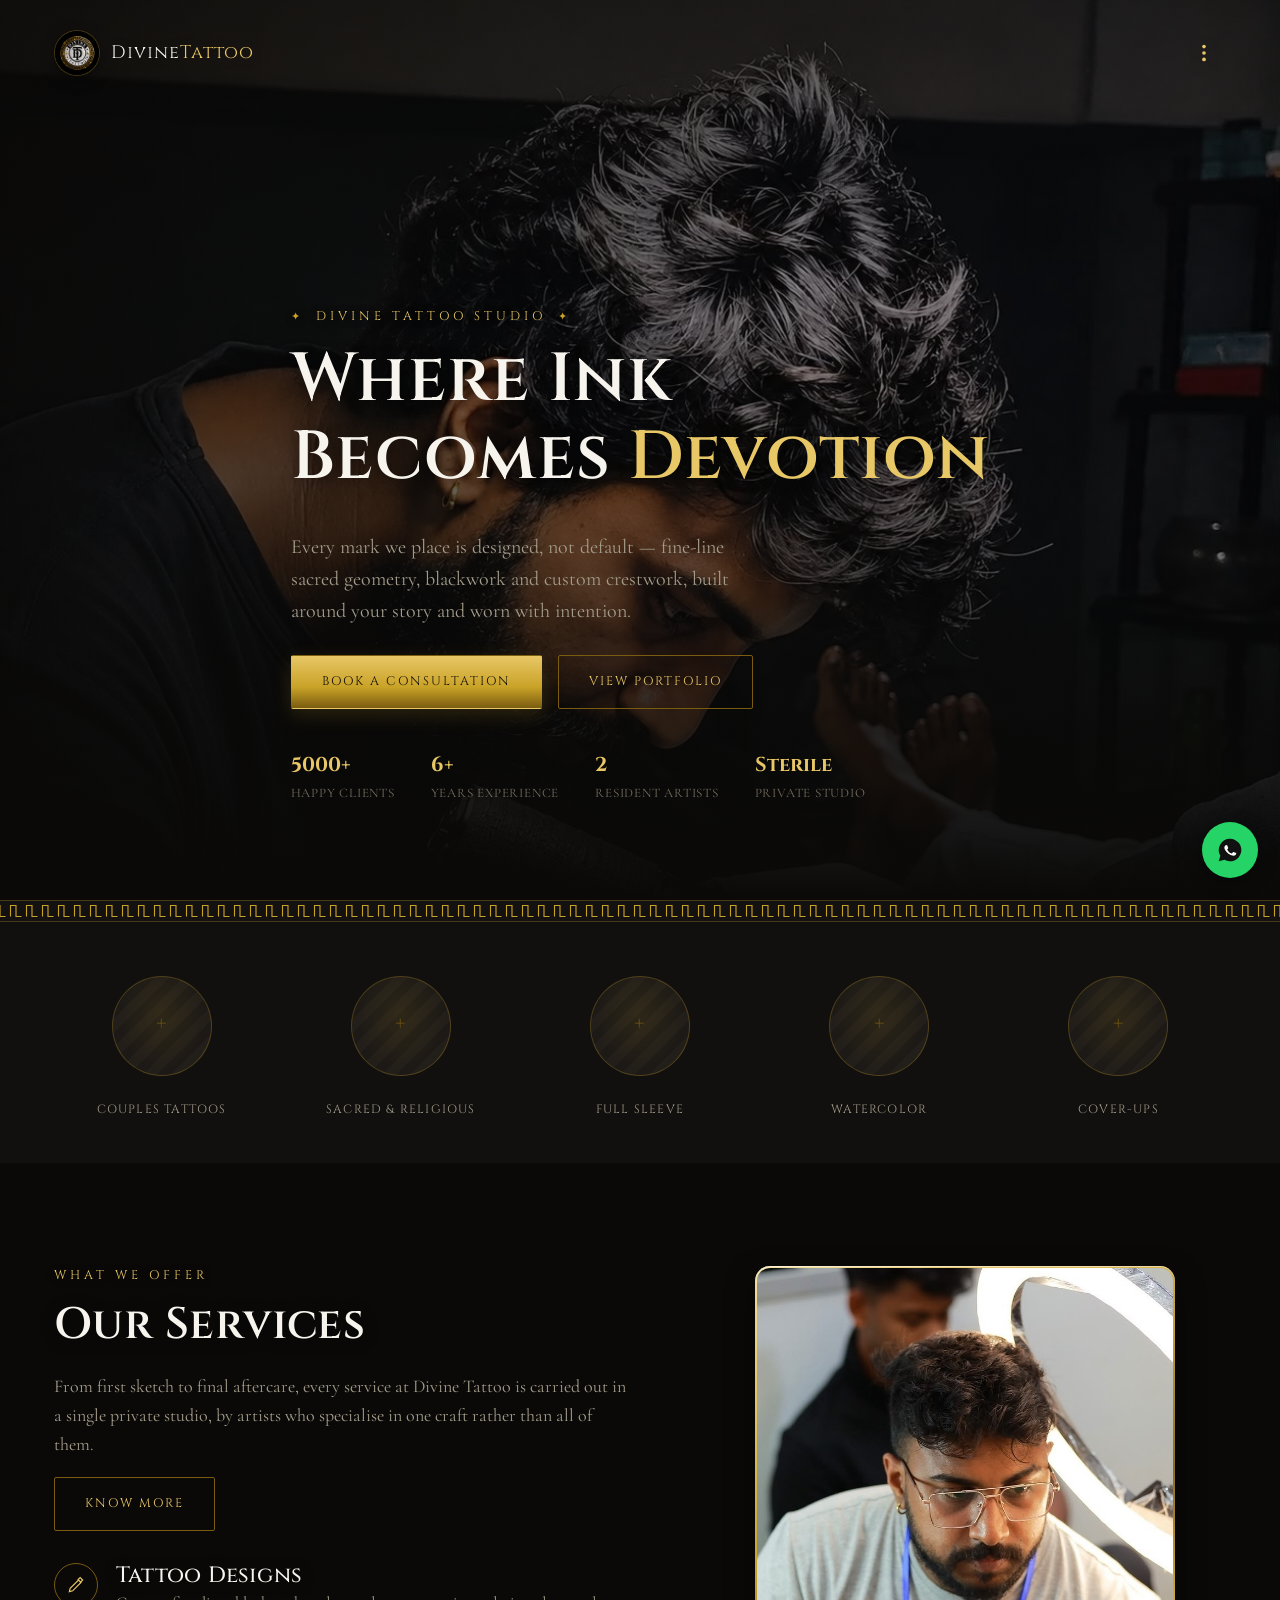
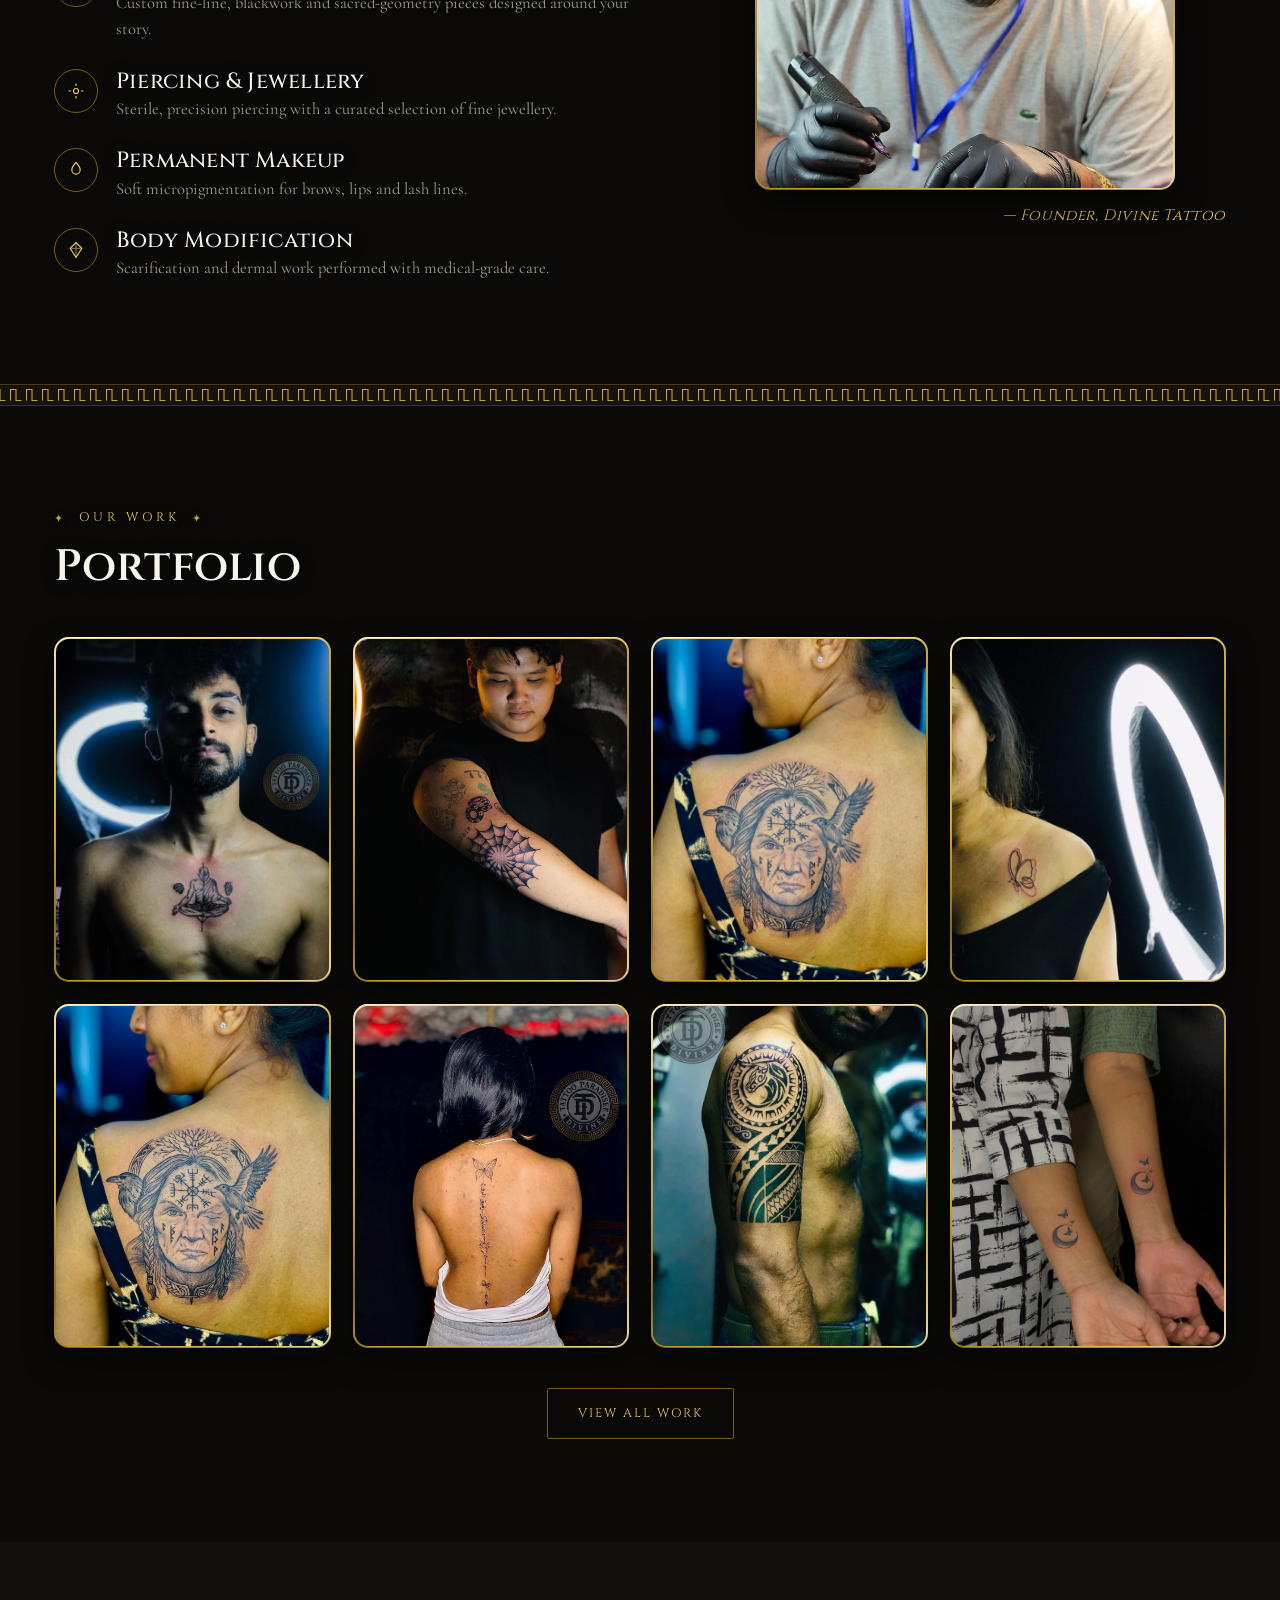
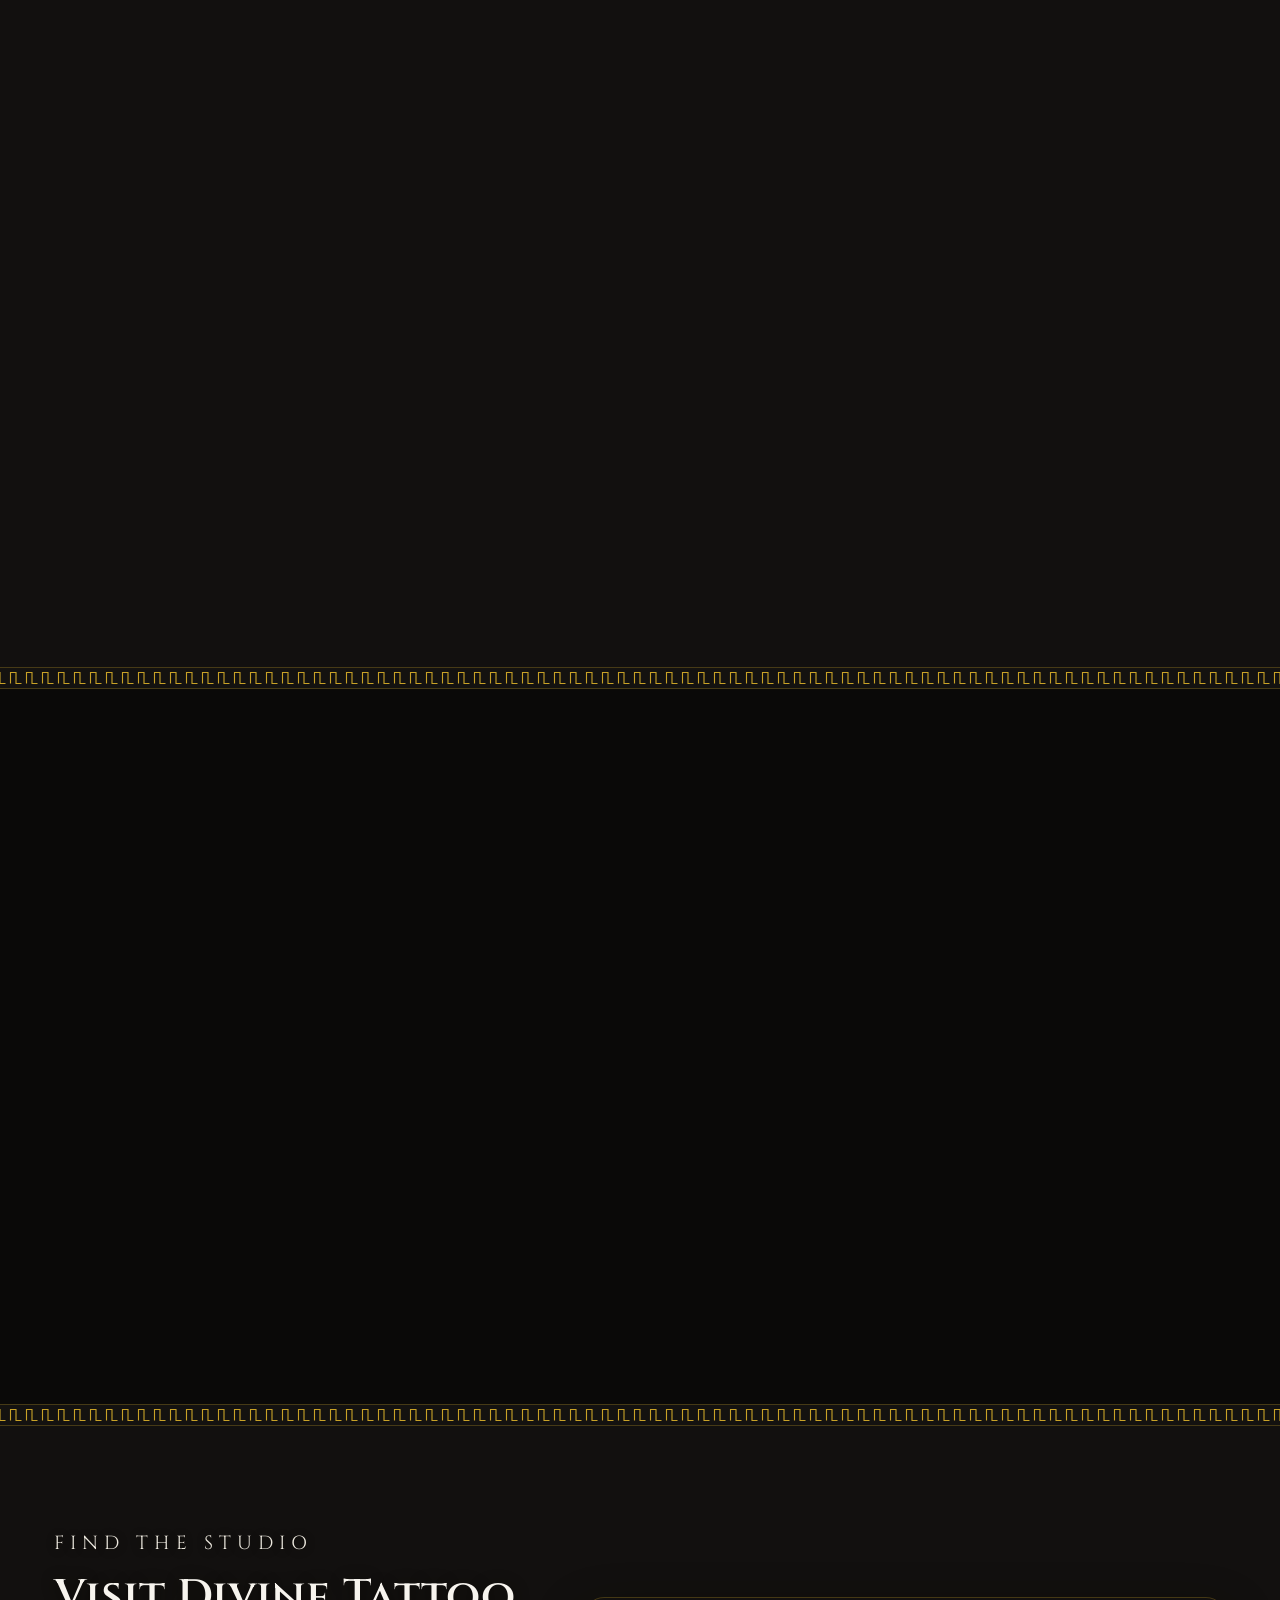
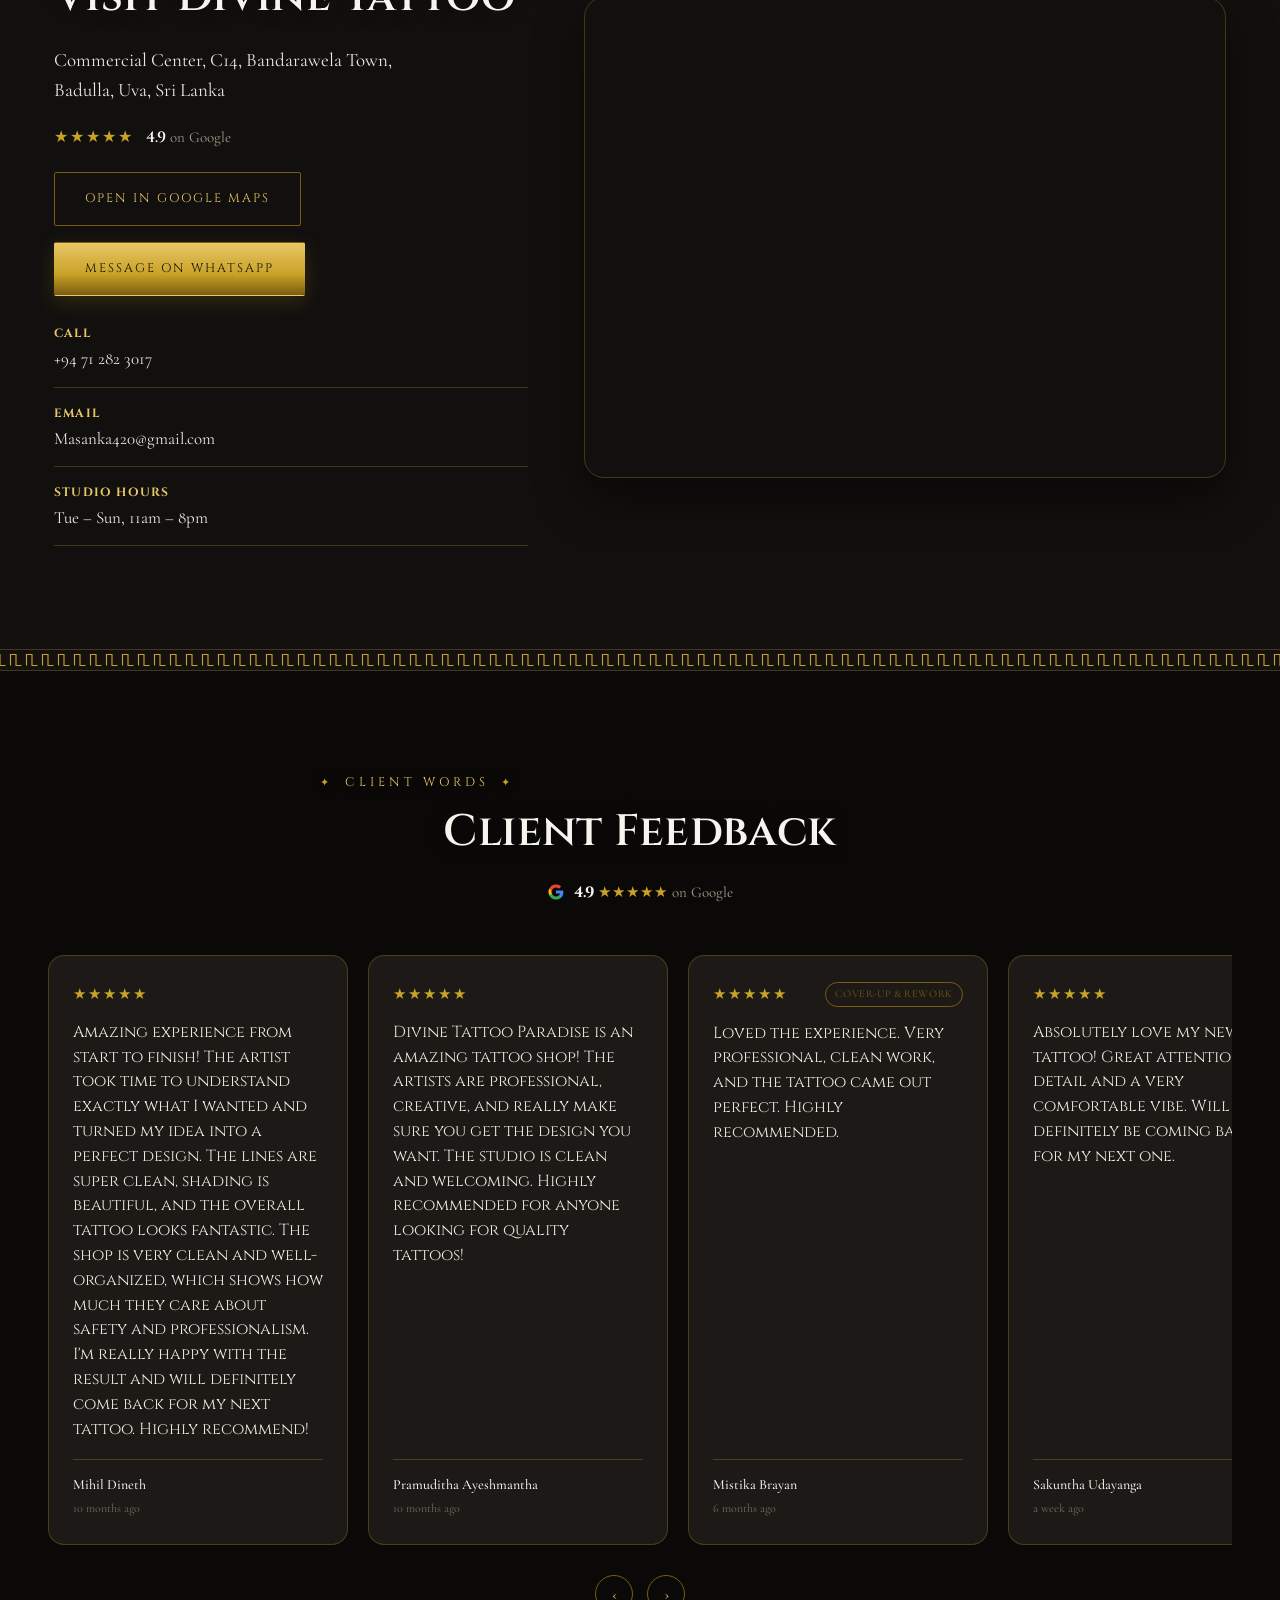
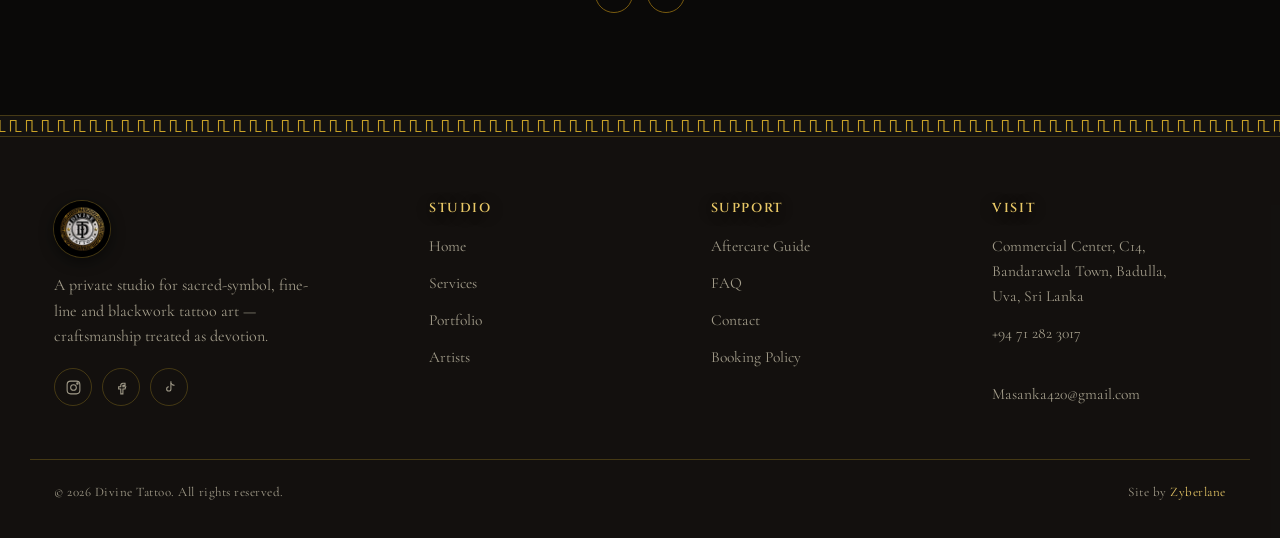
==== index.html @ b2abce5a "Add files via upload" ====
<!DOCTYPE html>
<html lang="en">
<head>
<meta charset="UTF-8">
<meta name="viewport" content="width=device-width, initial-scale=1.0, minimum-scale=1.0, maximum-scale=5.0">
<title>Divine Tattoo — Studio of Sacred Craft</title>
<meta name="description" content="Divine Tattoo is a private studio for fine-line, blackwork and sacred-symbol tattoo art, piercing and permanent makeup — craftsmanship treated as devotion.">
<link rel="icon" type="image/png" href="assets/favicon.png">
<link rel="preconnect" href="https://fonts.googleapis.com">
<link rel="preconnect" href="https://fonts.gstatic.com" crossorigin>
<link href="https://fonts.googleapis.com/css2?family=Cinzel:wght@400;500;600;700;900&family=Cormorant+Garamond:ital,wght@0,400;0,500;0,600;1,400;1,500&display=swap" rel="stylesheet">
<link rel="stylesheet" href="styles.css">
</head>
<body>

<div class="ambient-bg" aria-hidden="true"></div>
<div class="ambient-scrim" aria-hidden="true"></div>
<div class="ambient-spotlight" aria-hidden="true"></div>

<div class="page-content">

<!-- ============ HEADER ============ -->
<header class="site-header" id="siteHeader">
  <div class="container header-inner">
    <a href="#top" class="brand">
      <img src="assets/logo-480.jpg" alt="Divine Tattoo crest" class="brand-mark">
      <span class="brand-word">Divine<em>Tattoo</em></span>
    </a>

    <button class="hamburger" id="hamburger" aria-label="Open menu" aria-expanded="false" aria-controls="mainNav">
      <svg class="icon-dots" viewBox="0 0 24 24" fill="currentColor"><circle cx="12" cy="5" r="2"/><circle cx="12" cy="12" r="2"/><circle cx="12" cy="19" r="2"/></svg>
      <svg class="icon-close" viewBox="0 0 24 24" fill="none" stroke="currentColor" stroke-width="2"><path d="M5 5l14 14M19 5L5 19"/></svg>
    </button>

    <nav class="main-nav" id="mainNav" aria-label="Primary">
      <a href="#top">Home</a>
      <a href="#services">Studio</a>
      <a href="#portfolio">Portfolio</a>
      <a href="#team">Artists</a>
      <a href="#visit">Contact</a>
      <a href="https://wa.me/94787542353?text=Hi%2C%20I%27d%20like%20to%20book%20a%20consultation%20at%20Divine%20Tattoo." target="_blank" rel="noopener" class="nav-book-btn">Book Now</a>
    </nav>
  </div>
</header>

<!-- ============ HERO ============ -->
<section class="hero" id="top">
  <div class="hero-bg" style="background-image:url('assets/hero-artist.jpg')" role="img" aria-label="Divine Tattoo artist at work"></div>
  <div class="hero-overlay" aria-hidden="true"></div>
  <div class="container hero-inner">
    <div class="hero-copy reveal">
      <p class="eyebrow"><span class="star">✦</span> Divine Tattoo Studio <span class="star">✦</span></p>
      <h1>Where Ink<br>Becomes <em>Devotion</em></h1>
      <p class="hero-lede">Every mark we place is designed, not default — fine-line sacred geometry, blackwork and custom crestwork, built around your story and worn with intention.</p>
      <div class="hero-actions">
        <a href="https://wa.me/94787542353?text=Hi%2C%20I%27d%20like%20to%20book%20a%20consultation%20at%20Divine%20Tattoo." target="_blank" rel="noopener" class="btn btn-primary">Book a Consultation</a>
        <a href="#portfolio" class="btn btn-outline">View Portfolio</a>
      </div>
      <div class="hero-stats">
        <div><strong>5000+</strong><span>Happy Clients</span></div>
        <div><strong>6+</strong><span>Years Experience</span></div>
        <div><strong>2</strong><span>Resident Artists</span></div>
        <div><strong>Sterile</strong><span>Private Studio</span></div>
      </div>
    </div>
  </div>
</section>

<div class="gk-divider" role="presentation"></div>

<!-- ============ CATEGORY STRIP ============ -->
<section class="cat-strip">
  <div class="container">
    <div class="cat-grid">
      <a class="cat-item reveal" href="#portfolio">
        <div class="framed cat-frame"><div class="ph ph-round" data-label="Couples Tattoos"></div></div>
        <span>Couples Tattoos</span>
      </a>
      <a class="cat-item reveal" href="#portfolio">
        <div class="framed cat-frame"><div class="ph ph-round" data-label="Sacred &amp; Religious"></div></div>
        <span>Sacred &amp; Religious</span>
      </a>
      <a class="cat-item reveal" href="#portfolio">
        <div class="framed cat-frame"><div class="ph ph-round" data-label="Full Sleeve"></div></div>
        <span>Full Sleeve</span>
      </a>
      <a class="cat-item reveal" href="#portfolio">
        <div class="framed cat-frame"><div class="ph ph-round" data-label="Watercolor"></div></div>
        <span>Watercolor</span>
      </a>
      <a class="cat-item reveal" href="#portfolio">
        <div class="framed cat-frame"><div class="ph ph-round" data-label="Cover-Ups"></div></div>
        <span>Cover-Ups</span>
      </a>
    </div>
  </div>
</section>

<!-- ============ SERVICES ============ -->
<section class="services" id="services">
  <div class="container services-grid">
    <div class="services-copy reveal">
      <p class="eyebrow">What We Offer</p>
      <h2>Our Services</h2>
      <p>From first sketch to final aftercare, every service at Divine Tattoo is carried out in a single private studio, by artists who specialise in one craft rather than all of them.</p>
      <a href="#visit" class="btn btn-outline">Know More</a>

      <ul class="service-list">
        <li>
          <span class="s-icon">
            <svg viewBox="0 0 24 24" fill="none" stroke="currentColor" stroke-width="1.4"><path d="M4 20l4-1 10-10-3-3L5 16l-1 4z"/><path d="M14 6l3-3 3 3-3 3"/></svg>
          </span>
          <div><h3>Tattoo Designs</h3><p>Custom fine-line, blackwork and sacred-geometry pieces designed around your story.</p></div>
        </li>
        <li>
          <span class="s-icon">
            <svg viewBox="0 0 24 24" fill="none" stroke="currentColor" stroke-width="1.4"><circle cx="12" cy="12" r="3"/><path d="M12 3v3M12 18v3M3 12h3M18 12h3"/></svg>
          </span>
          <div><h3>Piercing &amp; Jewellery</h3><p>Sterile, precision piercing with a curated selection of fine jewellery.</p></div>
        </li>
        <li>
          <span class="s-icon">
            <svg viewBox="0 0 24 24" fill="none" stroke="currentColor" stroke-width="1.4"><path d="M12 3c3 3 5 6 5 9a5 5 0 0 1-10 0c0-3 2-6 5-9z"/></svg>
          </span>
          <div><h3>Permanent Makeup</h3><p>Soft micropigmentation for brows, lips and lash lines.</p></div>
        </li>
        <li>
          <span class="s-icon">
            <svg viewBox="0 0 24 24" fill="none" stroke="currentColor" stroke-width="1.4"><path d="M12 3l7 7-7 11-7-11 7-7z"/><path d="M5 10h14M12 3v18" opacity=".55"/></svg>
          </span>
          <div><h3>Body Modification</h3><p>Scarification and dermal work performed with medical-grade care.</p></div>
        </li>
      </ul>
    </div>

    <div class="services-frame reveal">
      <div class="gold-frame services-image">
        <img src="assets/services-artist.jpg" alt="Asanka Mahesh tattooing a client at Divine Tattoo" class="services-photo">
      </div>
      <p class="signature">— Founder, Divine Tattoo</p>
    </div>
  </div>
</section>

<div class="gk-divider" role="presentation"></div>

<!-- ============ PORTFOLIO ============ -->
<section class="portfolio" id="portfolio">
  <div class="container">
    <div class="section-head reveal">
      <p class="eyebrow"><span class="star">✦</span> Our Work <span class="star">✦</span></p>
      <h2>Portfolio</h2>
    </div>

    <div class="portfolio-grid" id="portfolioGrid">
      <article class="portfolio-item reveal"><div class="gold-frame"><div class="ph" data-label="Portfolio photo"></div></div></article>
      <article class="portfolio-item reveal"><div class="gold-frame"><div class="ph" data-label="Portfolio photo"></div></div></article>
      <article class="portfolio-item reveal"><div class="gold-frame"><div class="ph" data-label="Portfolio photo"></div></div></article>
      <article class="portfolio-item reveal"><div class="gold-frame"><div class="ph" data-label="Portfolio photo"></div></div></article>
      <article class="portfolio-item reveal"><div class="gold-frame"><div class="ph" data-label="Portfolio photo"></div></div></article>
      <article class="portfolio-item reveal"><div class="gold-frame"><div class="ph" data-label="Portfolio photo"></div></div></article>
      <article class="portfolio-item reveal"><div class="gold-frame"><div class="ph" data-label="Portfolio photo"></div></div></article>
      <article class="portfolio-item reveal"><div class="gold-frame"><div class="ph" data-label="Portfolio photo"></div></div></article>
    </div>

    <div class="portfolio-more-wrap" id="portfolioMoreWrap" style="display:none">
      <button class="btn btn-outline" id="portfolioViewAll">View All Work</button>
    </div>
  </div>
</section>


<!-- ============ PROCESS ============ -->
<section class="process">
  <div class="container process-grid">
    <div class="process-copy">
      <p class="eyebrow reveal">Our Process</p>
      <h2 class="reveal">How Does It Work?</h2>
      <ol class="process-steps">
        <li class="reveal"><span class="num">01</span><div><h3>Personal Consultation</h3><p>We talk placement, scale and meaning before a single line is drawn.</p></div></li>
        <li class="reveal"><span class="num">02</span><div><h3>Finalizing Your Design</h3><p>Your artist sketches, refines and confirms the piece with you.</p></div></li>
        <li class="reveal"><span class="num">03</span><div><h3>Appointment Booking</h3><p>Pick a date, pay a small deposit, and the chair is yours.</p></div></li>
        <li class="reveal"><span class="num">04</span><div><h3>Finding Your Artist</h3><p>Matched to the specialist best suited to your style.</p></div></li>
      </ol>
    </div>
    <div class="process-frame reveal">
      <div class="framed process-image">
        <div class="ph" data-label="Tattoo machine in gloved hand"></div>
        <span class="corner c-tl"></span><span class="corner c-tr"></span>
        <span class="corner c-bl"></span><span class="corner c-br"></span>
      </div>
    </div>
  </div>
</section>

<div class="gk-divider" role="presentation"></div>

<!-- ============ TEAM ============ -->
<section class="team" id="team">
  <div class="container">
    <div class="section-head reveal">
      <p class="eyebrow">The Artists</p>
      <h2>Meet Our Team</h2>
    </div>
    <div class="team-grid">
      <article class="team-card reveal">
        <div class="gold-frame team-frame"><img src="assets/team-asanka.jpg" alt="Asanka Mahesh — Founder & Master Artist" class="team-photo"></div>
        <h3>Asanka Mahesh <span class="nick">(ශානු)</span></h3><span>Founder &amp; Master Artist · 6+ Yrs Experience</span>
      </article>
      <article class="team-card reveal">
        <div class="gold-frame team-frame"><img src="assets/team-dakshika.jpg" alt="Dakshika Srimali — Resident Artist" class="team-photo"></div>
        <h3>Dakshika Srimali</h3><span>Resident Artist</span>
      </article>
    </div>
  </div>
</section>

<div class="gk-divider" role="presentation"></div>

<!-- ============ FIND US / MAP ============ -->
<section class="location" id="visit">
  <div class="container location-grid">
    <div class="location-copy reveal">
      <p class="eyebrow">Find The Studio</p>
      <h2>Visit Divine Tattoo</h2>
      <p>Commercial Center, C14, Bandarawela Town, Badulla, Uva, Sri Lanka</p>
      <div class="rating-badge">
        <span class="rating-stars" aria-hidden="true">★★★★★</span>
        <span class="rating-text"><strong>4.9</strong> on Google</span>
      </div>
      <div class="location-actions">
        <a href="https://maps.app.goo.gl/bCV3nVZUSjrsrH5h8" target="_blank" rel="noopener" class="btn btn-outline">Open in Google Maps</a>
        <a href="https://wa.me/94787542353?text=Hi%2C%20I%27d%20like%20to%20book%20a%20consultation%20at%20Divine%20Tattoo." target="_blank" rel="noopener" class="btn btn-primary">Message on WhatsApp</a>
      </div>
      <ul class="contact-list">
        <li><strong>Call</strong><span><a href="tel:+94712823017">+94 71 282 3017</a></span></li>
        <li><strong>Email</strong><span><a href="mailto:Masanka420@gmail.com">Masanka420@gmail.com</a></span></li>
        <li><strong>Studio Hours</strong><span>Tue – Sun, 11am – 8pm</span></li>
      </ul>
    </div>
        <div class="location-frame reveal">
      <iframe class="map-embed" title="Divine Tattoo location map" loading="lazy" referrerpolicy="no-referrer-when-downgrade" src="https://www.google.com/maps?q=6.8299601,80.9897418&z=16&output=embed"></iframe>
    </div>
  </div>
</section>

<div class="gk-divider" role="presentation"></div>

<!-- ============ TESTIMONIALS ============ -->
<section class="testimonials" id="reviews">
  <div class="container">
    <div class="section-head reveal">
      <p class="eyebrow"><span class="star">✦</span> Client Words <span class="star">✦</span></p>
      <h2>Client Feedback</h2>
      <div class="google-rating-line">
        <svg viewBox="0 0 24 24" width="18" height="18" aria-hidden="true"><path fill="#4285F4" d="M21.8 12.2c0-.7-.06-1.4-.19-2.05H12v3.88h5.5a4.7 4.7 0 0 1-2.04 3.09v2.56h3.3c1.93-1.78 3.04-4.4 3.04-7.48z"/><path fill="#34A853" d="M12 22c2.76 0 5.08-.91 6.77-2.47l-3.3-2.56c-.92.62-2.1.98-3.47.98-2.67 0-4.93-1.8-5.74-4.23H2.86v2.65A10 10 0 0 0 12 22z"/><path fill="#FBBC05" d="M6.26 13.72A5.99 5.99 0 0 1 5.96 12c0-.6.1-1.18.3-1.72V7.63H2.86A10 10 0 0 0 2 12c0 1.61.39 3.14 1.86 4.37l3.4-2.65z"/><path fill="#EA4335" d="M12 5.98c1.5 0 2.84.52 3.9 1.53l2.92-2.92C16.98 2.85 14.7 2 12 2A10 10 0 0 0 2.86 7.63l3.4 2.65C7.07 7.85 9.33 5.98 12 5.98z"/></svg>
        <span><strong>4.9</strong> <span class="stars-gold">★★★★★</span> on Google</span>
      </div>
    </div>

    <div class="reviews-carousel reveal">
      <div class="reviews-track" id="reviewsTrack">
        <article class="review-card">
          <div class="review-top"><span class="review-stars">★★★★★</span></div>
          <p class="review-text">Amazing experience from start to finish! The artist took time to understand exactly what I wanted and turned my idea into a perfect design. The lines are super clean, shading is beautiful, and the overall tattoo looks fantastic. The shop is very clean and well-organized, which shows how much they care about safety and professionalism. I'm really happy with the result and will definitely come back for my next tattoo. Highly recommend!</p>
          <div class="review-author"><div><strong>Mihil Dineth</strong><span>10 months ago</span></div></div>
        </article>
        <article class="review-card">
          <div class="review-top"><span class="review-stars">★★★★★</span></div>
          <p class="review-text">Divine Tattoo Paradise is an amazing tattoo shop! The artists are professional, creative, and really make sure you get the design you want. The studio is clean and welcoming. Highly recommended for anyone looking for quality tattoos!</p>
          <div class="review-author"><div><strong>Pramuditha Ayeshmantha</strong><span>10 months ago</span></div></div>
        </article>
        <article class="review-card">
          <div class="review-top"><span class="review-stars">★★★★★</span><span class="review-tag">Cover-Up &amp; Rework</span></div>
          <p class="review-text">Loved the experience. Very professional, clean work, and the tattoo came out perfect. Highly recommended.</p>
          <div class="review-author"><div><strong>Mistika Brayan</strong><span>6 months ago</span></div></div>
        </article>
        <article class="review-card">
          <div class="review-top"><span class="review-stars">★★★★★</span></div>
          <p class="review-text">Absolutely love my new tattoo! Great attention to detail and a very comfortable vibe. Will definitely be coming back for my next one.</p>
          <div class="review-author"><div><strong>Sakuntha Udayanga</strong><span>a week ago</span></div></div>
        </article>
        <article class="review-card">
          <div class="review-top"><span class="review-stars">★★★★★</span></div>
          <p class="review-text">So nice! I love it. Very clean work, highly recommended.</p>
          <div class="review-author"><div><strong>Brayan Mishel Pumika Soris</strong><span>6 months ago</span></div></div>
        </article>
        <article class="review-card">
          <div class="review-top"><span class="review-stars">★★★★★</span></div>
          <p class="review-text">Good job aiya. Reasonable price and friendly customer service. Highly recommended.</p>
          <div class="review-author"><div><strong>Anushika Chathurangi</strong><span>a year ago</span></div></div>
        </article>
        <article class="review-card">
          <div class="review-top"><span class="review-stars">★★★★★</span></div>
          <p class="review-text">If you want a beautifully done tattoo, Shanu aiya's place is excellent — thanks for making my tattoo so beautiful.</p>
          <div class="review-author"><div><strong>Dhanushiyan Dhanu</strong><span>7 months ago</span></div></div>
        </article>
        <article class="review-card">
          <div class="review-top"><span class="review-stars">★★★★★</span></div>
          <p class="review-text">The best place for tattoos is Divine Tattoo Paradise — thanks aiya for such excellent work.</p>
          <div class="review-author"><div><strong>Supun Dewmina</strong><span>7 months ago</span></div></div>
        </article>
        <article class="review-card">
          <div class="review-top"><span class="review-stars">★★★★★</span></div>
          <p class="review-text">Excellent work, very neat and precise. Thank you aiye.</p>
          <div class="review-author"><div><strong>I Shine</strong><span>10 months ago</span></div></div>
        </article>
        <article class="review-card">
          <div class="review-top"><span class="review-stars">★★★★★</span></div>
          <p class="review-text">Best tattoo artist. Thanks malli for the beautiful work.</p>
          <div class="review-author"><div><strong>Seetha Kumari</strong><span>8 months ago</span></div></div>
        </article>
        <article class="review-card">
          <div class="review-top"><span class="review-stars">★★★★★</span></div>
          <p class="review-text">Bandarawela's best tattoo artist. Highly recommend, thanks aiya.</p>
          <div class="review-author"><div><strong>Sasidu Nethmina</strong><span>7 months ago</span></div></div>
        </article>
        <article class="review-card">
          <div class="review-top"><span class="review-stars">★★★★★</span></div>
          <p class="review-text">Good working aiya — highly recommend.</p>
          <div class="review-author"><div><strong>Anukshan Anu</strong><span>8 months ago</span></div></div>
        </article>
        <article class="review-card">
          <div class="review-top"><span class="review-stars">★★★★★</span></div>
          <p class="review-text">Highly recommend.</p>
          <div class="review-author"><div><strong>Kavishka Madusha</strong><span>a year ago</span></div></div>
        </article>
        <a href="https://maps.app.goo.gl/bxqPJZSvBob2dJjSA" target="_blank" rel="noopener" class="review-card review-more-card">
          <svg viewBox="0 0 24 24" width="30" height="30" aria-hidden="true"><path fill="#4285F4" d="M21.8 12.2c0-.7-.06-1.4-.19-2.05H12v3.88h5.5a4.7 4.7 0 0 1-2.04 3.09v2.56h3.3c1.93-1.78 3.04-4.4 3.04-7.48z"/><path fill="#34A853" d="M12 22c2.76 0 5.08-.91 6.77-2.47l-3.3-2.56c-.92.62-2.1.98-3.47.98-2.67 0-4.93-1.8-5.74-4.23H2.86v2.65A10 10 0 0 0 12 22z"/><path fill="#FBBC05" d="M6.26 13.72A5.99 5.99 0 0 1 5.96 12c0-.6.1-1.18.3-1.72V7.63H2.86A10 10 0 0 0 2 12c0 1.61.39 3.14 1.86 4.37l3.4-2.65z"/><path fill="#EA4335" d="M12 5.98c1.5 0 2.84.52 3.9 1.53l2.92-2.92C16.98 2.85 14.7 2 12 2A10 10 0 0 0 2.86 7.63l3.4 2.65C7.07 7.85 9.33 5.98 12 5.98z"/></svg>
          <strong>View all reviews</strong>
          <span>on Google Maps</span>
        </a>
      </div>
      <div class="reviews-nav">
        <button id="revPrev" aria-label="Scroll to previous reviews">‹</button>
        <button id="revNext" aria-label="Scroll to next reviews">›</button>
      </div>
    </div>
  </div>
</section>

<!-- ============ FOOTER ============ -->
<footer class="site-footer">
  <div class="gk-divider" role="presentation"></div>
  <div class="container footer-grid">
    <div class="footer-brand">
      <img src="assets/logo-480.jpg" alt="Divine Tattoo crest" class="brand-mark">
      <p>A private studio for sacred-symbol, fine-line and blackwork tattoo art — craftsmanship treated as devotion.</p>
      <div class="social-row">
        <a href="#" aria-label="Instagram" class="icon-btn"><svg viewBox="0 0 24 24" fill="none" stroke="currentColor" stroke-width="1.5"><rect x="3" y="3" width="18" height="18" rx="5"/><circle cx="12" cy="12" r="4"/><circle cx="17.5" cy="6.5" r="1"/></svg></a>
        <a href="#" aria-label="Facebook" class="icon-btn"><svg viewBox="0 0 24 24" fill="none" stroke="currentColor" stroke-width="1.5"><path d="M14 9h3V6h-3c-2 0-3 1-3 3v2H8v3h3v7h3v-7h3l1-3h-4V9z"/></svg></a>
        <a href="#" aria-label="TikTok" class="icon-btn"><svg viewBox="0 0 24 24" fill="none" stroke="currentColor" stroke-width="1.5"><path d="M14 3v11a3 3 0 1 1-3-3"/><path d="M14 6c1 2 3 3 5 3"/></svg></a>
      </div>
    </div>
    <div class="footer-col">
      <h4>Studio</h4>
      <a href="#top">Home</a>
      <a href="#services">Services</a>
      <a href="#portfolio">Portfolio</a>
      <a href="#team">Artists</a>
    </div>
    <div class="footer-col">
      <h4>Support</h4>
      <a href="#">Aftercare Guide</a>
      <a href="#">FAQ</a>
      <a href="#visit">Contact</a>
      <a href="#">Booking Policy</a>
    </div>
    <div class="footer-col">
      <h4>Visit</h4>
      <p>Commercial Center, C14,<br>Bandarawela Town, Badulla,<br>Uva, Sri Lanka</p>
      <p><a href="tel:+94712823017">+94 71 282 3017</a><br><a href="mailto:Masanka420@gmail.com">Masanka420@gmail.com</a></p>
    </div>
  </div>
  <div class="footer-bottom">
    <p>© 2026 Divine Tattoo. All rights reserved.</p>
    <p>Site by <a href="https://zyberlane.netlify.app/" target="_blank" rel="noopener" class="credit-link">Zyberlane</a></p>
  </div>
</footer>

<a class="wa-float" href="https://wa.me/94787542353?text=Hi%2C%20I%27d%20like%20to%20book%20a%20consultation%20at%20Divine%20Tattoo." target="_blank" rel="noopener" aria-label="Chat with Divine Tattoo on WhatsApp">
  <svg viewBox="0 0 32 32" fill="none"><path fill="#111" d="M16 4a12 12 0 0 0-10.3 18.1L4 28l6.1-1.6A12 12 0 1 0 16 4z"/><path fill="#fff" d="M22.1 19.1c-.3-.2-1.9-.9-2.2-1-.3-.1-.5-.2-.7.2-.2.3-.8 1-1 1.2-.2.2-.4.2-.7.1-.3-.2-1.4-.5-2.6-1.6-1-.9-1.6-2-1.8-2.3-.2-.3 0-.5.1-.6.1-.1.3-.4.5-.5.1-.2.2-.3.3-.5.1-.2 0-.4 0-.5-.1-.2-.7-1.7-.9-2.3-.3-.6-.5-.5-.7-.5h-.6c-.2 0-.5.1-.8.4-.3.3-1 1-1 2.4s1.1 2.8 1.2 3c.1.2 2.2 3.4 5.4 4.7.8.3 1.4.5 1.8.6.7.2 1.4.2 1.9.1.6-.1 1.9-.8 2.1-1.5.3-.7.3-1.4.2-1.5-.1-.2-.3-.2-.6-.4z"/></svg>
</a>

</div>

<script src="script.js"></script>
</body>
</html>
---- styles.css ----
/* ==========================================================
   DIVINE TATTOO — design tokens
   Palette sampled from the client crest: void black, antique
   gold ring, marble-white center. Type: Cinzel (carved, Roman/
   Greek inscriptional display) + Cormorant Garamond (body).
   Signature motif: the meander / Greek-key border from the
   crest, reused as section dividers + corner brackets.
   ========================================================== */

:root{
  --black:        #0a0908;
  --black-soft:   #141210;
  --surface:      #1c1916;
  --surface-2:    #221e19;
  --gold-deep:    #7a5c10;
  --gold:         #c9a227;
  --gold-light:   #e8c766;
  --gold-pale:    #f0d98c;
  --marble:       #ede9df;
  --white:        #f7f4ee;
  --stone:        #a39c8a;
  --stone-dim:    #756e5e;
  --line:         rgba(201,162,39,0.28);

  --font-display: 'Cinzel', 'Times New Roman', serif;
  --font-body:    'Cormorant Garamond', Georgia, serif;

  --container: 1220px;
  --section-py: clamp(56px, 8vw, 108px);
  --radius: 2px;
}

*,*::before,*::after{ box-sizing:border-box; }
html{ scroll-behavior:smooth; overflow-x:clip; touch-action:pan-y pinch-zoom; }
@media (prefers-reduced-motion: reduce){ html{ scroll-behavior:auto; } }

/* ---------- ambient cursor-tracking background (desktop; excludes hero) ---------- */
.ambient-bg, .ambient-spotlight{
  background-image:url('assets/pattern-duotone.jpg');
  background-repeat:repeat;
  background-size:420px auto;
}
.ambient-bg, .ambient-scrim, .ambient-spotlight{
  position:fixed; inset:0; z-index:0; pointer-events:none;
}
.ambient-bg{ opacity:.16; }
.ambient-scrim{ background:var(--black); opacity:.86; }
.ambient-spotlight{
  opacity:.75;
  -webkit-mask-image:radial-gradient(circle 300px at var(--mx,-600px) var(--my,-600px), #000 0%, transparent 72%);
  mask-image:radial-gradient(circle 300px at var(--mx,-600px) var(--my,-600px), #000 0%, transparent 72%);
}
@media (hover:none), (pointer:coarse){
  .ambient-spotlight{ display:none; }
}
.page-content{ position:relative; z-index:1; }

body{
  margin:0;
  background:var(--black);
  color:var(--marble);
  font-family:var(--font-body);
  font-size:18px;
  line-height:1.6;
  -webkit-font-smoothing:antialiased;
  overflow-x:clip;
}

img{ max-width:100%; display:block; }
a{ color:inherit; text-decoration:none; }
ul,ol{ list-style:none; margin:0; padding:0; }
button{ font-family:inherit; cursor:pointer; }

.container{
  max-width:var(--container);
  margin-inline:auto;
  padding-inline:24px;
}

h1,h2,h3,h4{
  font-family:var(--font-display);
  font-weight:600;
  color:var(--white);
  line-height:1.15;
  margin:0 0 .5em;
  letter-spacing:.01em;
  text-shadow:0 2px 16px rgba(0,0,0,.45);
}
h2{ font-size:clamp(28px,3.6vw,44px); }
h3{ font-size:clamp(18px,2vw,22px); font-weight:500; }
p{ margin:0 0 1em; color:var(--stone); }

.eyebrow{
  font-family:var(--font-display);
  font-size:12.5px;
  letter-spacing:.32em;
  text-transform:uppercase;
  color:var(--gold-light);
  display:flex; align-items:center; gap:12px;
  margin:0 0 14px;
  text-shadow:0 1px 10px rgba(0,0,0,.4);
}
.eyebrow.center{ justify-content:center; }
.eyebrow .star{ color:var(--gold); font-size:11px; }

.section-head{ max-width:640px; margin-bottom:44px; }
.section-sub{ margin-top:-6px; }

/* ---------- Greek-key divider (signature motif) ---------- */
.gk-divider{
  height:22px;
  width:100%;
  background-color:var(--black-soft);
  background-image:url("data:image/svg+xml,%3Csvg xmlns='http://www.w3.org/2000/svg' width='16' height='32' viewBox='0 0 16 32'%3E%3Cpath d='M0,24 L0,8 L8,8 L8,24 L16,24' fill='none' stroke='%23C9A227' stroke-width='1.6'/%3E%3C/svg%3E");
  background-repeat:repeat-x;
  background-position:center;
  background-size:16px 22px;
  border-top:1px solid var(--line);
  border-bottom:1px solid var(--line);
}

/* ---------- buttons ---------- */
.btn{
  display:inline-flex; align-items:center; justify-content:center;
  font-family:var(--font-display);
  font-size:12.5px;
  letter-spacing:.16em;
  text-transform:uppercase;
  padding:16px 30px;
  border-radius:var(--radius);
  border:1px solid transparent;
  white-space:nowrap;
  transition:transform .25s ease, box-shadow .25s ease, background .25s ease, color .25s ease;
}
.btn-sm{ padding:11px 20px; font-size:11px; }
.btn-primary{
  background:linear-gradient(180deg, var(--gold-light), var(--gold) 60%, var(--gold-deep));
  color:#161208;
  box-shadow:0 6px 20px rgba(201,162,39,.18);
}
.btn-primary:hover{ transform:translateY(-2px); box-shadow:0 10px 26px rgba(201,162,39,.3); }
.btn-outline{
  background:transparent;
  color:var(--gold-light);
  border-color:var(--gold-deep);
}
.btn-outline:hover{ border-color:var(--gold-light); background:rgba(201,162,39,.08); }

/* ---------- header ---------- */
.site-header{
  position:fixed; top:0; left:0; right:0; z-index:50;
  padding:16px 20px 0;
}
.header-inner{
  position:relative;
  max-width:var(--container); margin-inline:auto;
  display:flex; align-items:center; justify-content:space-between;
  height:74px;
  gap:20px;
  padding-inline:24px;
  background:transparent;
  backdrop-filter:blur(0px);
  border:1px solid transparent;
  border-radius:16px;
  box-shadow:0 14px 34px rgba(0,0,0,0);
  transition:background .5s ease, border-color .5s ease, box-shadow .5s ease, backdrop-filter .5s ease;
}
.site-header.is-visible .header-inner{
  background:rgba(10,9,8,.88);
  backdrop-filter:blur(14px);
  border-color:var(--line);
  box-shadow:0 14px 34px rgba(0,0,0,.4);
}
.brand{ display:flex; align-items:center; gap:12px; flex-shrink:0; }
.brand-mark{ width:44px; height:44px; border-radius:50%; object-fit:cover; box-shadow:0 0 0 1px var(--line), 0 4px 14px rgba(0,0,0,.5); }
.brand-word{ font-family:var(--font-display); font-size:18px; letter-spacing:.06em; color:var(--white); text-shadow:0 2px 10px rgba(0,0,0,.5); }
.brand-word em{ font-style:normal; color:var(--gold-light); }

.main-nav{ display:none; }
.main-nav a{
  font-family:var(--font-display);
  font-size:13px;
  letter-spacing:.14em;
  text-transform:uppercase;
  color:var(--stone);
  position:relative;
  padding-bottom:4px;
  transition:color .2s ease;
}
.main-nav a:hover{ color:var(--gold-light); }
.main-nav a::after{
  content:''; position:absolute; left:0; bottom:0; height:1px; width:0;
  background:var(--gold); transition:width .25s ease;
}
.main-nav a:hover::after{ width:100%; }
.nav-book-btn{
  margin-top:8px; align-self:flex-start;
  background:linear-gradient(180deg, var(--gold-light), var(--gold) 60%, var(--gold-deep));
  color:#161208 !important;
  padding:12px 22px; border-radius:4px;
}
.nav-book-btn::after{ display:none; }

.hamburger{
  display:flex; position:relative;
  width:42px; height:42px;
  align-items:center; justify-content:center;
  background:none; border:none; border-radius:50%;
  color:var(--gold-light);
  transition:background .2s ease;
  flex-shrink:0;
}
.hamburger:hover{ background:rgba(201,162,39,.1); }
.hamburger svg{
  position:absolute; inset:0; margin:auto;
  width:22px; height:22px;
  filter:drop-shadow(0 2px 6px rgba(0,0,0,.5));
  transition:opacity .2s ease, transform .2s ease;
}
.hamburger .icon-close{ opacity:0; transform:scale(.7) rotate(-45deg); }
.hamburger[aria-expanded="true"] .icon-dots{ opacity:0; transform:scale(.7) rotate(45deg); }
.hamburger[aria-expanded="true"] .icon-close{ opacity:1; transform:scale(1) rotate(0); }

/* ---------- placeholders + framed devices ---------- */
.framed{ position:relative; padding:10px; }
.corner{ position:absolute; width:16px; height:16px; border-color:var(--gold); }
.c-tl{ top:0; left:0; border-top:2px solid; border-left:2px solid; }
.c-tr{ top:0; right:0; border-top:2px solid; border-right:2px solid; }
.c-bl{ bottom:0; left:0; border-bottom:2px solid; border-left:2px solid; }
.c-br{ bottom:0; right:0; border-bottom:2px solid; border-right:2px solid; }

/* ---------- gold frame (team + portfolio photos) — glossy beveled border ---------- */
.gold-frame{
  position:relative;
  padding:2px;
  border-radius:15px;
  background:linear-gradient(150deg, #f5e2a6 0%, #e8c766 16%, #c9a227 40%, #8a6a1a 58%, #c9a227 72%, #e8c766 88%, #f5e2a6 100%);
  box-shadow:
    0 12px 28px rgba(0,0,0,.5),
    inset 0 1px 1px rgba(255,255,255,.6),
    inset 0 -1px 1px rgba(0,0,0,.35);
  transition:transform .3s ease, box-shadow .3s ease;
}
.gold-frame:hover{
  transform:translateY(-4px);
  box-shadow:0 18px 38px rgba(0,0,0,.6), inset 0 1px 1px rgba(255,255,255,.65), inset 0 -1px 1px rgba(0,0,0,.4);
}
.gold-frame .ph, .gold-frame .portfolio-photo, .gold-frame .team-photo, .gold-frame .services-photo{
  border-radius:13px; border:none;
}
.gold-frame:has(img){ cursor:zoom-in; }

.ph{
  position:relative;
  width:100%; aspect-ratio: 4/5;
  background:
    repeating-linear-gradient(135deg, var(--surface) 0 10px, var(--surface-2) 10px 20px);
  border:1px solid var(--line);
  display:flex; align-items:flex-end;
  overflow:hidden;
}
.ph::before{
  content:'';
  position:absolute; inset:0;
  background:radial-gradient(ellipse at 50% 40%, rgba(201,162,39,.10), transparent 65%);
}
.ph::after{
  content:'+';
  position:absolute; top:50%; left:50%; transform:translate(-50%,-58%);
  font-family:var(--font-display);
  font-size:30px; color:var(--gold-deep); opacity:.7;
}
.ph[data-label]:hover::before{ background:radial-gradient(ellipse at 50% 40%, rgba(201,162,39,.18), transparent 65%); }

.portfolio-photo{
  display:block; width:100%; aspect-ratio:4/5;
  object-fit:cover; border:1px solid var(--line);
}
.ph-square{ aspect-ratio:1/1; }
.ph-round{ aspect-ratio:1/1; border-radius:50%; }
.ph-round::after{ font-size:22px; }

/* ---------- hero ---------- */
.hero{
  position:relative;
  min-height:100svh;
  display:flex; align-items:flex-end;
  overflow:hidden;
  padding-top:120px;
  padding-bottom:clamp(56px,8vw,96px);
}
.hero-bg{
  position:absolute; inset:0;
  background-size:cover;
  background-position:center 22%;
}
.hero-overlay{
  position:absolute; inset:0;
  background:
    linear-gradient(to top, var(--black) 0%, rgba(10,9,8,.78) 20%, rgba(10,9,8,.35) 46%, rgba(10,9,8,.25) 65%, rgba(10,9,8,.55) 100%),
    linear-gradient(to right, rgba(10,9,8,.75) 0%, rgba(10,9,8,.25) 55%, rgba(10,9,8,.1) 100%);
}
.hero-inner{ position:relative; z-index:1; }
.hero h1{ font-size:clamp(40px,6vw,68px); }
.hero h1 em{ font-style:normal; color:var(--gold-light); }
.hero-lede{ max-width:46ch; font-size:20px; }
.hero-actions{ display:flex; gap:16px; flex-wrap:wrap; margin:28px 0 40px; }
.hero-stats{ display:flex; gap:36px; flex-wrap:wrap; }
.hero-stats div{ display:flex; flex-direction:column; gap:2px; }
.hero-stats strong{ font-family:var(--font-display); color:var(--gold-light); font-size:20px; }
.hero-stats span{ font-size:13px; letter-spacing:.06em; text-transform:uppercase; color:var(--stone-dim); }

/* ---------- category strip ---------- */
.cat-strip{ padding-block:44px; background:rgba(20,18,16,.88); }
.cat-grid{ display:grid; grid-template-columns:repeat(5,1fr); gap:24px; }
.cat-item{ display:flex; flex-direction:column; align-items:center; gap:14px; text-align:center; }
.cat-frame{ width:100%; max-width:120px; }
.cat-item span{ font-family:var(--font-display); font-size:12px; letter-spacing:.1em; text-transform:uppercase; color:var(--stone); transition:color .2s ease; }
.cat-item:hover span{ color:var(--gold-light); }

/* ---------- services ---------- */
.services{ padding-block:var(--section-py); }
.services-grid{ display:grid; grid-template-columns:1.05fr .95fr; gap:72px; align-items:start; }
.service-list{ margin-top:32px; display:grid; gap:26px; }
.service-list li{ display:flex; gap:18px; align-items:flex-start; }
.s-icon{
  flex-shrink:0; width:44px; height:44px; border-radius:50%;
  border:1px solid var(--gold-deep); color:var(--gold-light);
  display:flex; align-items:center; justify-content:center;
}
.s-icon svg{ width:20px; height:20px; }
.service-list h3{ margin-bottom:2px; }
.service-list p{ margin:0; font-size:16.5px; }
.services-frame{ position:relative; }
.services-image{ max-width:420px; margin-inline:auto; }
.services-photo{ display:block; width:100%; aspect-ratio:4/5; object-fit:cover; }
.signature{
  text-align:right; font-style:italic; color:var(--gold-light);
  font-family:var(--font-display); font-size:15px; letter-spacing:.04em; margin-top:14px;
}

/* ---------- portfolio ---------- */
.portfolio{ padding-block:var(--section-py); }
.portfolio-grid{ display:grid; grid-template-columns:repeat(4,1fr); gap:22px; }
.portfolio-item{ min-width:0; transition:opacity .3s ease, transform .3s ease; }
.portfolio-item.is-hidden{ display:none; }
.portfolio-more-wrap{ text-align:center; margin-top:40px; }

/* ---------- process ---------- */
.process{ padding-block:var(--section-py); background:rgba(20,18,16,.88); }
.process-grid{ display:grid; grid-template-columns:1.1fr .9fr; gap:64px; align-items:center; }
.process-steps{ display:grid; gap:30px; margin-top:30px; }
.process-steps li{ display:flex; gap:22px; align-items:flex-start; }
.num{ font-family:var(--font-display); font-size:34px; color:var(--gold-deep); line-height:1; flex-shrink:0; width:52px; }
.process-steps h3{ margin-bottom:2px; }
.process-steps p{ margin:0; font-size:16.5px; }
.process-image{ max-width:420px; margin-inline:auto; }

/* ---------- team ---------- */
.team{ padding-block:var(--section-py); }
.team-grid{ display:grid; grid-template-columns:repeat(auto-fit,minmax(200px,240px)); justify-content:center; gap:36px; }
.team-card{ text-align:center; }
.team-frame{ max-width:230px; margin-inline:auto; }
.team-photo{ display:block; width:100%; aspect-ratio:4/5; object-fit:cover; border-radius:12px; }
.team-card h3{ margin:16px 0 2px; font-size:17px; }
.team-card h3 .nick{ color:var(--gold-light); font-size:15px; }
.team-card span{ font-size:12.5px; letter-spacing:.08em; text-transform:uppercase; color:var(--gold-deep); }

/* ---------- location / map ---------- */
.location{ padding-block:var(--section-py); background:rgba(20,18,16,.88); }
.location-grid{ display:grid; grid-template-columns:.85fr 1.15fr; gap:56px; align-items:center; }
.location-copy p{ font-size:19px; color:var(--marble); max-width:38ch; }
.rating-badge{ display:flex; align-items:center; gap:12px; margin-top:16px; }
.rating-stars{ color:var(--gold); font-size:16px; letter-spacing:2px; }
.rating-text{ font-size:15px; color:var(--stone); }
.rating-text strong{ color:var(--white); font-family:var(--font-display); font-weight:600; }
.location-actions{ display:flex; gap:16px; flex-wrap:wrap; margin-top:22px; }
.location-frame{
  aspect-ratio:4/3;
  border-radius:20px;
  overflow:hidden;
  border:1px solid var(--line);
  box-shadow:0 20px 50px rgba(0,0,0,.45);
}
.map-embed{ width:100%; height:100%; border:0; display:block; filter:grayscale(.25) contrast(1.05); }

/* ---------- floating WhatsApp button ---------- */
.wa-float{
  position:fixed; right:22px; bottom:22px; z-index:60;
  width:56px; height:56px; border-radius:50%;
  display:flex; align-items:center; justify-content:center;
  background:#25D366; box-shadow:0 4px 18px rgba(0,0,0,.4), 0 0 0 0 rgba(37,211,102,.55);
  animation:wa-pulse 2.6s ease-out infinite;
  transition:transform .2s ease;
}
.wa-float svg{ width:30px; height:30px; }
.wa-float:hover{ transform:scale(1.06); }
@keyframes wa-pulse{
  0%{ box-shadow:0 4px 18px rgba(0,0,0,.4), 0 0 0 0 rgba(37,211,102,.55); }
  70%{ box-shadow:0 4px 18px rgba(0,0,0,.4), 0 0 0 14px rgba(37,211,102,0); }
  100%{ box-shadow:0 4px 18px rgba(0,0,0,.4), 0 0 0 0 rgba(37,211,102,0); }
}
@media (prefers-reduced-motion: reduce){ .wa-float{ animation:none; } }

/* ---------- contact info (in Find The Studio section) ---------- */
.contact-list{ display:grid; gap:16px; margin-top:28px; }
.contact-list li{ display:flex; flex-direction:column; gap:2px; padding-bottom:14px; border-bottom:1px solid var(--line); }
.contact-list strong{ font-family:var(--font-display); font-size:12px; letter-spacing:.1em; text-transform:uppercase; color:var(--gold-light); }
.contact-list span{ color:var(--marble); font-size:17px; }

/* ---------- testimonials ---------- */
.testimonials{ padding-block:var(--section-py); }
.testimonials .section-head{ text-align:center; margin-inline:auto; }
.google-rating-line{
  display:flex; align-items:center; justify-content:center; gap:9px;
  margin-top:4px; font-size:15px; color:var(--stone);
}
.google-rating-line strong{ color:var(--white); font-family:var(--font-display); }
.stars-gold{ color:var(--gold); letter-spacing:1px; }

.reviews-carousel{ position:relative; }
.reviews-track{
  display:flex; gap:20px;
  overflow-x:auto;
  scroll-snap-type:x proximity;
  -webkit-overflow-scrolling:touch;
  padding:6px 6px 26px;
  margin:0 -6px;
  scrollbar-width:none;
}
.reviews-track::-webkit-scrollbar{ display:none; }
.review-card{
  scroll-snap-align:start;
  flex:0 0 300px;
  background:var(--surface);
  border:1px solid var(--line);
  border-radius:16px;
  padding:26px 24px;
  display:flex; flex-direction:column;
  text-align:left;
}
.review-top{ display:flex; align-items:center; justify-content:space-between; gap:10px; margin-bottom:14px; }
.review-stars{ color:var(--gold); font-size:15px; letter-spacing:2px; }
.review-tag{
  font-size:10.5px; letter-spacing:.06em; text-transform:uppercase;
  color:var(--gold-deep); border:1px solid var(--gold-deep); border-radius:100px;
  padding:3px 9px; white-space:nowrap;
}
.review-text{
  font-family:var(--font-display); font-style:normal;
  font-size:16px; line-height:1.55; color:var(--marble);
  margin:0 0 18px; flex-grow:1;
}
.review-author{ margin-top:auto; padding-top:14px; border-top:1px solid var(--line); }
.review-author strong{ display:block; font-size:14px; color:var(--white); font-weight:500; }
.review-author span{ display:block; font-size:12px; color:var(--stone-dim); margin-top:2px; }

.review-more-card{
  align-items:center; justify-content:center; text-align:center;
  gap:8px; background:transparent; border-style:dashed;
  transition:border-color .2s ease, background .2s ease;
}
.review-more-card:hover{ border-color:var(--gold-deep); background:rgba(201,162,39,.06); }
.review-more-card strong{ color:var(--white); font-size:15px; font-weight:500; }
.review-more-card span{ color:var(--stone-dim); font-size:13px; }

.reviews-nav{ display:flex; justify-content:center; gap:14px; margin-top:4px; }
.reviews-nav button{
  background:none; border:1px solid var(--gold-deep); color:var(--gold-light);
  width:38px; height:38px; border-radius:50%; font-size:18px;
  transition:border-color .2s ease, color .2s ease;
}
.reviews-nav button:hover{ border-color:var(--gold-light); }

@media (max-width:640px){
  .reviews-nav{ display:none; }
}

/* ---------- footer ---------- */
.site-footer{ background:rgba(20,18,16,.9); padding-top:0; }
.footer-grid{ display:grid; grid-template-columns:1.4fr 1fr 1fr 1fr; gap:48px; padding-block:64px 40px; }
.footer-brand .brand-mark{ width:56px; height:56px; margin-bottom:16px; }
.footer-brand p{ font-size:16px; max-width:32ch; }
.social-row{ display:flex; gap:10px; margin-top:18px; }
.social-row .icon-btn{
  width:38px; height:38px; border-radius:50%;
  display:flex; align-items:center; justify-content:center;
  color:var(--stone); background:transparent; border:1px solid var(--line);
  transition:color .2s ease, border-color .2s ease;
}
.social-row .icon-btn svg{ width:17px; height:17px; }
.social-row .icon-btn:hover{ color:var(--gold-light); border-color:var(--gold-deep); }
.footer-col h4{ font-size:13px; letter-spacing:.12em; text-transform:uppercase; color:var(--gold-light); margin-bottom:18px; }
.footer-col a, .footer-col p{ display:block; color:var(--stone); font-size:15.5px; margin-bottom:12px; }
.footer-col a:hover{ color:var(--gold-light); }
.footer-bottom{
  border-top:1px solid var(--line);
  padding:22px 24px; display:flex; justify-content:space-between; flex-wrap:wrap; gap:10px;
  max-width:var(--container); margin-inline:auto;
  font-size:13px; color:var(--stone-dim); letter-spacing:.04em;
}

/* ---------- reveal-on-scroll ---------- */
.reveal{ opacity:0; transform:translateY(22px); transition:opacity .7s ease, transform .7s ease; }
.reveal.in-view{ opacity:1; transform:none; }
@media (prefers-reduced-motion: reduce){
  .reveal{ opacity:1 !important; transform:none !important; transition:none !important; }
}

/* ---------- mobile/dropdown nav (all breakpoints) ---------- */
.main-nav.is-open{
  display:flex; flex-direction:column; position:absolute; top:86px; left:0; right:0;
  background:rgba(10,9,8,.98); padding:24px; gap:20px; border:1px solid var(--line); border-radius:16px;
}
@media (min-width:641px){
  .main-nav.is-open{ left:auto; width:300px; }
}

/* ==========================================================
   RESPONSIVE
   ========================================================== */
@media (max-width:980px){
  .hero-inner{ grid-template-columns:1fr; }
  .cat-grid{ grid-template-columns:repeat(3,1fr); row-gap:28px; }
  .services-grid, .process-grid, .location-grid{ grid-template-columns:1fr; }
  .location-frame{ order:-1; aspect-ratio:16/10; }
  .process-frame{ order:-1; }
  .portfolio-grid{ grid-template-columns:repeat(2,1fr); }
  .team-grid{ grid-template-columns:repeat(2,1fr); }
  .footer-grid{ grid-template-columns:1fr 1fr; }
}

@media (max-width:640px){
  body{ font-size:17px; }
  .cat-grid{ grid-template-columns:repeat(2,1fr); }
  .team-grid{ grid-template-columns:1fr 1fr; }
  .footer-grid{ grid-template-columns:1fr; padding-block:48px 24px; }
  .footer-bottom{ flex-direction:column; text-align:center; }
  .wa-float{ width:50px; height:50px; right:16px; bottom:16px; }
  .wa-float svg{ width:26px; height:26px; }
}

/* ---------- lightbox (click-to-enlarge for gold-framed photos) ---------- */
.lightbox-overlay{
  position:fixed; inset:0; z-index:200;
  background:rgba(5,4,3,.92);
  display:flex; align-items:center; justify-content:center;
  padding:40px 24px;
  opacity:0; transition:opacity .3s ease;
}
.lightbox-overlay.is-open{ opacity:1; }
.lightbox-overlay .gold-frame{
  max-width:min(88vw, 520px); max-height:82vh; cursor:default;
  transform:scale(.94); transition:transform .3s ease;
}
.lightbox-overlay.is-open .gold-frame{ transform:scale(1); }
.lightbox-overlay img{ display:block; max-height:76vh; width:auto; max-width:100%; margin-inline:auto; border-radius:12px; }
.lightbox-close{
  position:fixed; top:20px; right:20px; z-index:201;
  width:44px; height:44px; border-radius:50%;
  background:rgba(10,9,8,.85); border:1px solid var(--line); color:var(--gold-light);
  font-size:26px; line-height:1; font-family:var(--font-display);
}
.lightbox-close:hover{ border-color:var(--gold-light); }

/* ---------- footer credit link ---------- */
.credit-link{ color:var(--gold-light); text-decoration:none; transition:color .2s ease; }
.credit-link:hover{ color:var(--gold-pale); text-decoration:underline; }
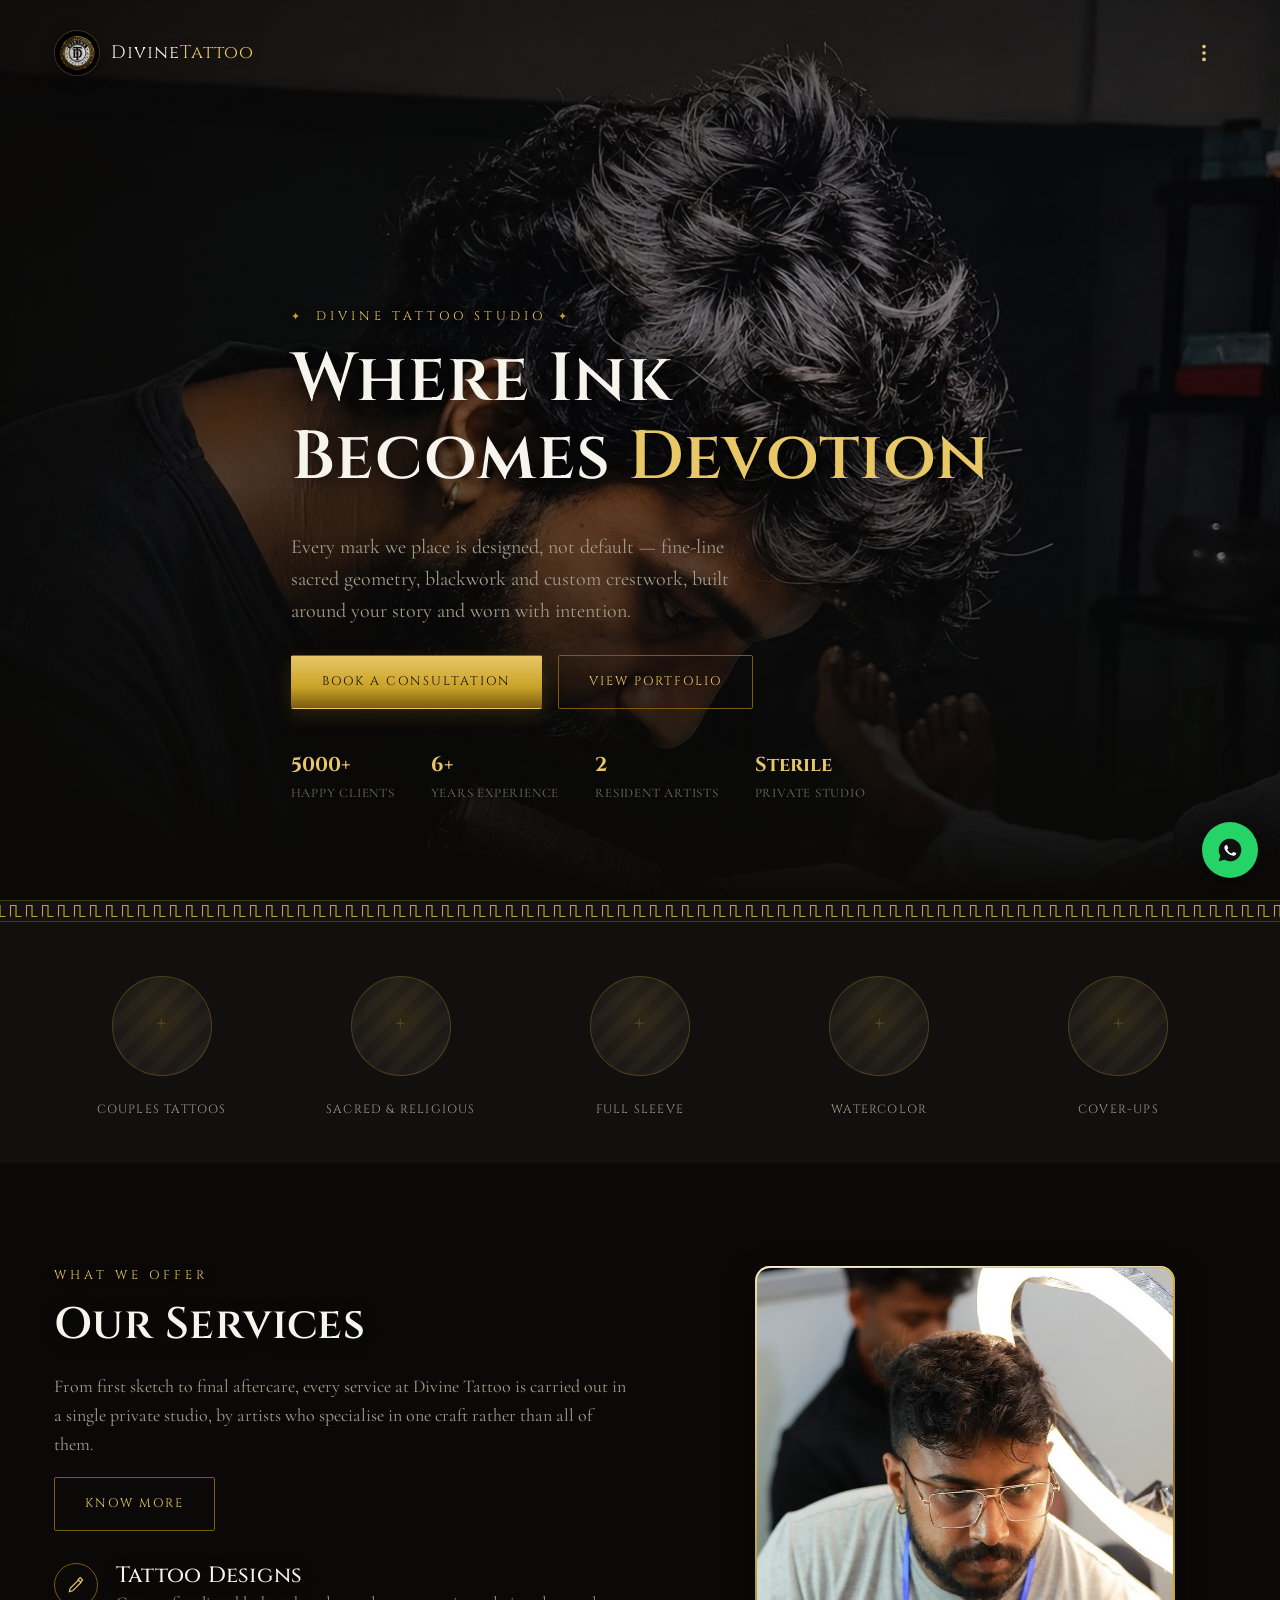
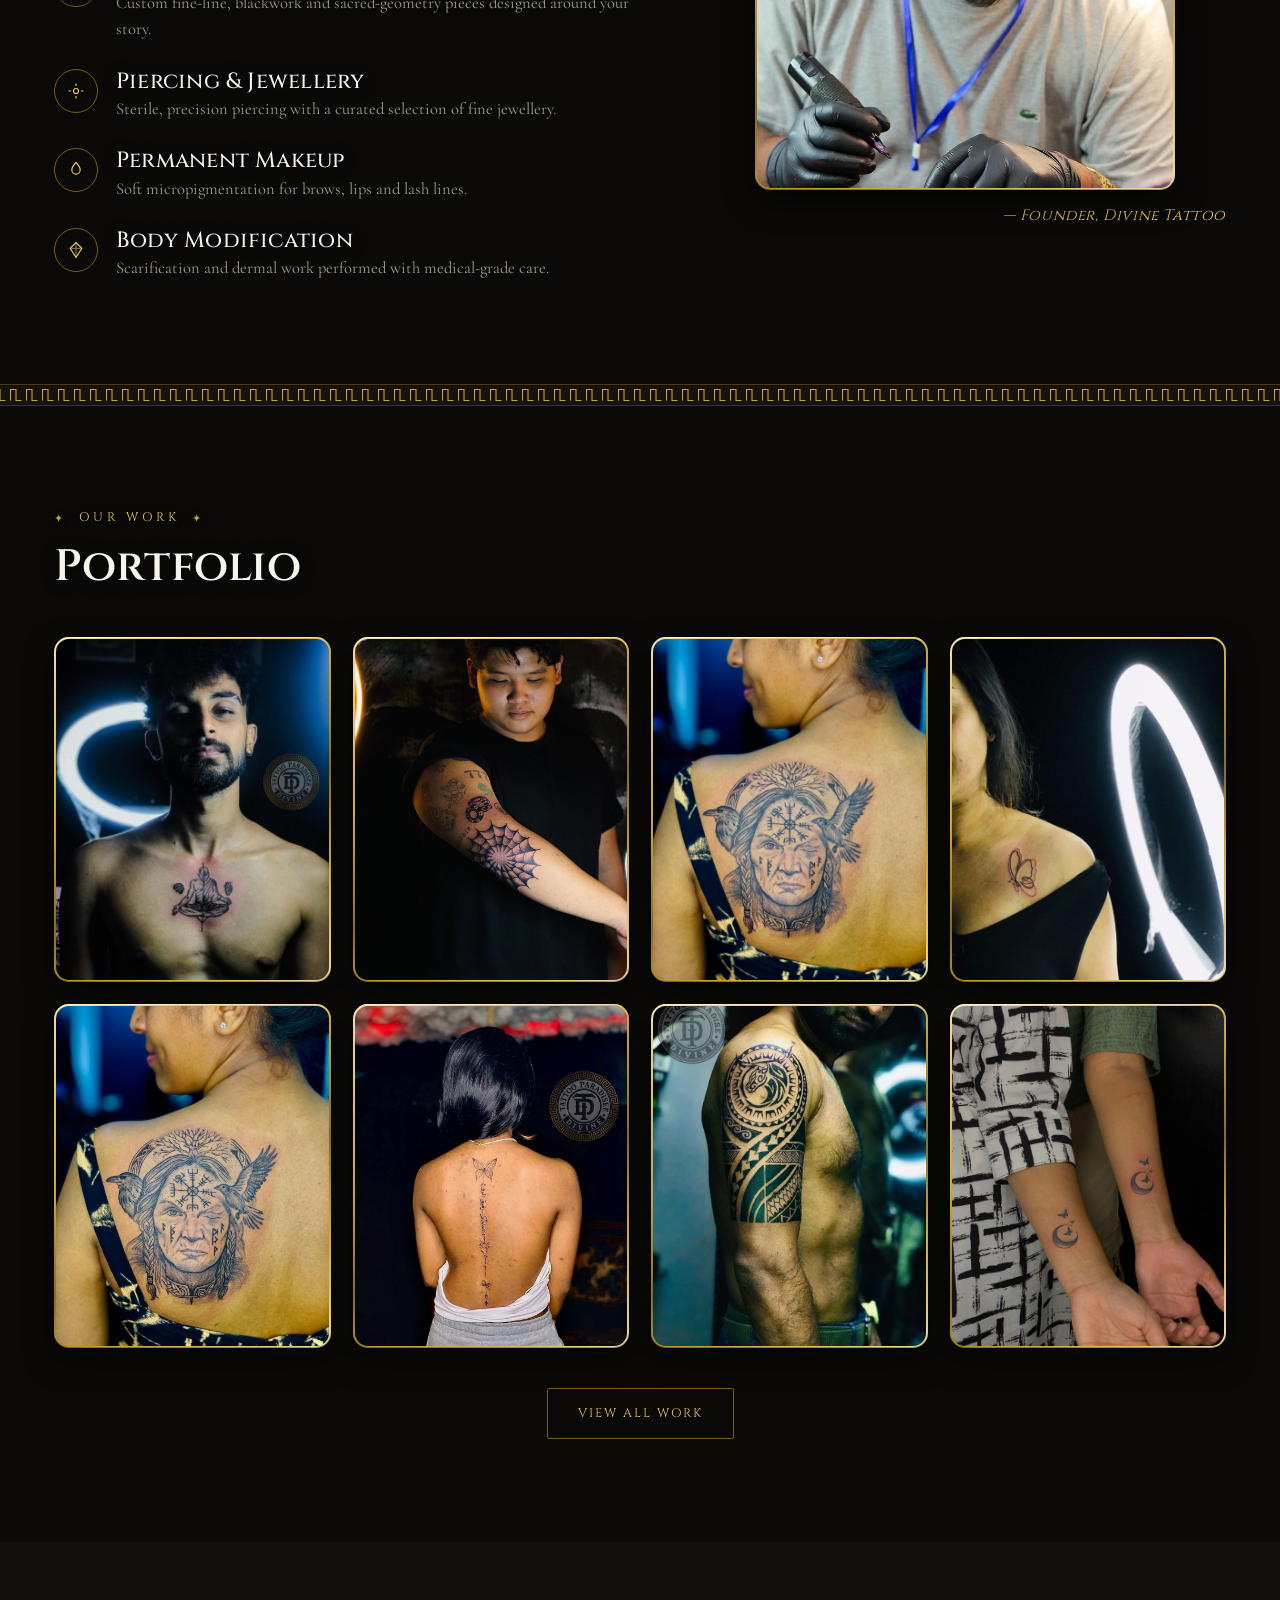
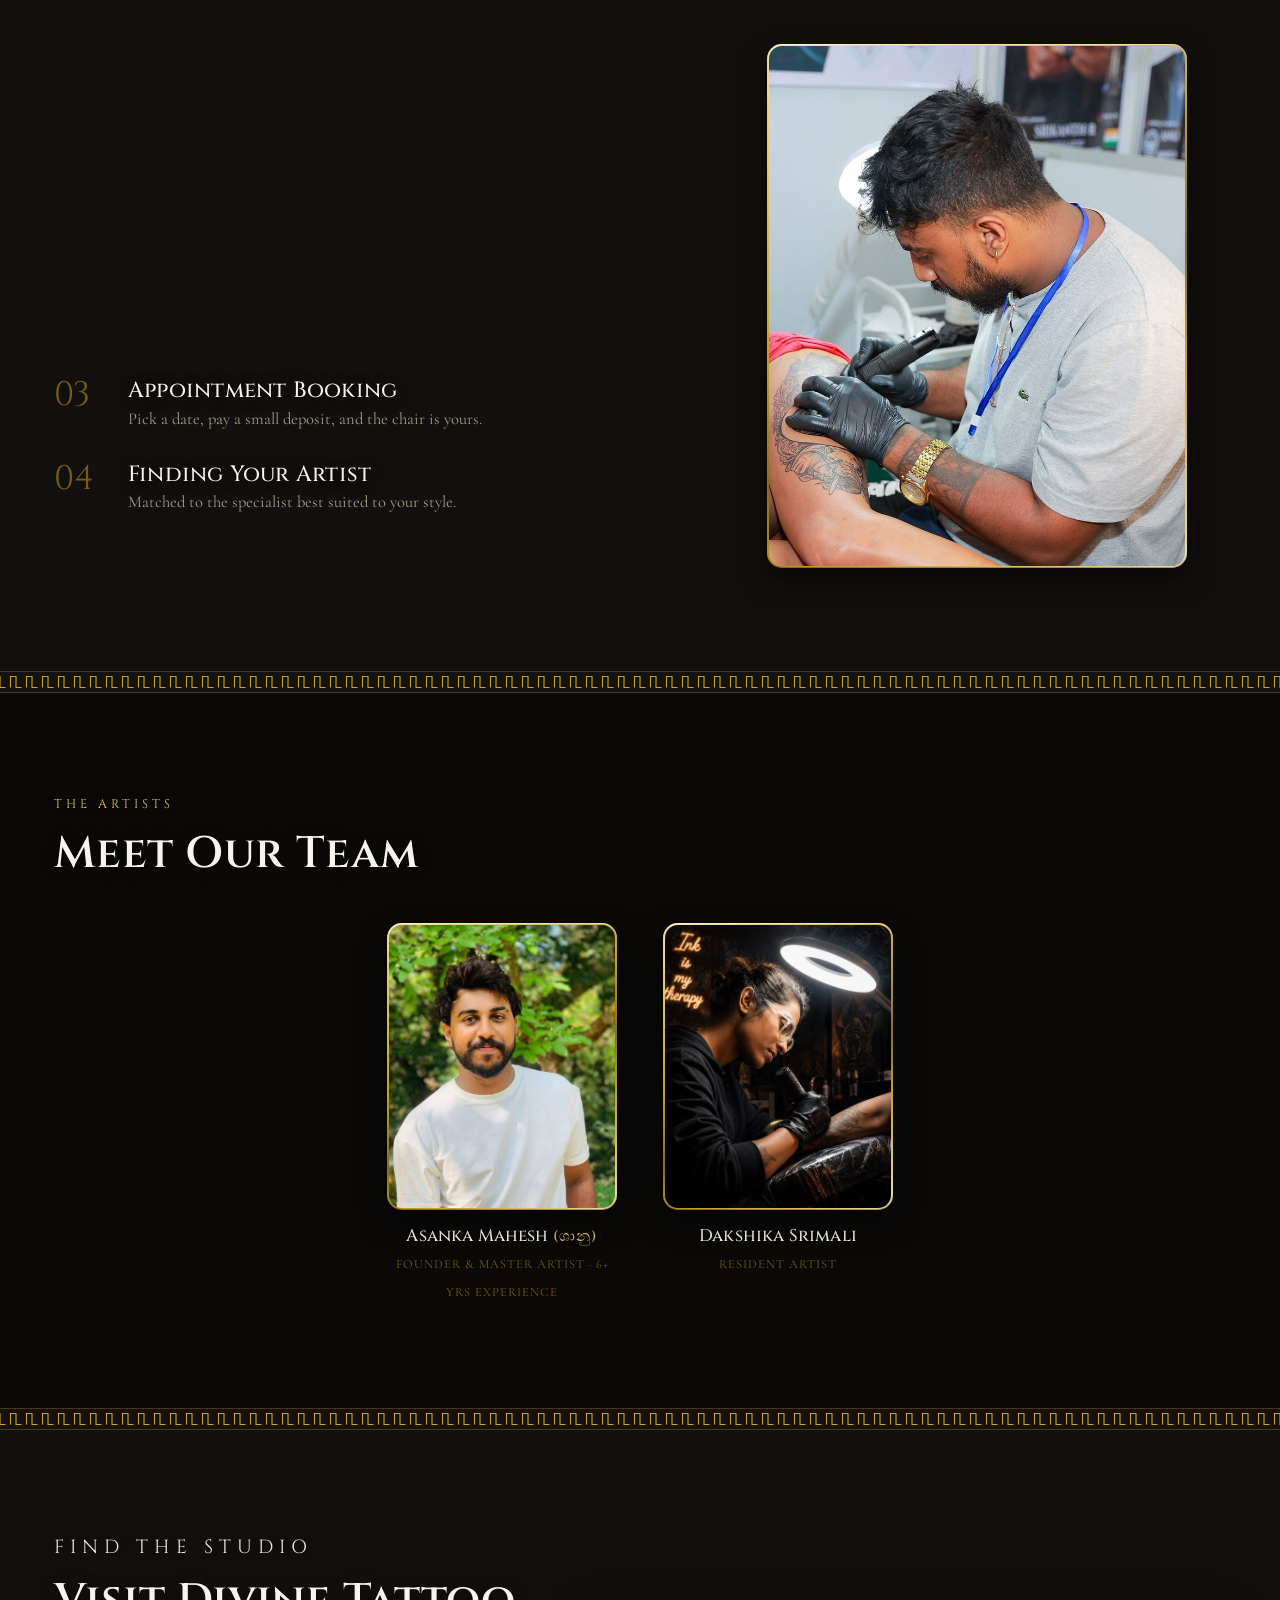
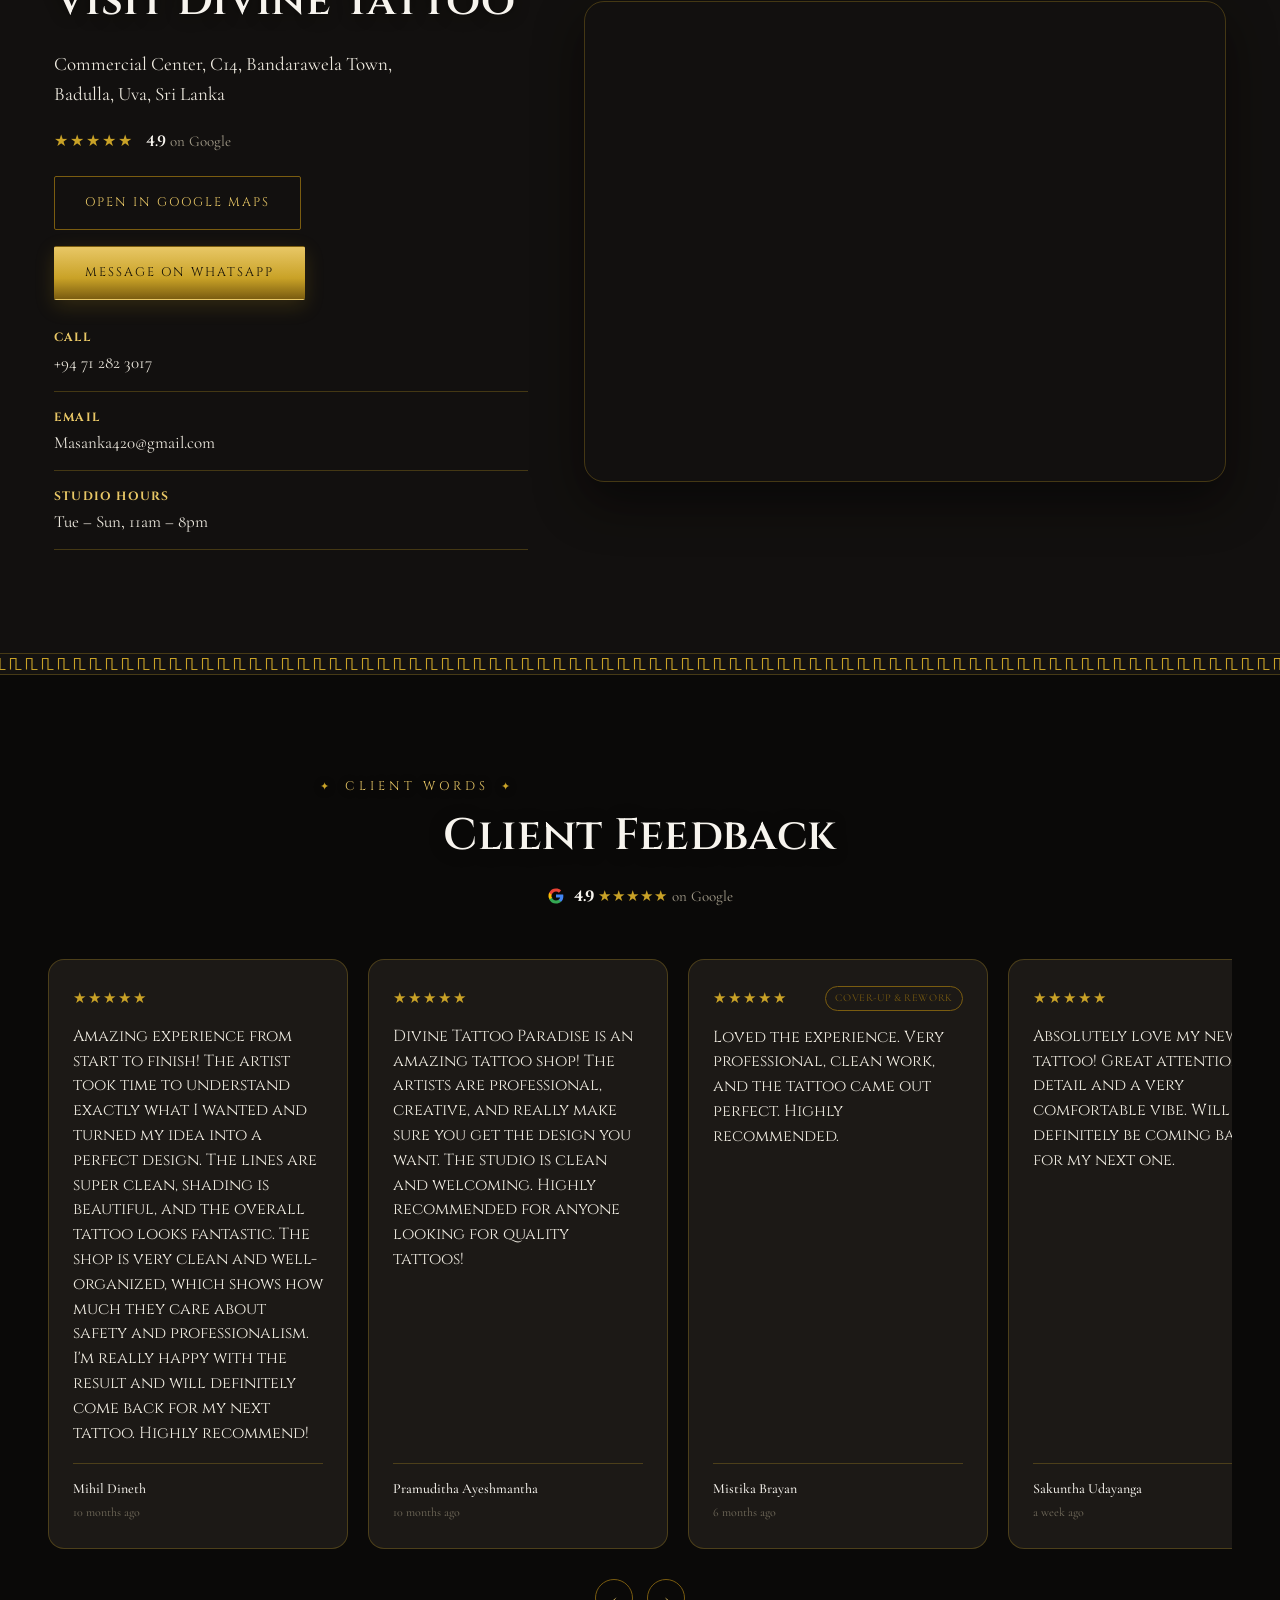
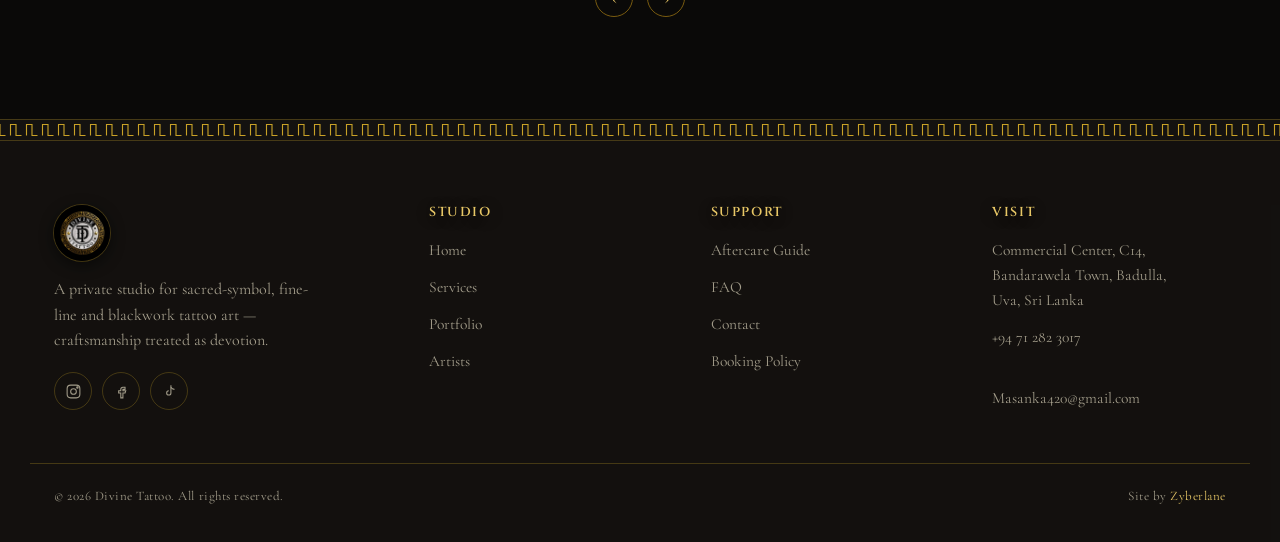
==== commit aa3494a1: "Add files via upload" ====
--- a/index.html
+++ b/index.html
@@ -184,10 +184,8 @@
       </ol>
     </div>
     <div class="process-frame reveal">
-      <div class="framed process-image">
-        <div class="ph" data-label="Tattoo machine in gloved hand"></div>
-        <span class="corner c-tl"></span><span class="corner c-tr"></span>
-        <span class="corner c-bl"></span><span class="corner c-br"></span>
+      <div class="gold-frame process-image">
+        <img src="assets/process-artist.jpg" alt="Divine Tattoo artist tattooing a client's arm" class="process-photo">
       </div>
     </div>
   </div>
--- a/styles.css
+++ b/styles.css
@@ -245,7 +245,7 @@
   transform:translateY(-4px);
   box-shadow:0 18px 38px rgba(0,0,0,.6), inset 0 1px 1px rgba(255,255,255,.65), inset 0 -1px 1px rgba(0,0,0,.4);
 }
-.gold-frame .ph, .gold-frame .portfolio-photo, .gold-frame .team-photo, .gold-frame .services-photo{
+.gold-frame .ph, .gold-frame .portfolio-photo, .gold-frame .team-photo, .gold-frame .services-photo, .gold-frame .process-photo{
   border-radius:13px; border:none;
 }
 .gold-frame:has(img){ cursor:zoom-in; }
@@ -355,6 +355,7 @@
 .process-steps h3{ margin-bottom:2px; }
 .process-steps p{ margin:0; font-size:16.5px; }
 .process-image{ max-width:420px; margin-inline:auto; }
+.process-photo{ display:block; width:100%; aspect-ratio:4/5; object-fit:cover; }
 
 /* ---------- team ---------- */
 .team{ padding-block:var(--section-py); }
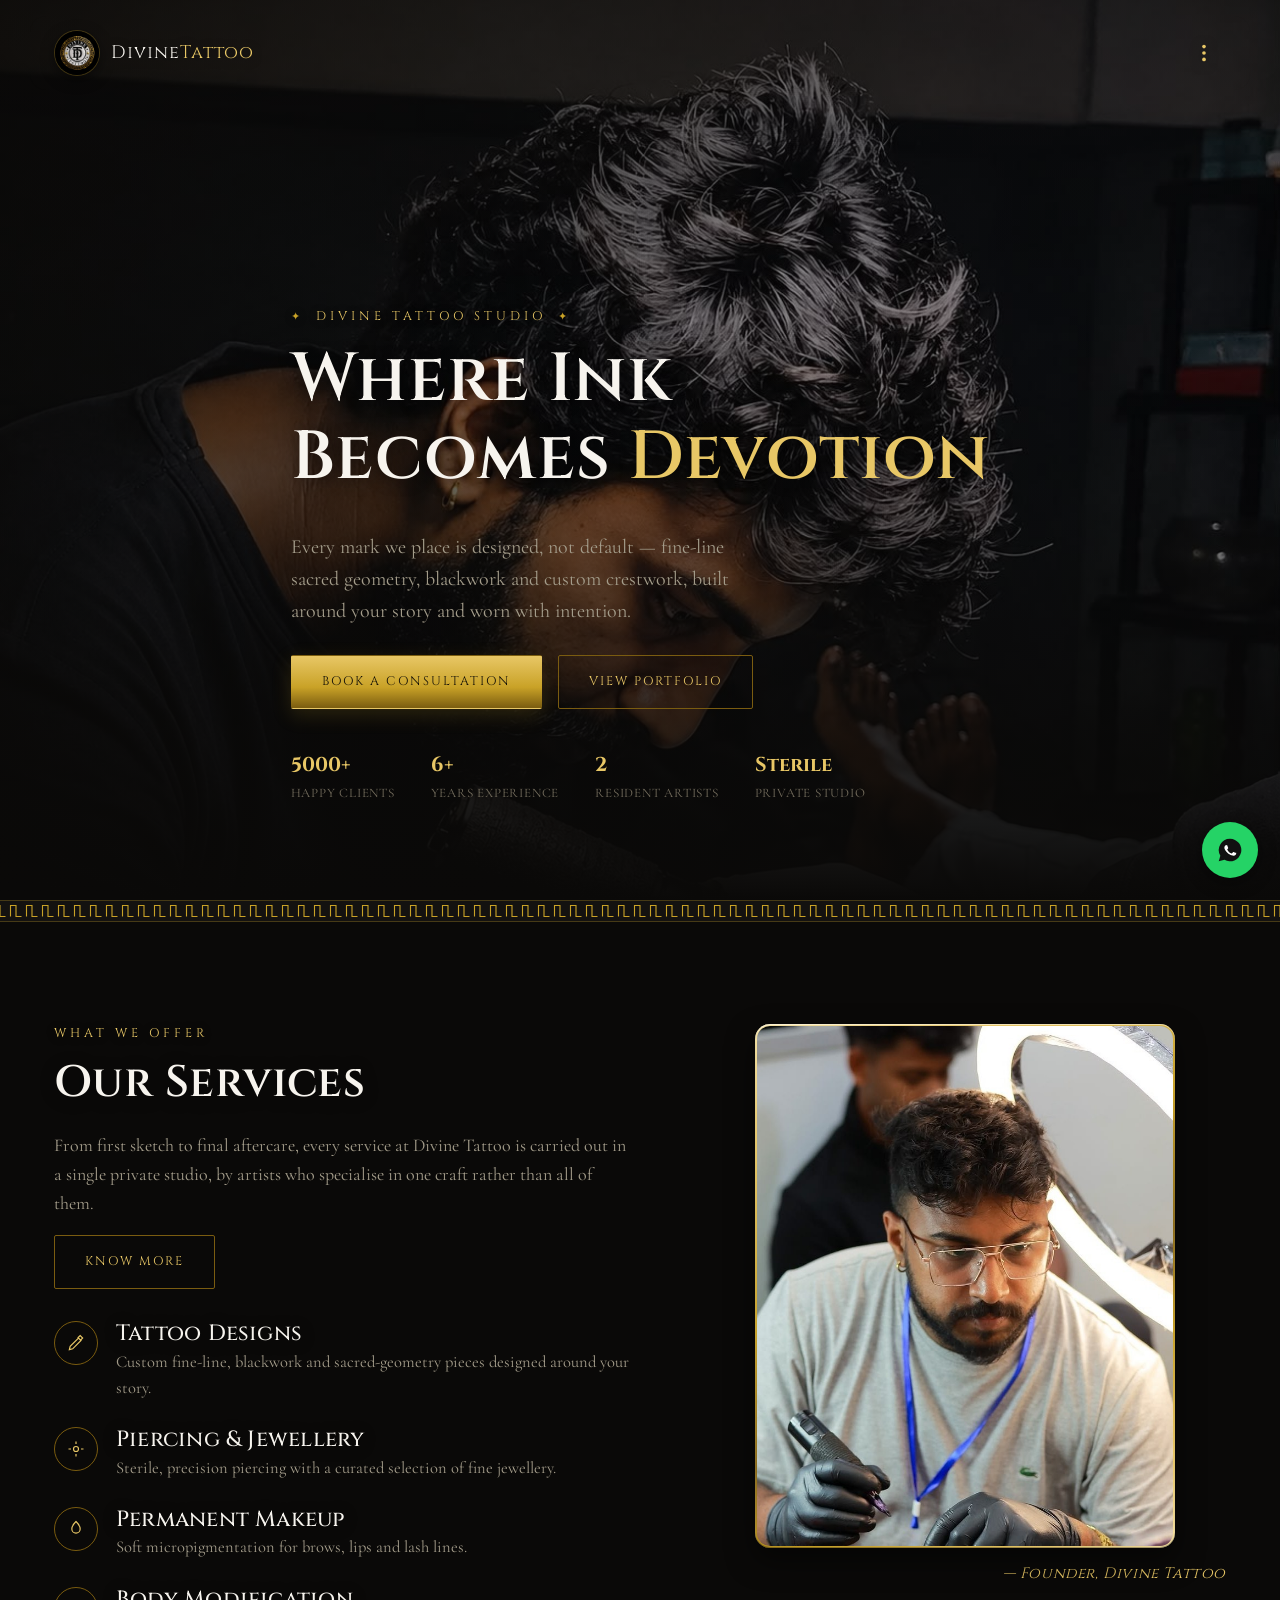
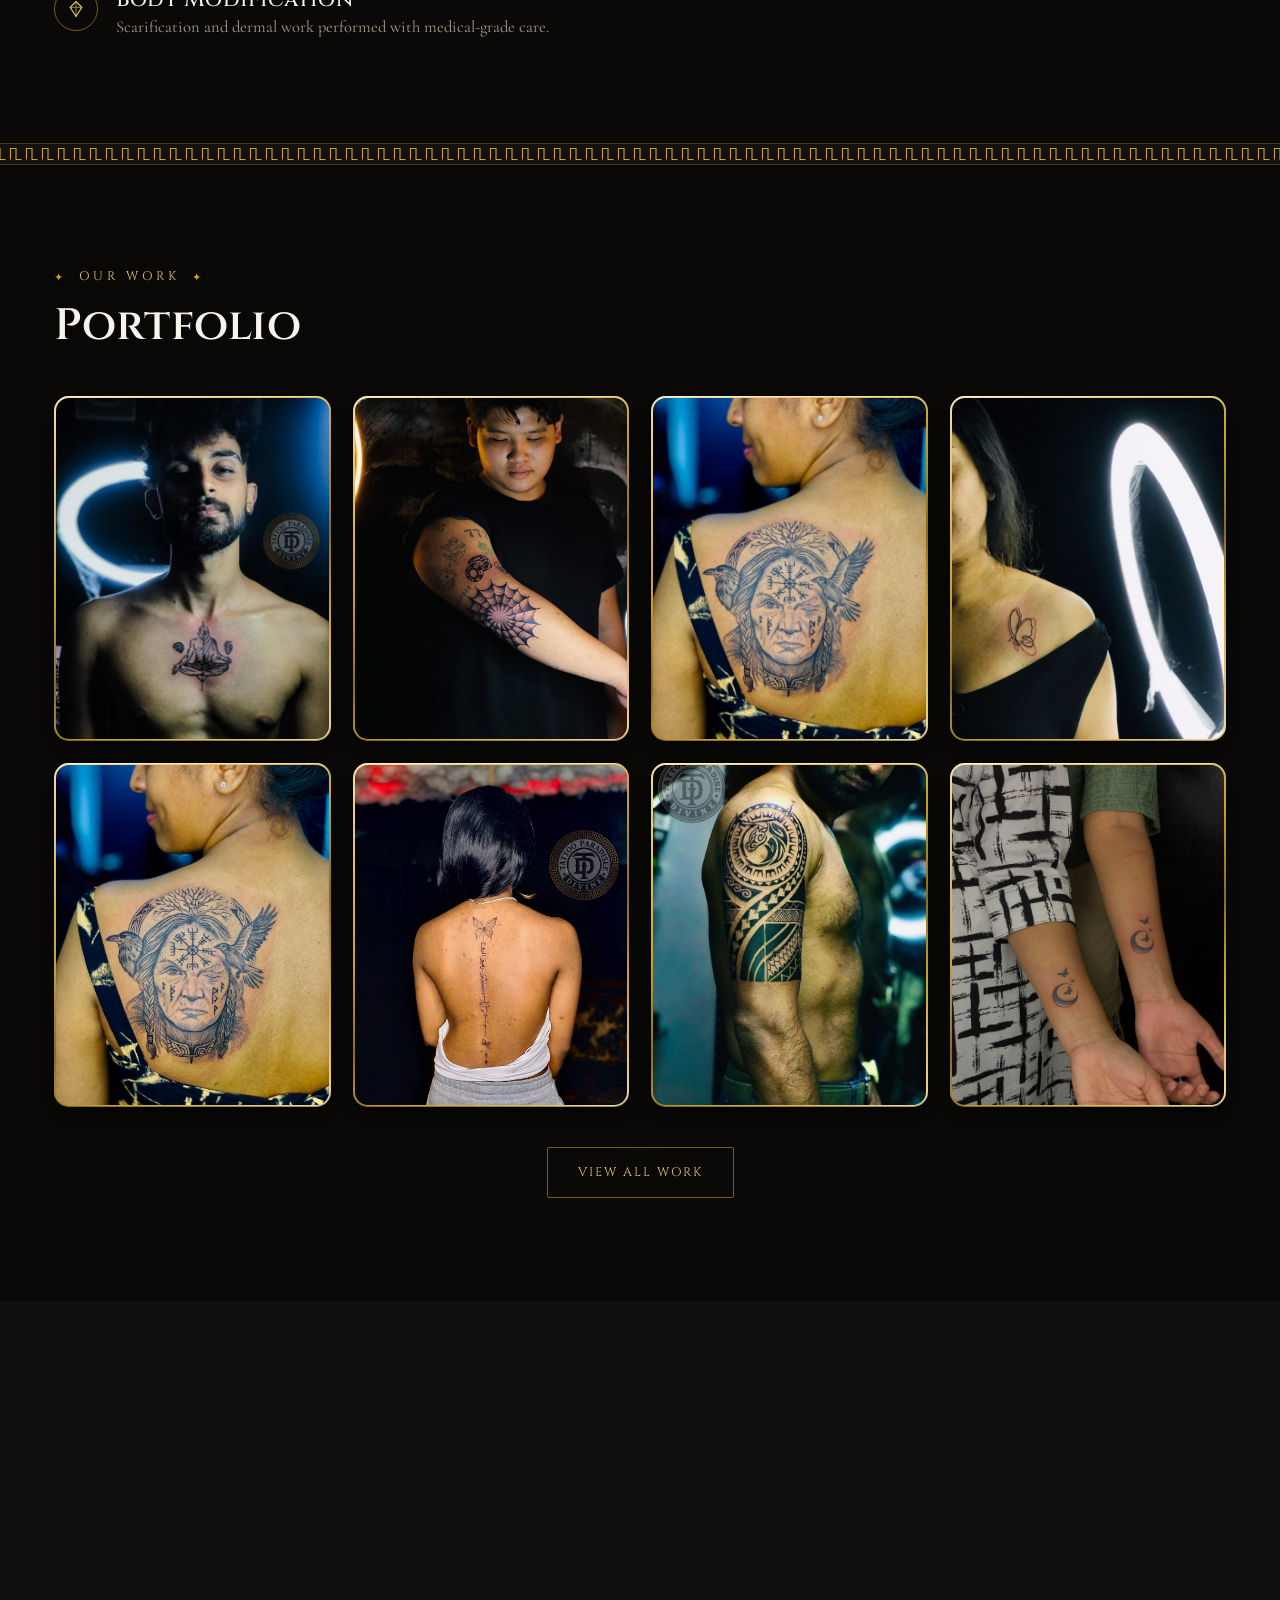
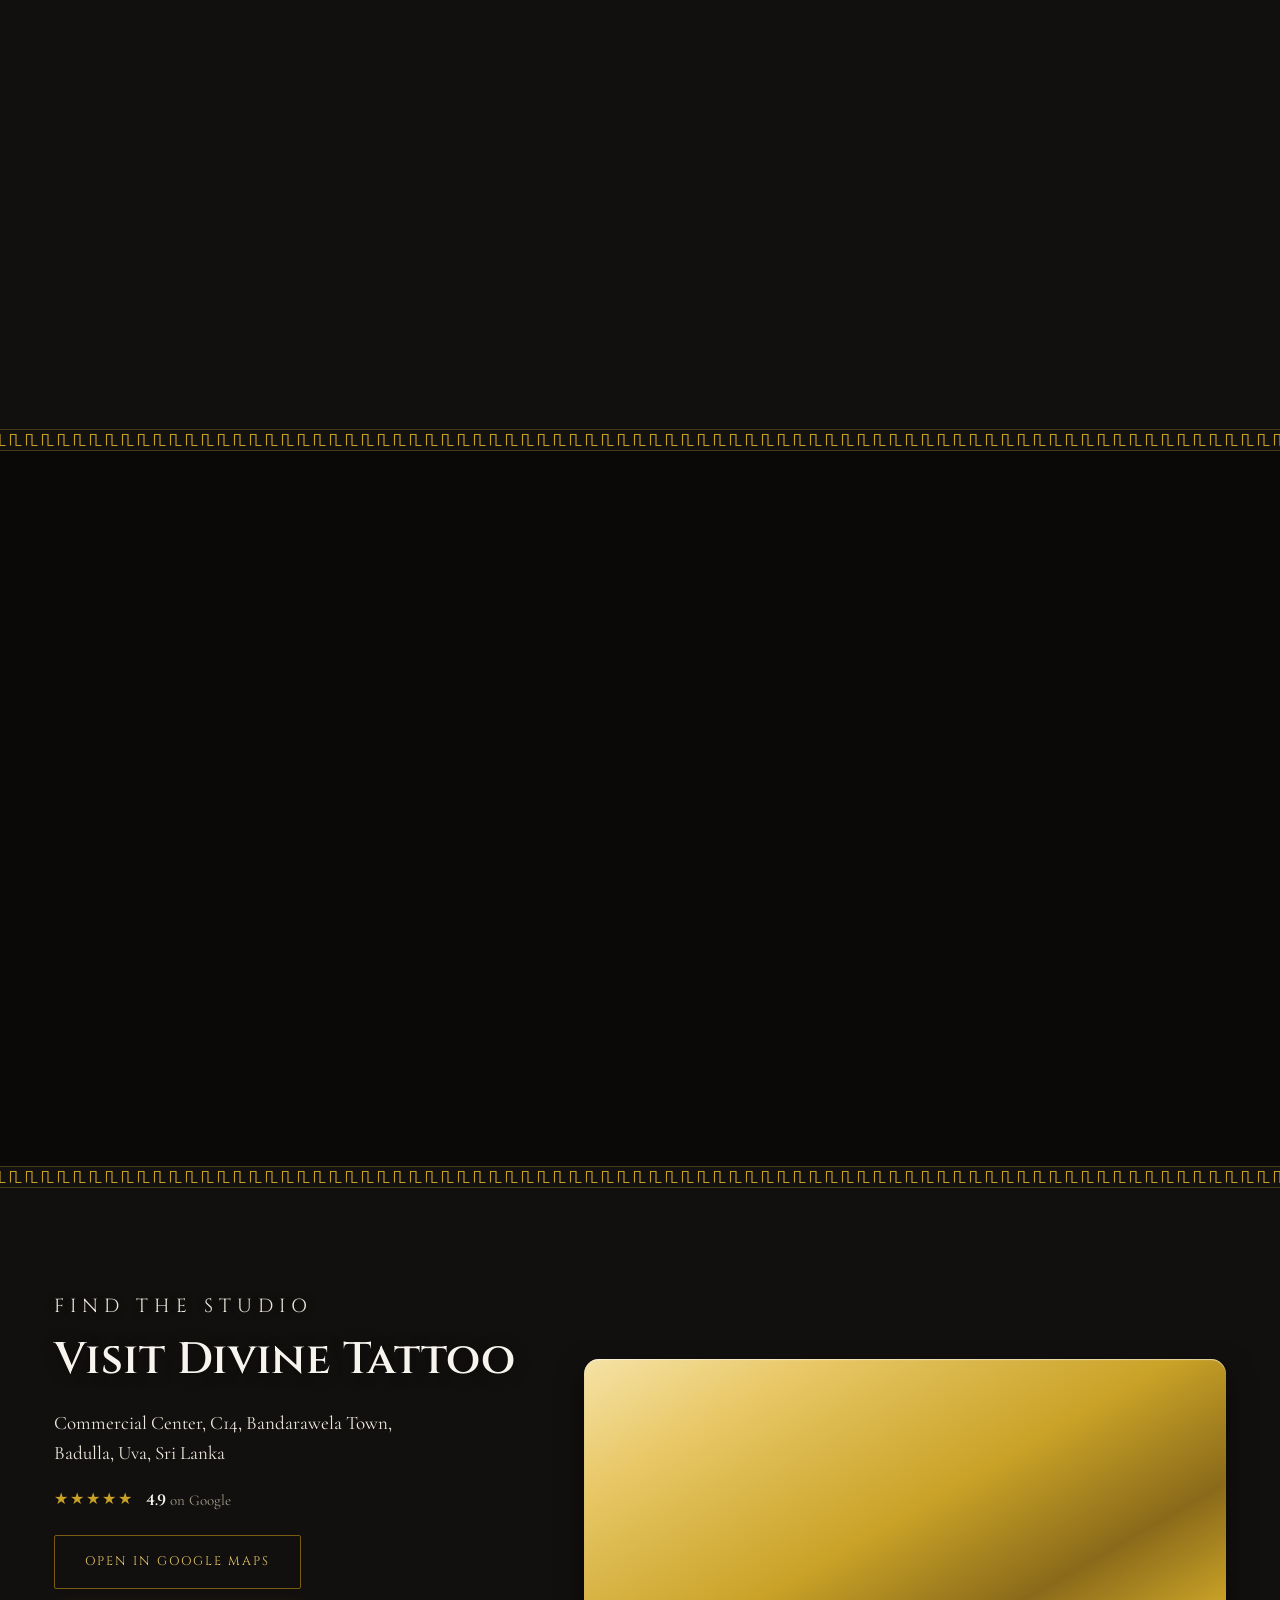
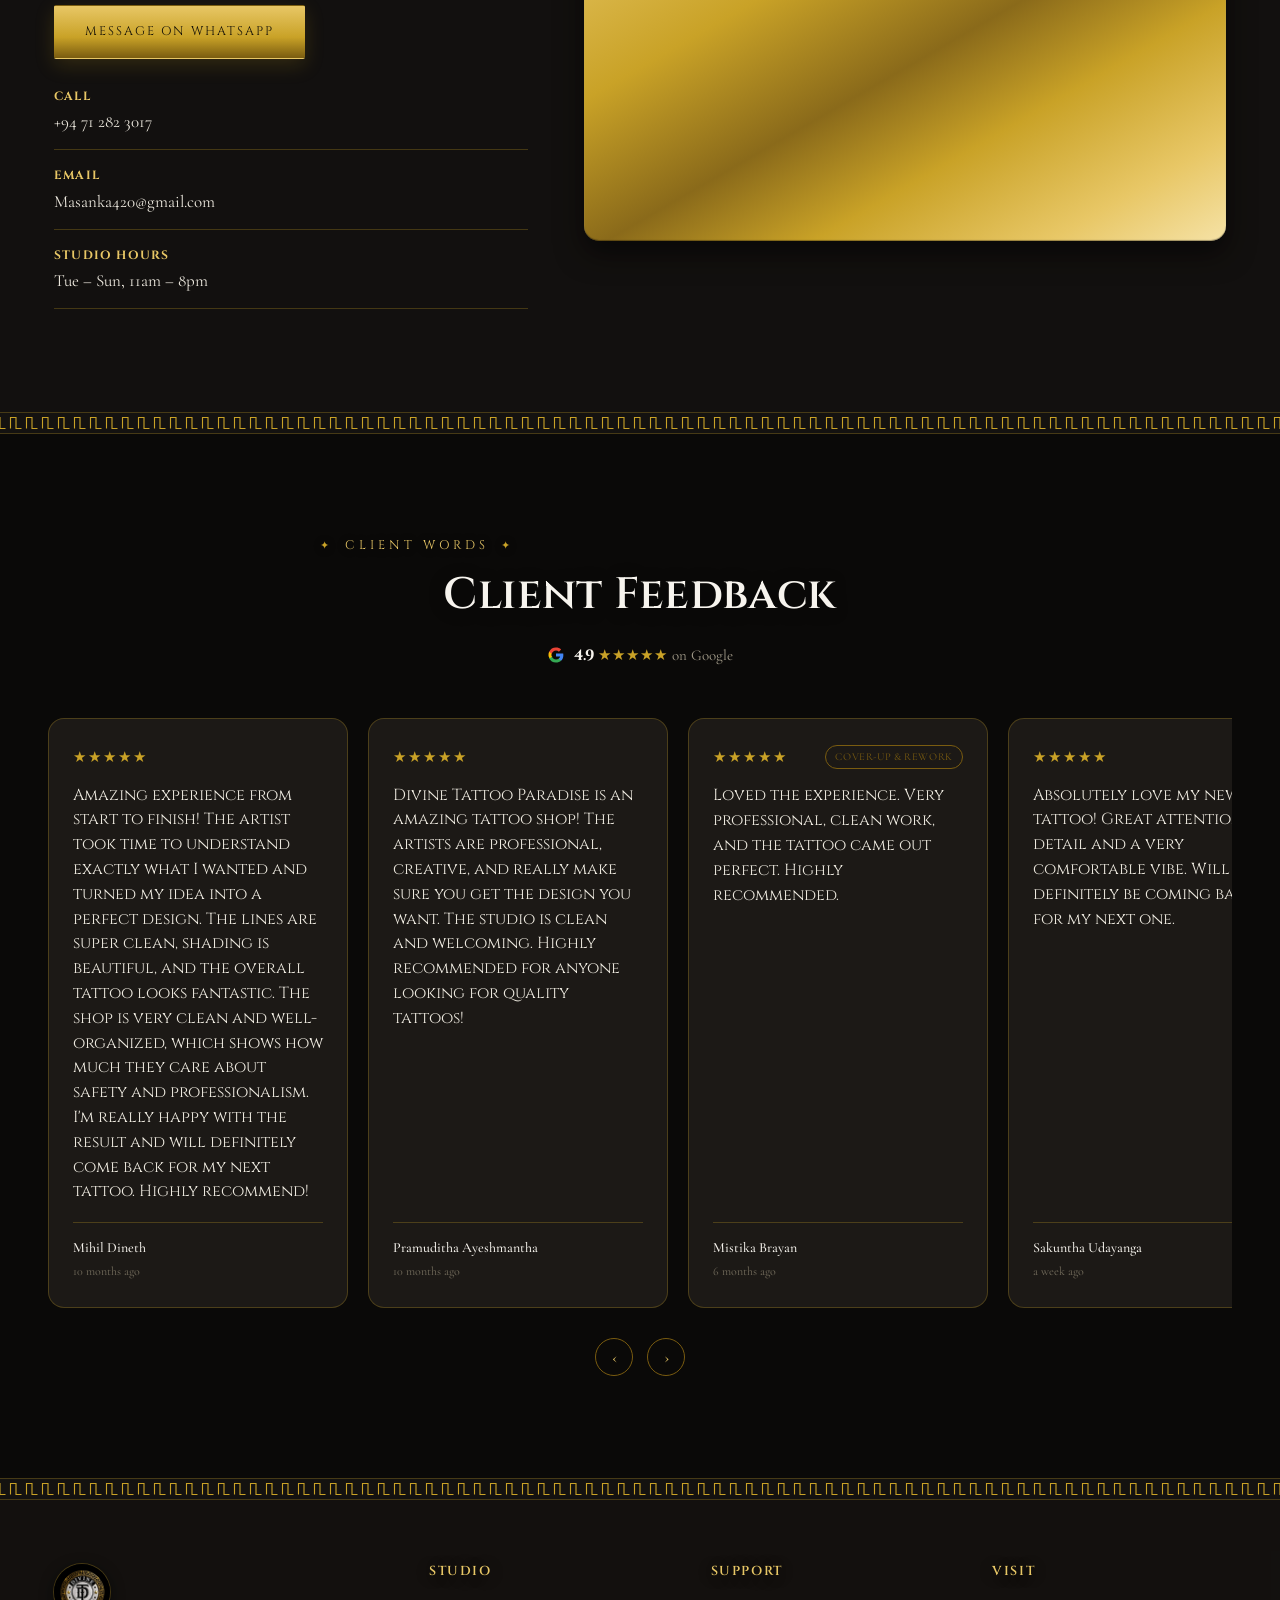
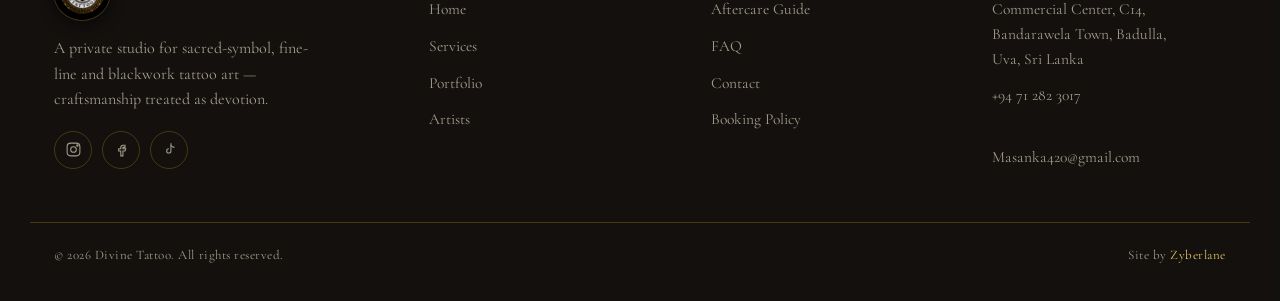
==== commit c8a64076: "Add files via upload" ====
--- a/index.html
+++ b/index.html
@@ -34,7 +34,7 @@
 
     <nav class="main-nav" id="mainNav" aria-label="Primary">
       <a href="#top">Home</a>
-      <a href="#services">Studio</a>
+      <a href="#services">Services</a>
       <a href="#portfolio">Portfolio</a>
       <a href="#team">Artists</a>
       <a href="#visit">Contact</a>
@@ -67,34 +67,6 @@
 </section>
 
 <div class="gk-divider" role="presentation"></div>
-
-<!-- ============ CATEGORY STRIP ============ -->
-<section class="cat-strip">
-  <div class="container">
-    <div class="cat-grid">
-      <a class="cat-item reveal" href="#portfolio">
-        <div class="framed cat-frame"><div class="ph ph-round" data-label="Couples Tattoos"></div></div>
-        <span>Couples Tattoos</span>
-      </a>
-      <a class="cat-item reveal" href="#portfolio">
-        <div class="framed cat-frame"><div class="ph ph-round" data-label="Sacred &amp; Religious"></div></div>
-        <span>Sacred &amp; Religious</span>
-      </a>
-      <a class="cat-item reveal" href="#portfolio">
-        <div class="framed cat-frame"><div class="ph ph-round" data-label="Full Sleeve"></div></div>
-        <span>Full Sleeve</span>
-      </a>
-      <a class="cat-item reveal" href="#portfolio">
-        <div class="framed cat-frame"><div class="ph ph-round" data-label="Watercolor"></div></div>
-        <span>Watercolor</span>
-      </a>
-      <a class="cat-item reveal" href="#portfolio">
-        <div class="framed cat-frame"><div class="ph ph-round" data-label="Cover-Ups"></div></div>
-        <span>Cover-Ups</span>
-      </a>
-    </div>
-  </div>
-</section>
 
 <!-- ============ SERVICES ============ -->
 <section class="services" id="services">
@@ -236,7 +208,7 @@
         <li><strong>Studio Hours</strong><span>Tue – Sun, 11am – 8pm</span></li>
       </ul>
     </div>
-        <div class="location-frame reveal">
+        <div class="gold-frame location-frame reveal">
       <iframe class="map-embed" title="Divine Tattoo location map" loading="lazy" referrerpolicy="no-referrer-when-downgrade" src="https://www.google.com/maps?q=6.8299601,80.9897418&z=16&output=embed"></iframe>
     </div>
   </div>
--- a/styles.css
+++ b/styles.css
@@ -310,14 +310,6 @@
 .hero-stats strong{ font-family:var(--font-display); color:var(--gold-light); font-size:20px; }
 .hero-stats span{ font-size:13px; letter-spacing:.06em; text-transform:uppercase; color:var(--stone-dim); }
 
-/* ---------- category strip ---------- */
-.cat-strip{ padding-block:44px; background:rgba(20,18,16,.88); }
-.cat-grid{ display:grid; grid-template-columns:repeat(5,1fr); gap:24px; }
-.cat-item{ display:flex; flex-direction:column; align-items:center; gap:14px; text-align:center; }
-.cat-frame{ width:100%; max-width:120px; }
-.cat-item span{ font-family:var(--font-display); font-size:12px; letter-spacing:.1em; text-transform:uppercase; color:var(--stone); transition:color .2s ease; }
-.cat-item:hover span{ color:var(--gold-light); }
-
 /* ---------- services ---------- */
 .services{ padding-block:var(--section-py); }
 .services-grid{ display:grid; grid-template-columns:1.05fr .95fr; gap:72px; align-items:start; }
@@ -376,14 +368,8 @@
 .rating-text{ font-size:15px; color:var(--stone); }
 .rating-text strong{ color:var(--white); font-family:var(--font-display); font-weight:600; }
 .location-actions{ display:flex; gap:16px; flex-wrap:wrap; margin-top:22px; }
-.location-frame{
-  aspect-ratio:4/3;
-  border-radius:20px;
-  overflow:hidden;
-  border:1px solid var(--line);
-  box-shadow:0 20px 50px rgba(0,0,0,.45);
-}
-.map-embed{ width:100%; height:100%; border:0; display:block; filter:grayscale(.25) contrast(1.05); }
+.location-frame{ aspect-ratio:4/3; overflow:hidden; }
+.map-embed{ width:100%; height:100%; border:0; display:block; border-radius:13px; filter:grayscale(.25) contrast(1.05); }
 
 /* ---------- floating WhatsApp button ---------- */
 .wa-float{
@@ -522,7 +508,6 @@
    ========================================================== */
 @media (max-width:980px){
   .hero-inner{ grid-template-columns:1fr; }
-  .cat-grid{ grid-template-columns:repeat(3,1fr); row-gap:28px; }
   .services-grid, .process-grid, .location-grid{ grid-template-columns:1fr; }
   .location-frame{ order:-1; aspect-ratio:16/10; }
   .process-frame{ order:-1; }
@@ -533,7 +518,6 @@
 
 @media (max-width:640px){
   body{ font-size:17px; }
-  .cat-grid{ grid-template-columns:repeat(2,1fr); }
   .team-grid{ grid-template-columns:1fr 1fr; }
   .footer-grid{ grid-template-columns:1fr; padding-block:48px 24px; }
   .footer-bottom{ flex-direction:column; text-align:center; }
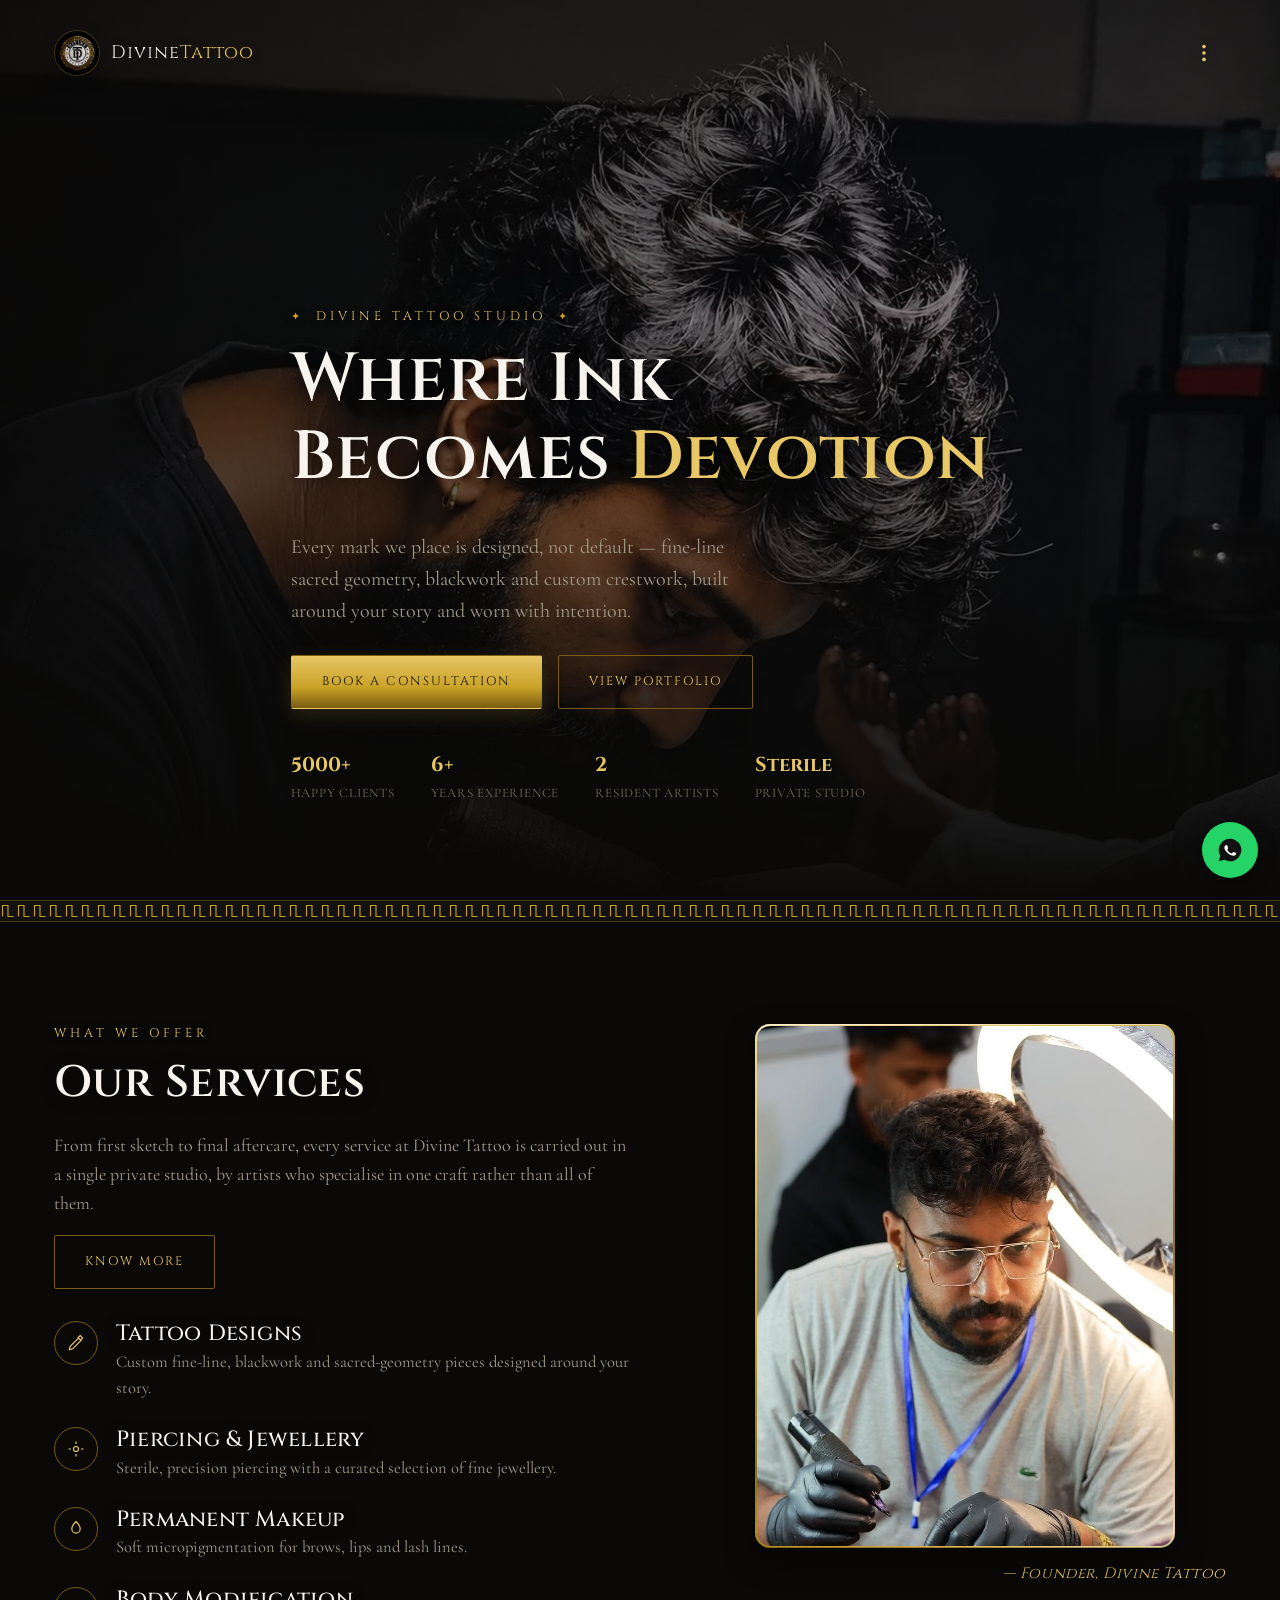
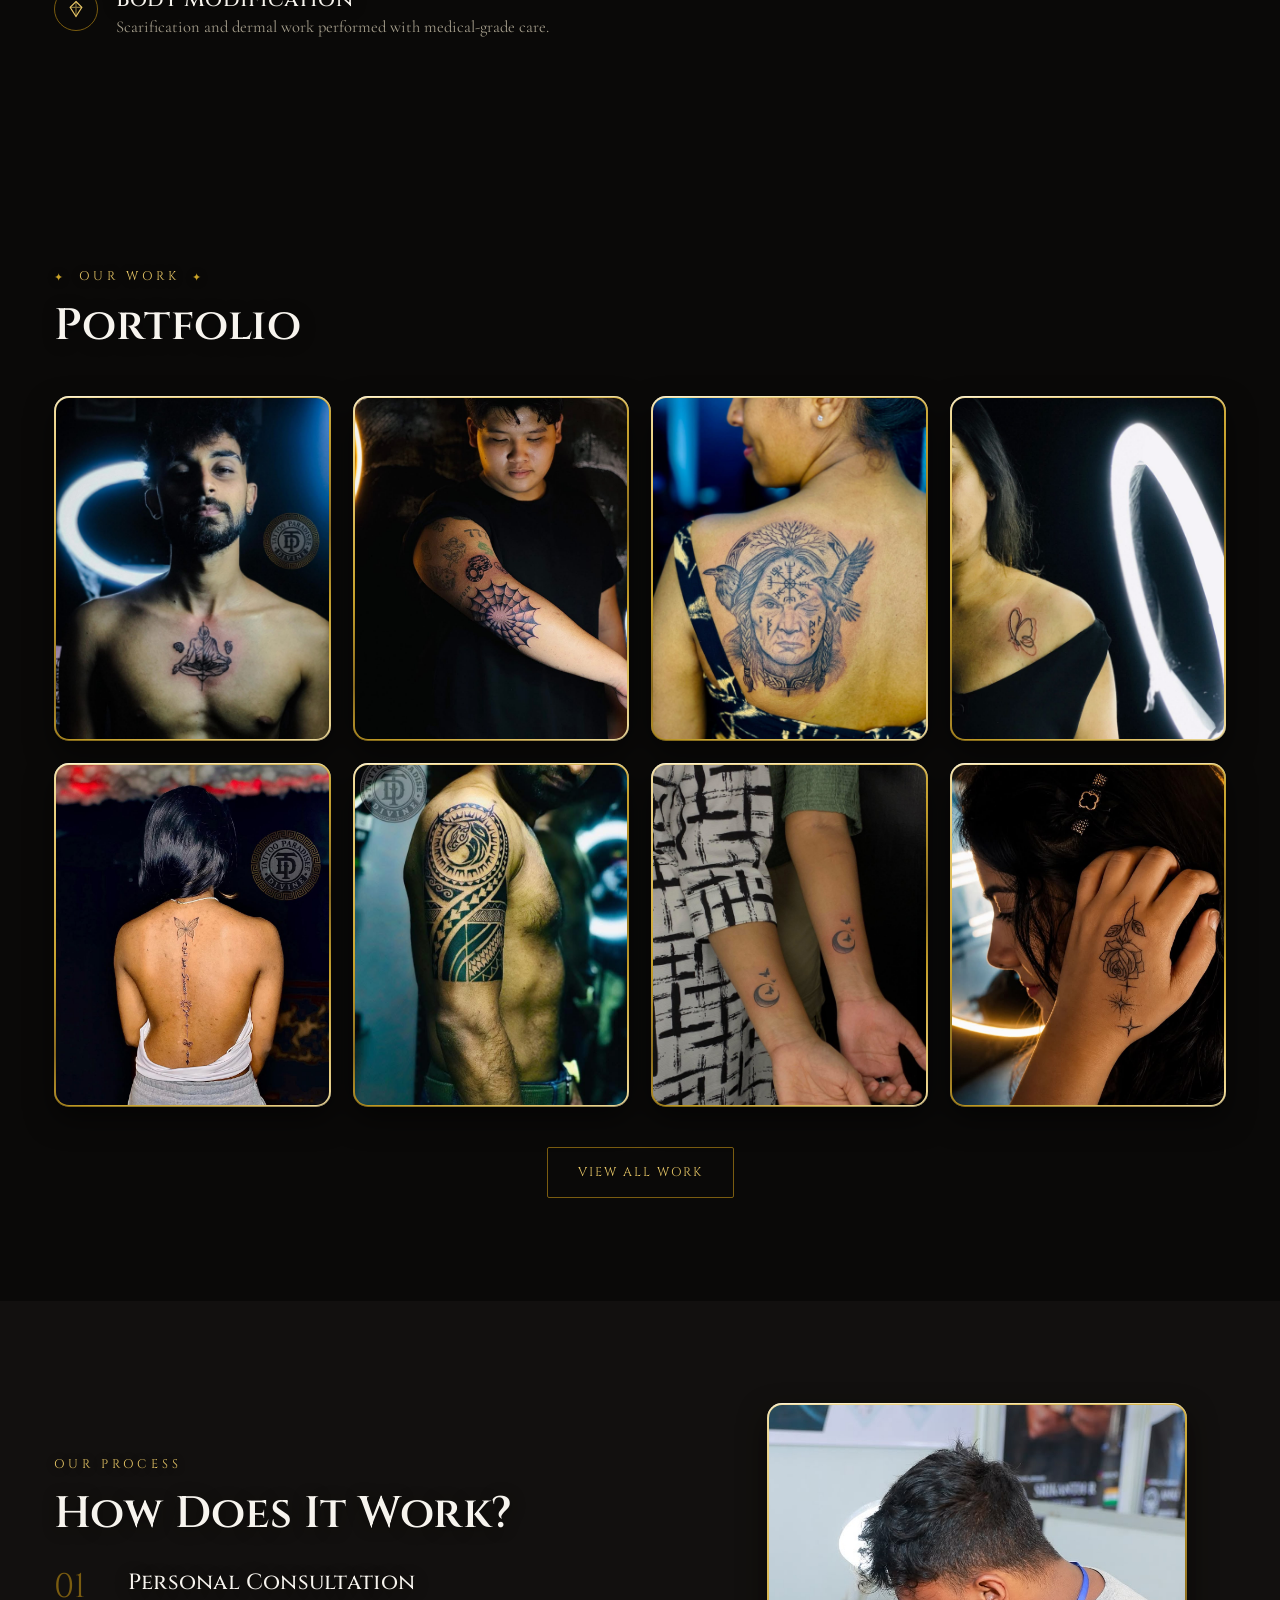
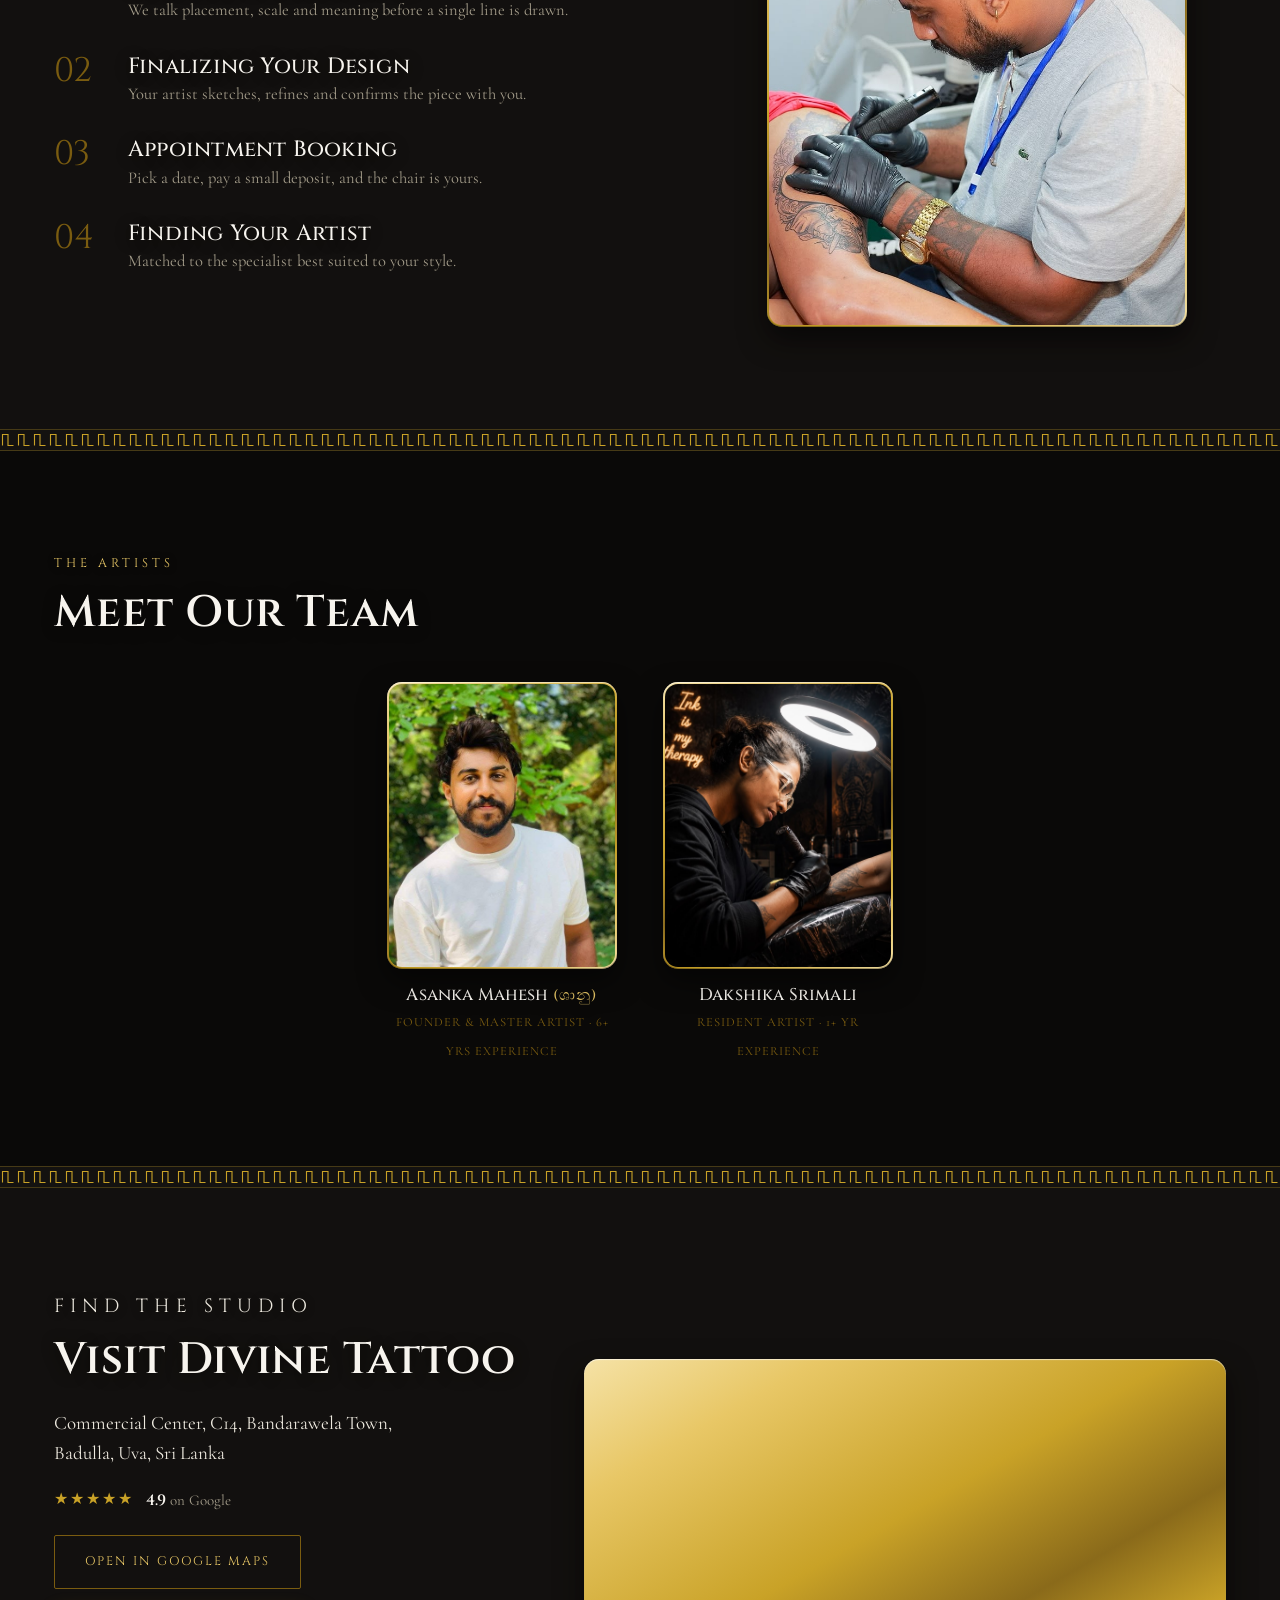
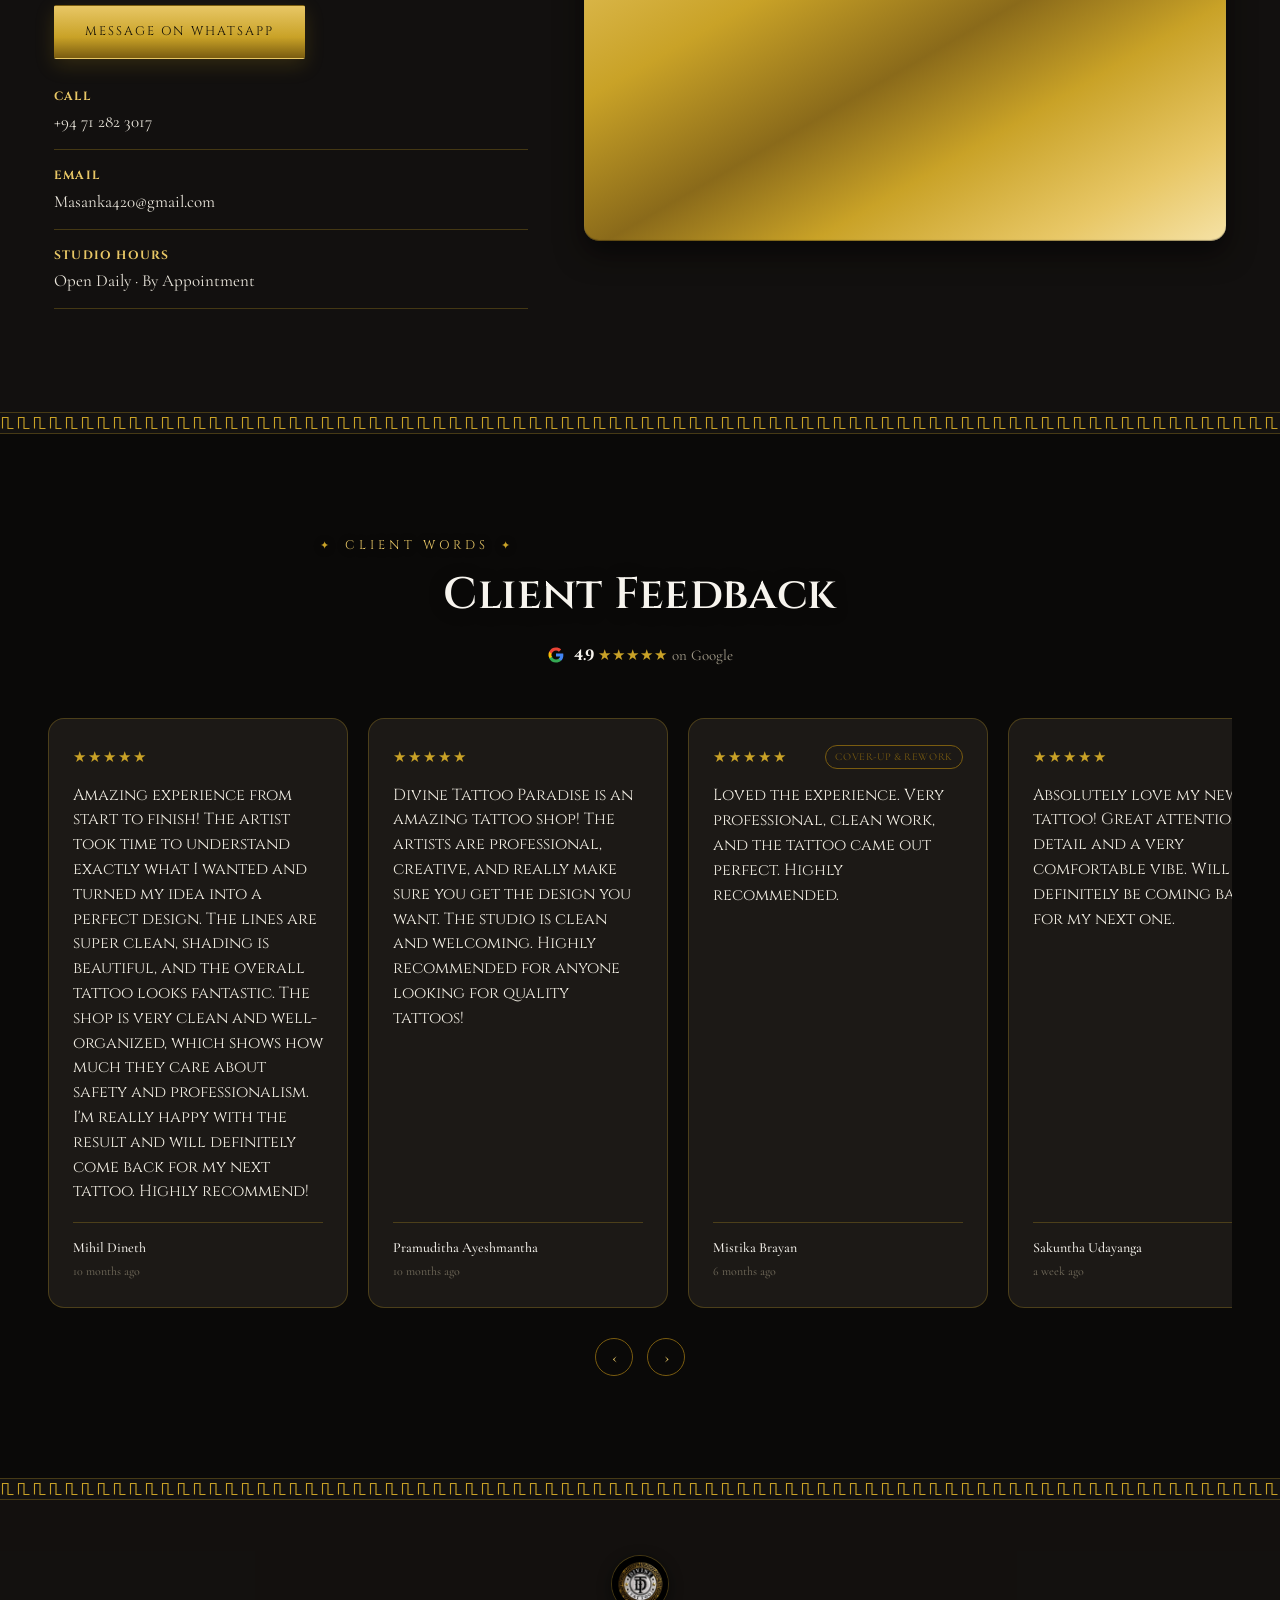
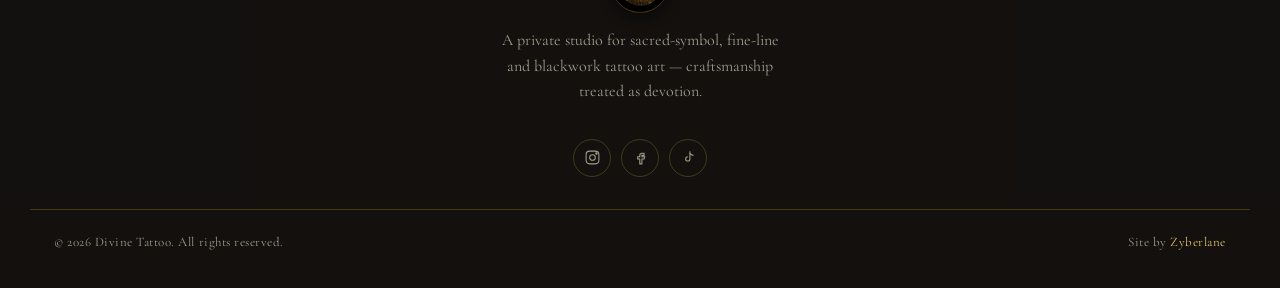
==== commit c3a5f73d: "Add files via upload" ====
--- a/index.html
+++ b/index.html
@@ -57,16 +57,16 @@
         <a href="#portfolio" class="btn btn-outline">View Portfolio</a>
       </div>
       <div class="hero-stats">
-        <div><strong>5000+</strong><span>Happy Clients</span></div>
-        <div><strong>6+</strong><span>Years Experience</span></div>
-        <div><strong>2</strong><span>Resident Artists</span></div>
-        <div><strong>Sterile</strong><span>Private Studio</span></div>
-      </div>
-    </div>
-  </div>
-</section>
-
-<div class="gk-divider" role="presentation"></div>
+        <div><strong class="count-up" data-target="5000" data-suffix="+">0</strong><span>Happy Clients</span></div>
+        <div><strong class="count-up" data-target="6" data-suffix="+">0</strong><span>Years Experience</span></div>
+        <div><strong class="count-up" data-target="2" data-suffix="">0</strong><span>Resident Artists</span></div>
+        <div><strong class="scramble-text" data-final="Sterile">Sterile</strong><span>Private Studio</span></div>
+      </div>
+    </div>
+  </div>
+</section>
+
+<div class="gk-divider reveal" role="presentation"></div>
 
 <!-- ============ SERVICES ============ -->
 <section class="services" id="services">
@@ -114,7 +114,7 @@
   </div>
 </section>
 
-<div class="gk-divider" role="presentation"></div>
+<div class="gk-divider reveal" role="presentation"></div>
 
 <!-- ============ PORTFOLIO ============ -->
 <section class="portfolio" id="portfolio">
@@ -163,7 +163,7 @@
   </div>
 </section>
 
-<div class="gk-divider" role="presentation"></div>
+<div class="gk-divider reveal" role="presentation"></div>
 
 <!-- ============ TEAM ============ -->
 <section class="team" id="team">
@@ -179,13 +179,13 @@
       </article>
       <article class="team-card reveal">
         <div class="gold-frame team-frame"><img src="assets/team-dakshika.jpg" alt="Dakshika Srimali — Resident Artist" class="team-photo"></div>
-        <h3>Dakshika Srimali</h3><span>Resident Artist</span>
+        <h3>Dakshika Srimali</h3><span>Resident Artist · 1+ Yr Experience</span>
       </article>
     </div>
   </div>
 </section>
 
-<div class="gk-divider" role="presentation"></div>
+<div class="gk-divider reveal" role="presentation"></div>
 
 <!-- ============ FIND US / MAP ============ -->
 <section class="location" id="visit">
@@ -205,7 +205,7 @@
       <ul class="contact-list">
         <li><strong>Call</strong><span><a href="tel:+94712823017">+94 71 282 3017</a></span></li>
         <li><strong>Email</strong><span><a href="mailto:Masanka420@gmail.com">Masanka420@gmail.com</a></span></li>
-        <li><strong>Studio Hours</strong><span>Tue – Sun, 11am – 8pm</span></li>
+        <li><strong>Studio Hours</strong><span>Open Daily · By Appointment</span></li>
       </ul>
     </div>
         <div class="gold-frame location-frame reveal">
@@ -214,7 +214,7 @@
   </div>
 </section>
 
-<div class="gk-divider" role="presentation"></div>
+<div class="gk-divider reveal" role="presentation"></div>
 
 <!-- ============ TESTIMONIALS ============ -->
 <section class="testimonials" id="reviews">
@@ -311,40 +311,21 @@
 
 <!-- ============ FOOTER ============ -->
 <footer class="site-footer">
-  <div class="gk-divider" role="presentation"></div>
+  <div class="gk-divider reveal" role="presentation"></div>
   <div class="container footer-grid">
     <div class="footer-brand">
       <img src="assets/logo-480.jpg" alt="Divine Tattoo crest" class="brand-mark">
       <p>A private studio for sacred-symbol, fine-line and blackwork tattoo art — craftsmanship treated as devotion.</p>
       <div class="social-row">
-        <a href="#" aria-label="Instagram" class="icon-btn"><svg viewBox="0 0 24 24" fill="none" stroke="currentColor" stroke-width="1.5"><rect x="3" y="3" width="18" height="18" rx="5"/><circle cx="12" cy="12" r="4"/><circle cx="17.5" cy="6.5" r="1"/></svg></a>
-        <a href="#" aria-label="Facebook" class="icon-btn"><svg viewBox="0 0 24 24" fill="none" stroke="currentColor" stroke-width="1.5"><path d="M14 9h3V6h-3c-2 0-3 1-3 3v2H8v3h3v7h3v-7h3l1-3h-4V9z"/></svg></a>
-        <a href="#" aria-label="TikTok" class="icon-btn"><svg viewBox="0 0 24 24" fill="none" stroke="currentColor" stroke-width="1.5"><path d="M14 3v11a3 3 0 1 1-3-3"/><path d="M14 6c1 2 3 3 5 3"/></svg></a>
-      </div>
-    </div>
-    <div class="footer-col">
-      <h4>Studio</h4>
-      <a href="#top">Home</a>
-      <a href="#services">Services</a>
-      <a href="#portfolio">Portfolio</a>
-      <a href="#team">Artists</a>
-    </div>
-    <div class="footer-col">
-      <h4>Support</h4>
-      <a href="#">Aftercare Guide</a>
-      <a href="#">FAQ</a>
-      <a href="#visit">Contact</a>
-      <a href="#">Booking Policy</a>
-    </div>
-    <div class="footer-col">
-      <h4>Visit</h4>
-      <p>Commercial Center, C14,<br>Bandarawela Town, Badulla,<br>Uva, Sri Lanka</p>
-      <p><a href="tel:+94712823017">+94 71 282 3017</a><br><a href="mailto:Masanka420@gmail.com">Masanka420@gmail.com</a></p>
+        <a href="https://www.instagram.com/asanka_mahesh_?igsi=MTU3MjZlYmJ4YWt6MQ%3D%3D&utm_source=qr" target="_blank" rel="noopener" aria-label="Instagram" class="icon-btn"><svg viewBox="0 0 24 24" fill="none" stroke="currentColor" stroke-width="1.5"><rect x="3" y="3" width="18" height="18" rx="5"/><circle cx="12" cy="12" r="4"/><circle cx="17.5" cy="6.5" r="1"/></svg></a>
+        <a href="https://www.facebook.com/profile.php?id=100085545730931" target="_blank" rel="noopener" aria-label="Facebook" class="icon-btn"><svg viewBox="0 0 24 24" fill="none" stroke="currentColor" stroke-width="1.5"><path d="M14 9h3V6h-3c-2 0-3 1-3 3v2H8v3h3v7h3v-7h3l1-3h-4V9z"/></svg></a>
+        <a href="https://www.tiktok.com/@divinetattoo1?_r=1&_t=ZS-9903N6RDgm5" target="_blank" rel="noopener" aria-label="TikTok" class="icon-btn"><svg viewBox="0 0 24 24" fill="none" stroke="currentColor" stroke-width="1.5"><path d="M14 3v11a3 3 0 1 1-3-3"/><path d="M14 6c1 2 3 3 5 3"/></svg></a>
+      </div>
     </div>
   </div>
   <div class="footer-bottom">
     <p>© 2026 Divine Tattoo. All rights reserved.</p>
-    <p>Site by <a href="https://zyberlane.netlify.app/" target="_blank" rel="noopener" class="credit-link">Zyberlane</a></p>
+    <p>Site by <span class="credit-wrap"><a href="https://zyberlane.netlify.app/" target="_blank" rel="noopener" class="credit-link">Zyberlane</a><span class="credit-preview" aria-hidden="true"><span class="credit-preview-title">Zyberlane</span><span class="credit-preview-sub">zyberlane.netlify.app</span></span></span></p>
   </div>
 </footer>
 
--- a/styles.css
+++ b/styles.css
@@ -47,8 +47,8 @@
 .ambient-scrim{ background:var(--black); opacity:.86; }
 .ambient-spotlight{
   opacity:.75;
-  -webkit-mask-image:radial-gradient(circle 300px at var(--mx,-600px) var(--my,-600px), #000 0%, transparent 72%);
-  mask-image:radial-gradient(circle 300px at var(--mx,-600px) var(--my,-600px), #000 0%, transparent 72%);
+  -webkit-mask-image:radial-gradient(circle 340px at var(--mx,-600px) var(--my,-600px), #000 0%, rgba(0,0,0,.65) 28%, rgba(0,0,0,.28) 58%, transparent 100%);
+  mask-image:radial-gradient(circle 340px at var(--mx,-600px) var(--my,-600px), #000 0%, rgba(0,0,0,.65) 28%, rgba(0,0,0,.28) 58%, transparent 100%);
 }
 @media (hover:none), (pointer:coarse){
   .ambient-spotlight{ display:none; }
@@ -113,10 +113,18 @@
   background-color:var(--black-soft);
   background-image:url("data:image/svg+xml,%3Csvg xmlns='http://www.w3.org/2000/svg' width='16' height='32' viewBox='0 0 16 32'%3E%3Cpath d='M0,24 L0,8 L8,8 L8,24 L16,24' fill='none' stroke='%23C9A227' stroke-width='1.6'/%3E%3C/svg%3E");
   background-repeat:repeat-x;
-  background-position:center;
+  background-position:0 center;
   background-size:16px 22px;
   border-top:1px solid var(--line);
   border-bottom:1px solid var(--line);
+  animation:gk-crawl 5s linear infinite;
+}
+@keyframes gk-crawl{
+  from{ background-position:0 center; }
+  to{ background-position:-32px center; }
+}
+@media (prefers-reduced-motion: reduce){
+  .gk-divider{ animation:none; }
 }
 
 /* ---------- buttons ---------- */
@@ -239,11 +247,13 @@
     0 12px 28px rgba(0,0,0,.5),
     inset 0 1px 1px rgba(255,255,255,.6),
     inset 0 -1px 1px rgba(0,0,0,.35);
-  transition:transform .3s ease, box-shadow .3s ease;
-}
-.gold-frame:hover{
-  transform:translateY(-4px);
-  box-shadow:0 18px 38px rgba(0,0,0,.6), inset 0 1px 1px rgba(255,255,255,.65), inset 0 -1px 1px rgba(0,0,0,.4);
+  transition:transform .25s cubic-bezier(.34,1.56,.64,1), box-shadow .25s ease;
+}
+@media (hover:hover) and (pointer:fine){
+  .gold-frame:hover{
+    transform:translateY(-6px) scale(1.035);
+    box-shadow:0 20px 42px rgba(0,0,0,.6), inset 0 1px 1px rgba(255,255,255,.65), inset 0 -1px 1px rgba(0,0,0,.4);
+  }
 }
 .gold-frame .ph, .gold-frame .portfolio-photo, .gold-frame .team-photo, .gold-frame .services-photo, .gold-frame .process-photo{
   border-radius:13px; border:none;
@@ -307,7 +317,7 @@
 .hero-actions{ display:flex; gap:16px; flex-wrap:wrap; margin:28px 0 40px; }
 .hero-stats{ display:flex; gap:36px; flex-wrap:wrap; }
 .hero-stats div{ display:flex; flex-direction:column; gap:2px; }
-.hero-stats strong{ font-family:var(--font-display); color:var(--gold-light); font-size:20px; }
+.hero-stats strong{ font-family:var(--font-display); color:var(--gold-light); font-size:20px; font-variant-numeric:tabular-nums; display:inline-block; }
 .hero-stats span{ font-size:13px; letter-spacing:.06em; text-transform:uppercase; color:var(--stone-dim); }
 
 /* ---------- services ---------- */
@@ -465,10 +475,11 @@
 
 /* ---------- footer ---------- */
 .site-footer{ background:rgba(20,18,16,.9); padding-top:0; }
-.footer-grid{ display:grid; grid-template-columns:1.4fr 1fr 1fr 1fr; gap:48px; padding-block:64px 40px; }
+.footer-grid{ display:flex; justify-content:center; text-align:center; padding-block:56px 32px; }
+.footer-brand{ display:flex; flex-direction:column; align-items:center; }
 .footer-brand .brand-mark{ width:56px; height:56px; margin-bottom:16px; }
-.footer-brand p{ font-size:16px; max-width:32ch; }
-.social-row{ display:flex; gap:10px; margin-top:18px; }
+.footer-brand p{ font-size:16px; max-width:36ch; }
+.social-row{ display:flex; gap:10px; margin-top:18px; justify-content:center; }
 .social-row .icon-btn{
   width:38px; height:38px; border-radius:50%;
   display:flex; align-items:center; justify-content:center;
@@ -477,15 +488,28 @@
 }
 .social-row .icon-btn svg{ width:17px; height:17px; }
 .social-row .icon-btn:hover{ color:var(--gold-light); border-color:var(--gold-deep); }
-.footer-col h4{ font-size:13px; letter-spacing:.12em; text-transform:uppercase; color:var(--gold-light); margin-bottom:18px; }
-.footer-col a, .footer-col p{ display:block; color:var(--stone); font-size:15.5px; margin-bottom:12px; }
-.footer-col a:hover{ color:var(--gold-light); }
 .footer-bottom{
   border-top:1px solid var(--line);
   padding:22px 24px; display:flex; justify-content:space-between; flex-wrap:wrap; gap:10px;
   max-width:var(--container); margin-inline:auto;
   font-size:13px; color:var(--stone-dim); letter-spacing:.04em;
 }
+
+/* ---------- Zyberlane credit hover-preview card ---------- */
+.credit-wrap{ position:relative; display:inline-block; }
+.credit-preview{
+  position:absolute; bottom:calc(100% + 12px); right:0;
+  display:flex; flex-direction:column; gap:2px;
+  background:rgba(10,9,8,.96); border:1px solid var(--gold-deep); border-radius:14px;
+  padding:14px 18px; white-space:nowrap;
+  box-shadow:0 14px 34px rgba(0,0,0,.5);
+  opacity:0; transform:translateY(6px) scale(.96); pointer-events:none;
+  transform-origin:bottom right;
+  transition:opacity .2s ease, transform .2s ease;
+}
+.credit-preview-title{ font-family:var(--font-display); font-size:14px; color:var(--gold-light); letter-spacing:.04em; }
+.credit-preview-sub{ font-size:12px; color:var(--stone-dim); }
+.credit-wrap:hover .credit-preview{ opacity:1; transform:translateY(0) scale(1); }
 
 /* ---------- reveal-on-scroll ---------- */
 .reveal{ opacity:0; transform:translateY(22px); transition:opacity .7s ease, transform .7s ease; }
@@ -513,14 +537,15 @@
   .process-frame{ order:-1; }
   .portfolio-grid{ grid-template-columns:repeat(2,1fr); }
   .team-grid{ grid-template-columns:repeat(2,1fr); }
-  .footer-grid{ grid-template-columns:1fr 1fr; }
 }
 
 @media (max-width:640px){
   body{ font-size:17px; }
   .team-grid{ grid-template-columns:1fr 1fr; }
-  .footer-grid{ grid-template-columns:1fr; padding-block:48px 24px; }
+  .footer-grid{ padding-block:48px 24px; }
   .footer-bottom{ flex-direction:column; text-align:center; }
+  .credit-preview{ right:auto; left:50%; transform:translate(-50%,6px) scale(.96); }
+  .credit-wrap:hover .credit-preview{ transform:translate(-50%,0) scale(1); }
   .wa-float{ width:50px; height:50px; right:16px; bottom:16px; }
   .wa-float svg{ width:26px; height:26px; }
 }
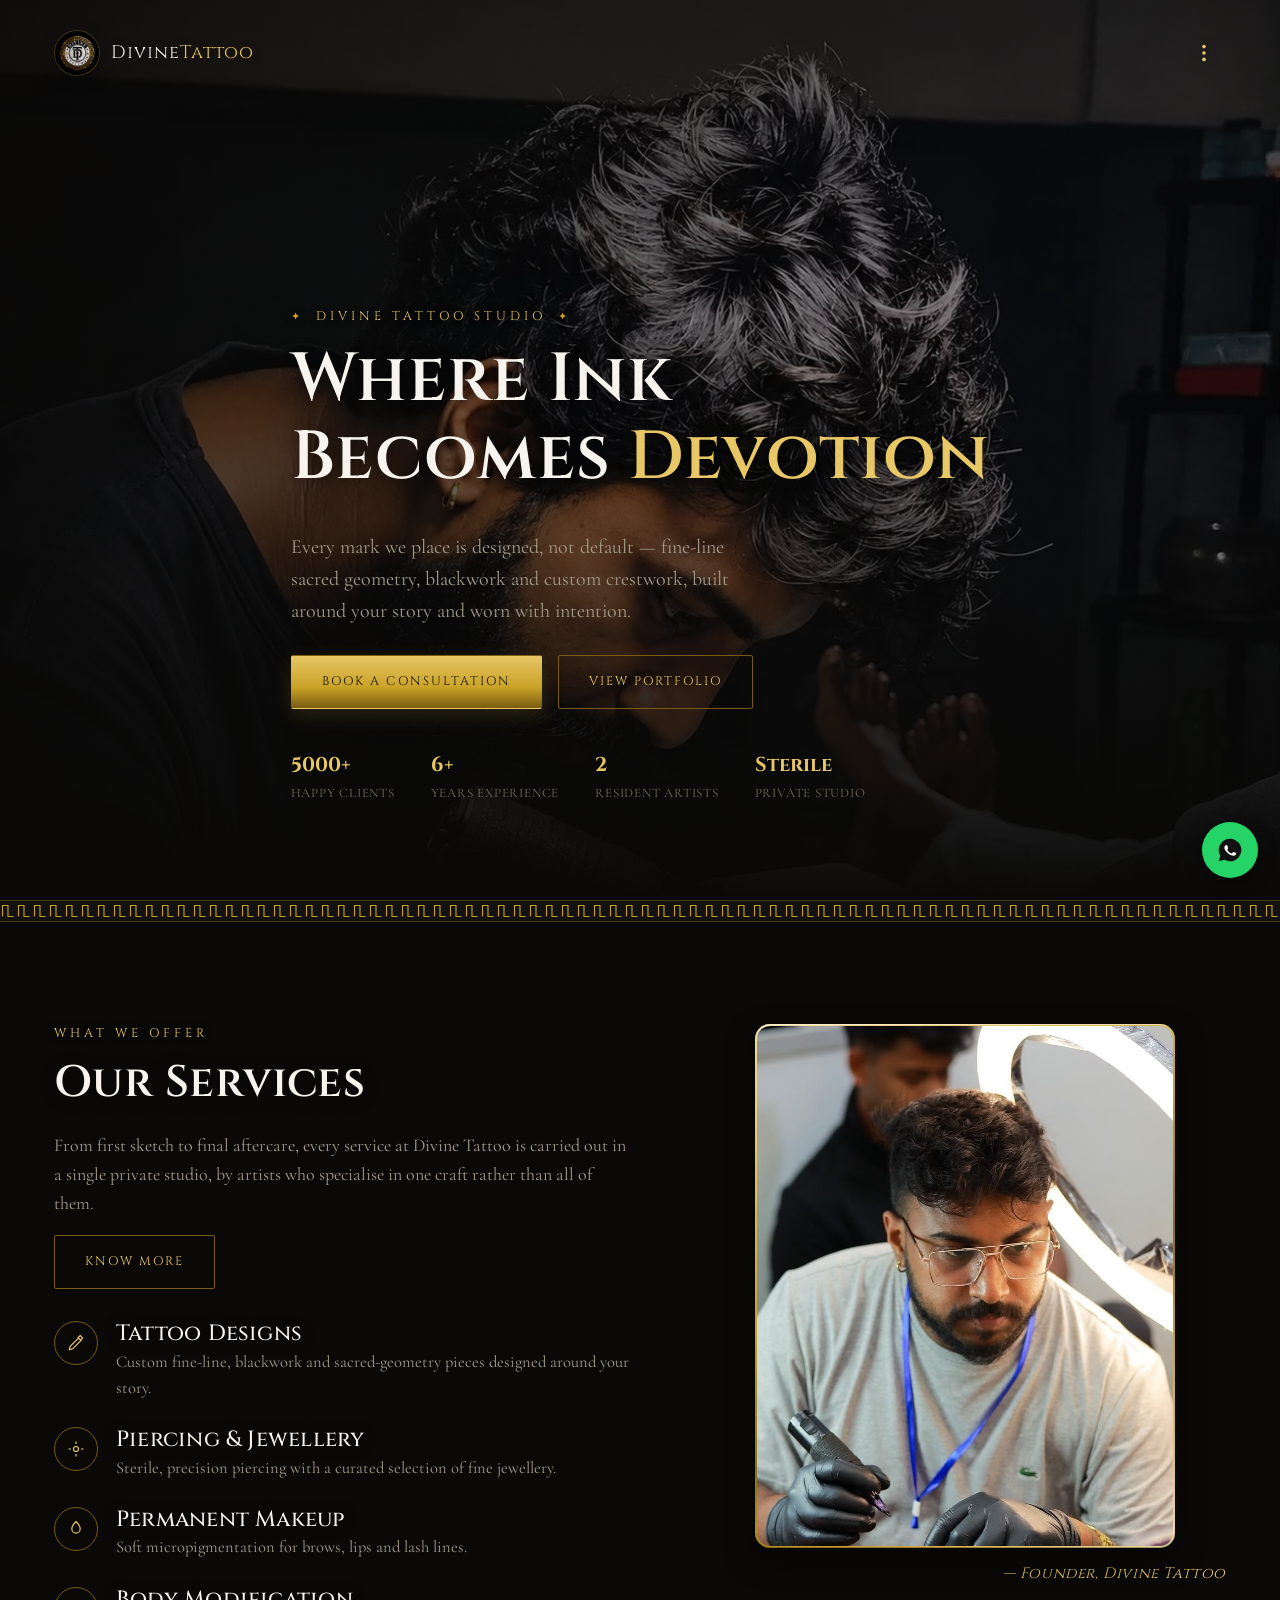
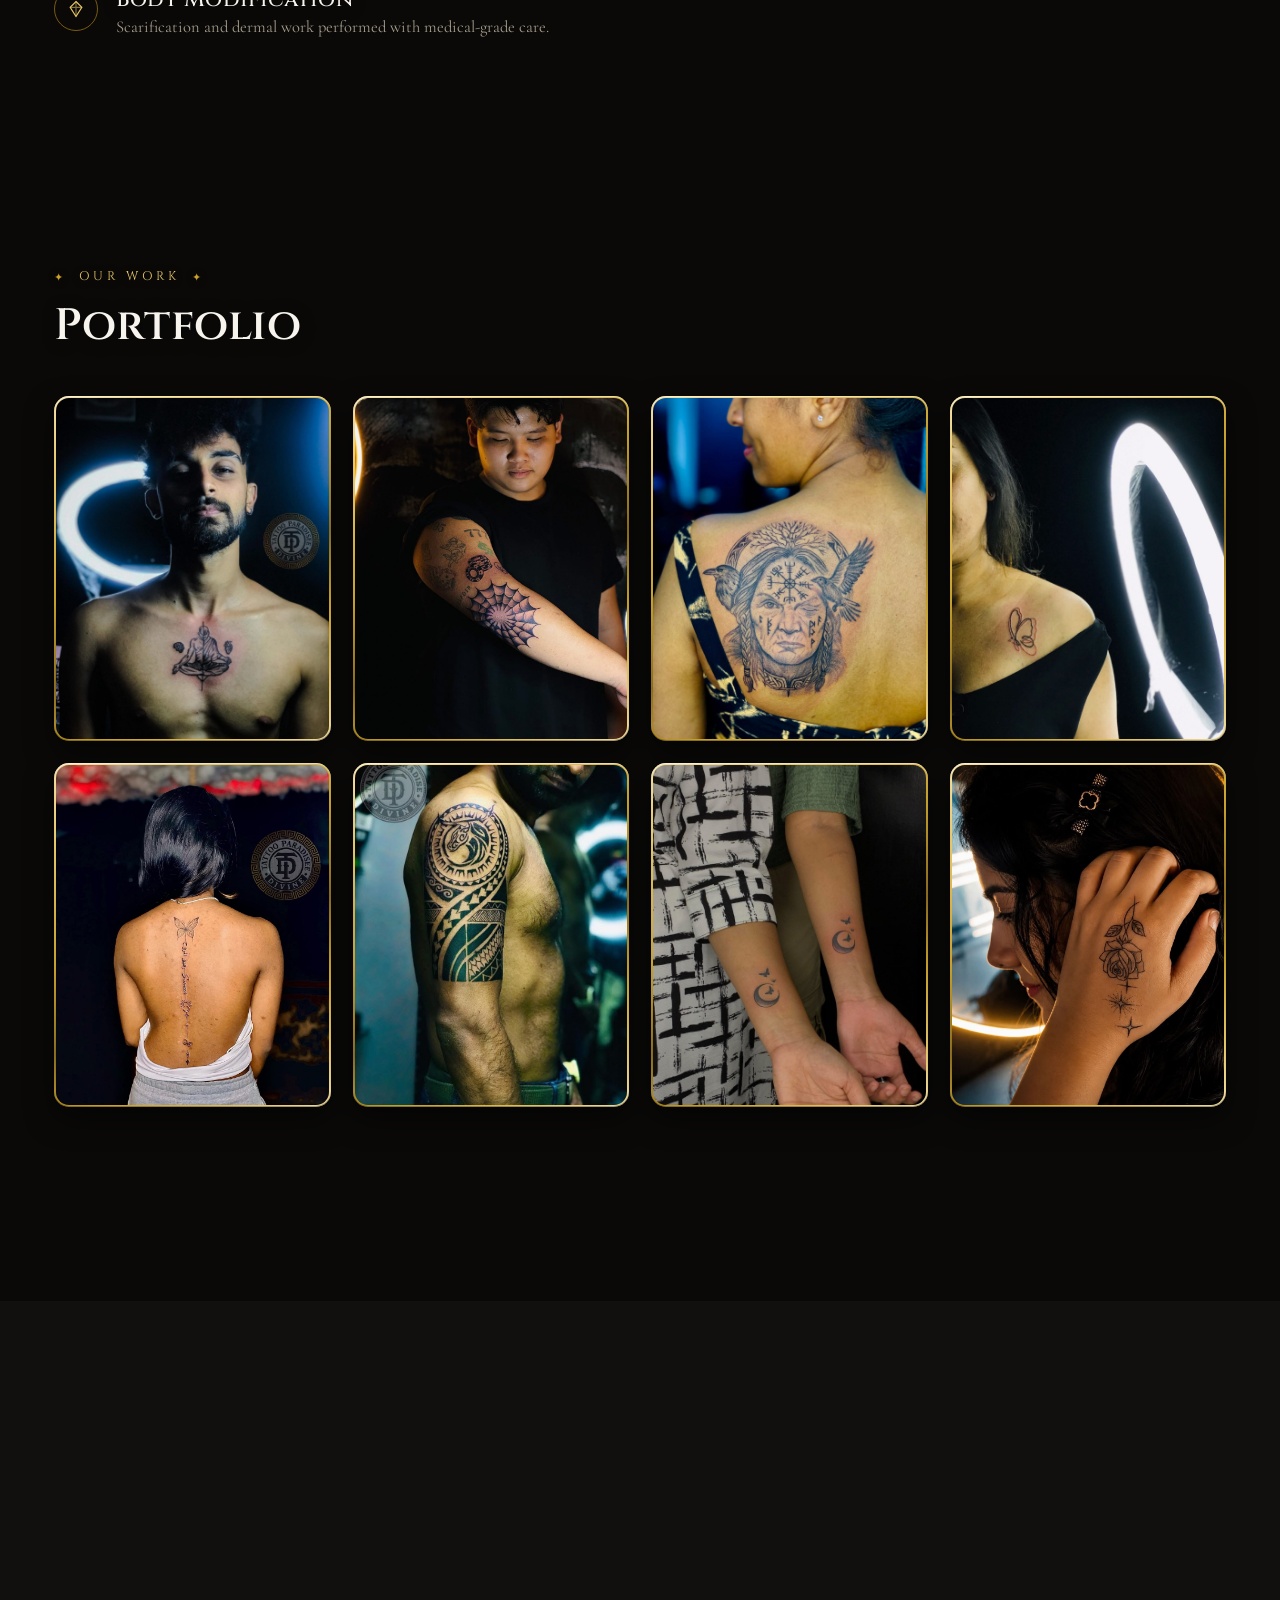
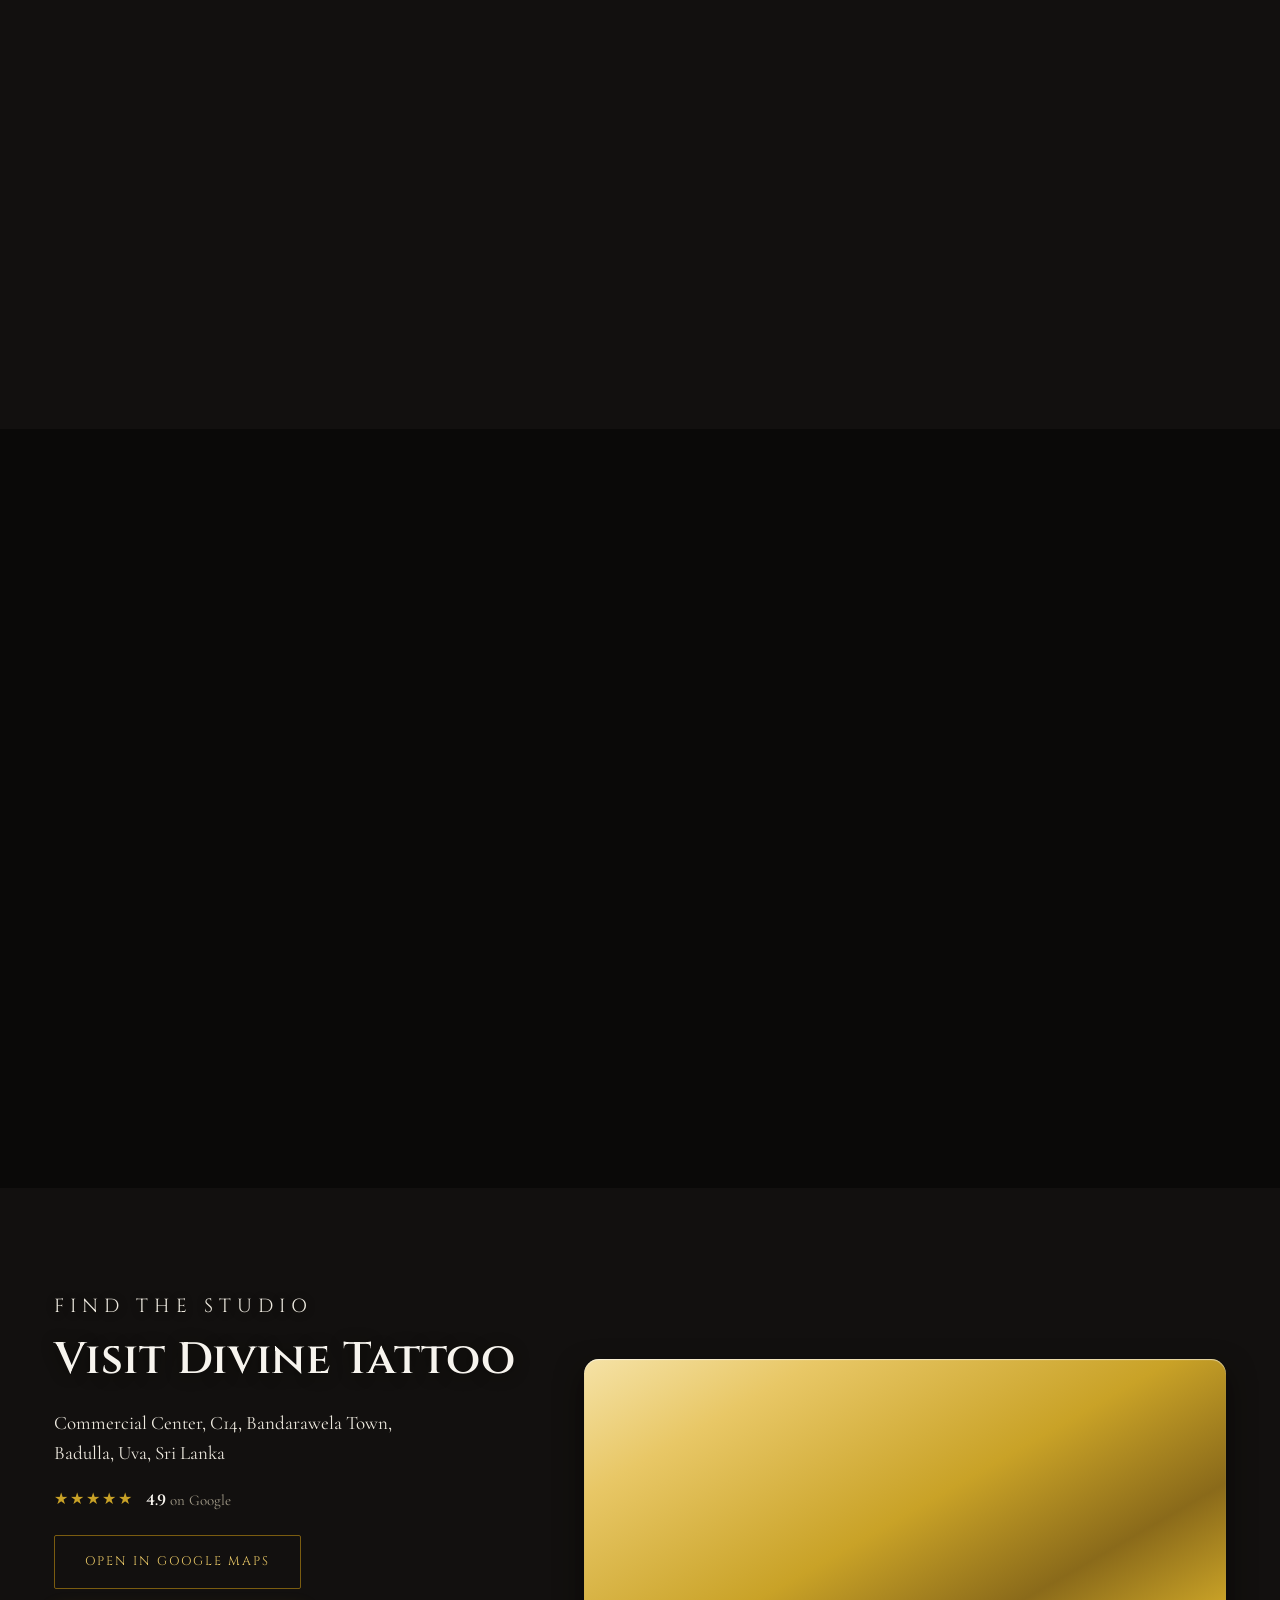
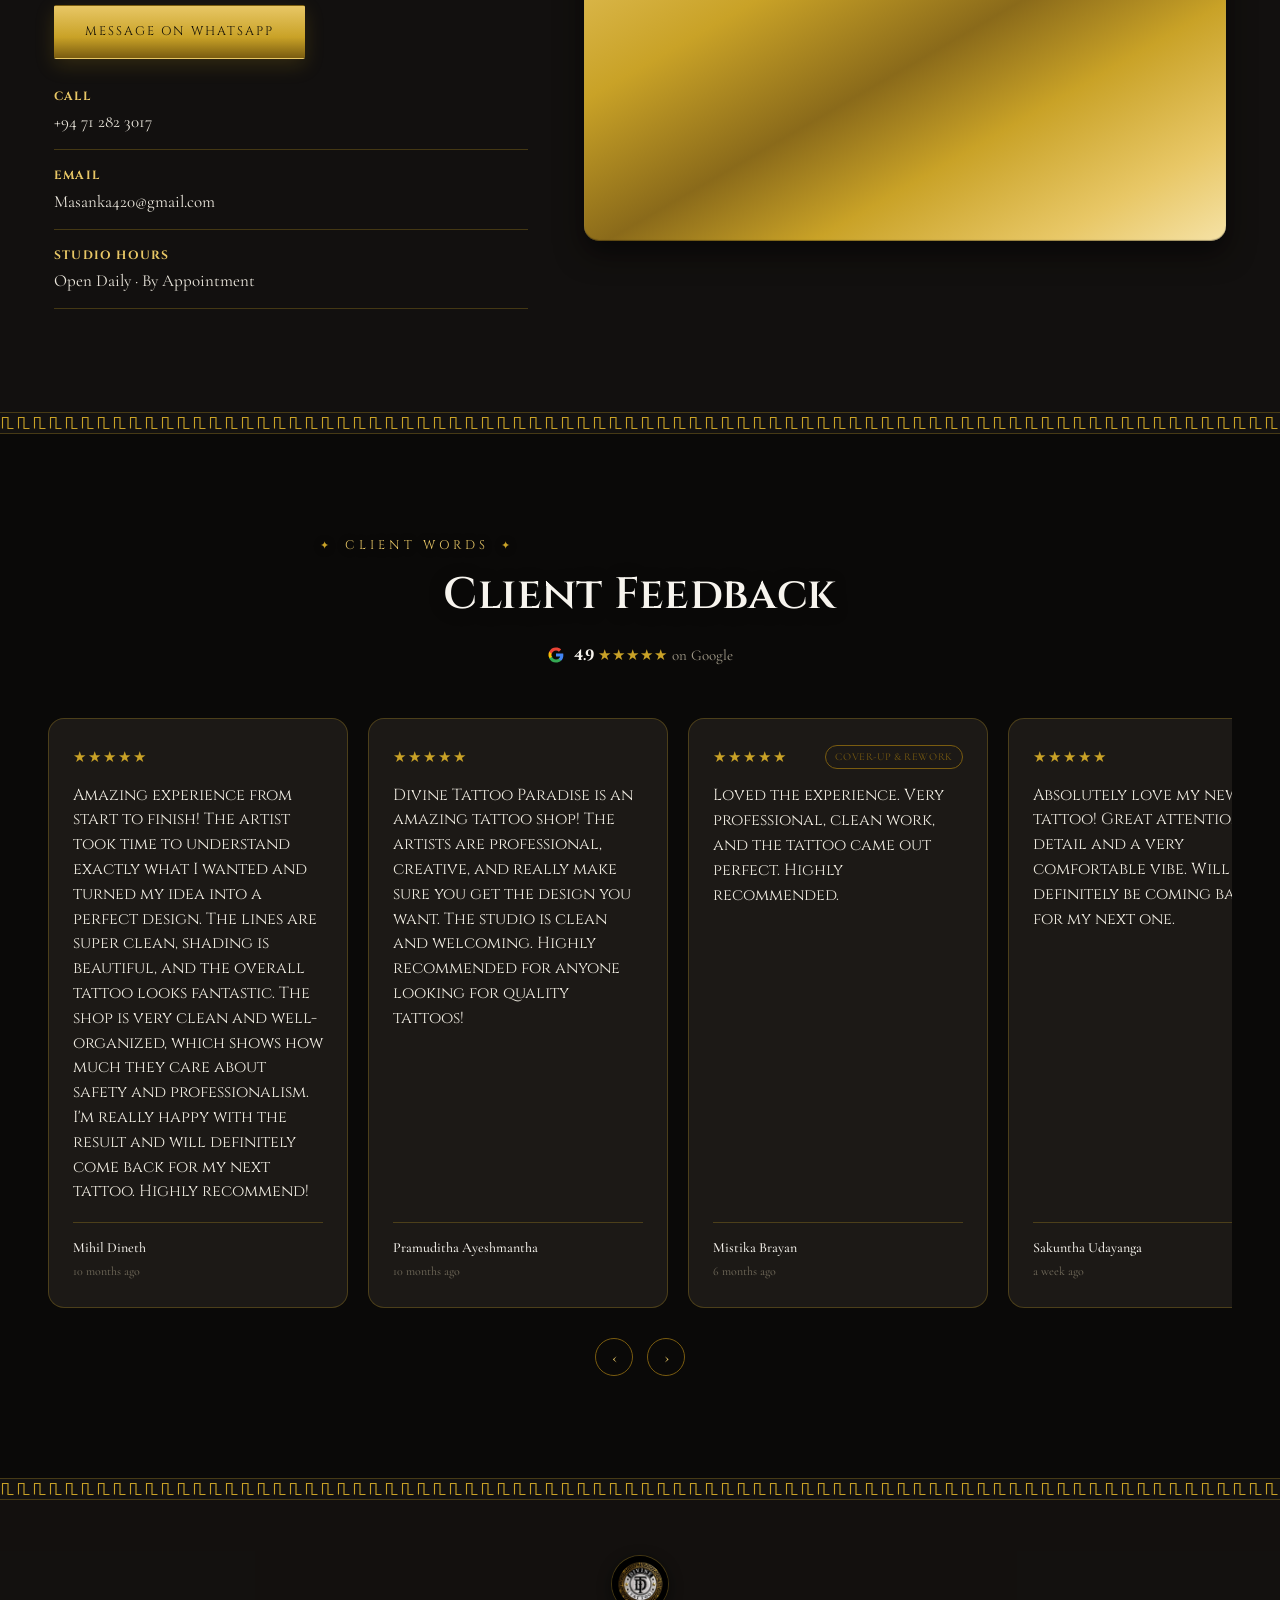
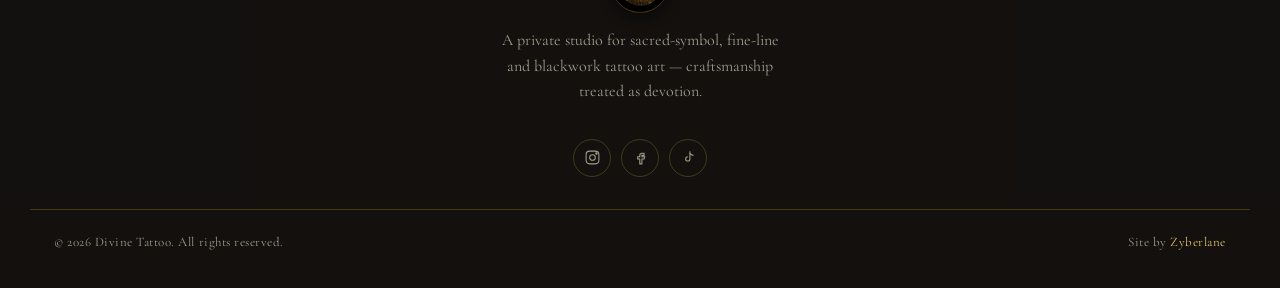
==== commit 5d98a75d: "Add files via upload" ====
--- a/index.html
+++ b/index.html
@@ -57,10 +57,10 @@
         <a href="#portfolio" class="btn btn-outline">View Portfolio</a>
       </div>
       <div class="hero-stats">
-        <div><strong class="count-up" data-target="5000" data-suffix="+">0</strong><span>Happy Clients</span></div>
-        <div><strong class="count-up" data-target="6" data-suffix="+">0</strong><span>Years Experience</span></div>
-        <div><strong class="count-up" data-target="2" data-suffix="">0</strong><span>Resident Artists</span></div>
-        <div><strong class="scramble-text" data-final="Sterile">Sterile</strong><span>Private Studio</span></div>
+        <div class="reveal"><strong class="count-up" data-target="5000" data-suffix="+">0</strong><span>Happy Clients</span></div>
+        <div class="reveal"><strong class="count-up" data-target="6" data-suffix="+">0</strong><span>Years Experience</span></div>
+        <div class="reveal"><strong class="count-up" data-target="2" data-suffix="">0</strong><span>Resident Artists</span></div>
+        <div class="reveal"><strong class="scramble-text" data-final="Sterile">Sterile</strong><span>Private Studio</span></div>
       </div>
     </div>
   </div>
@@ -84,19 +84,19 @@
           </span>
           <div><h3>Tattoo Designs</h3><p>Custom fine-line, blackwork and sacred-geometry pieces designed around your story.</p></div>
         </li>
-        <li>
+        <li class="reveal">
           <span class="s-icon">
             <svg viewBox="0 0 24 24" fill="none" stroke="currentColor" stroke-width="1.4"><circle cx="12" cy="12" r="3"/><path d="M12 3v3M12 18v3M3 12h3M18 12h3"/></svg>
           </span>
           <div><h3>Piercing &amp; Jewellery</h3><p>Sterile, precision piercing with a curated selection of fine jewellery.</p></div>
         </li>
-        <li>
+        <li class="reveal">
           <span class="s-icon">
             <svg viewBox="0 0 24 24" fill="none" stroke="currentColor" stroke-width="1.4"><path d="M12 3c3 3 5 6 5 9a5 5 0 0 1-10 0c0-3 2-6 5-9z"/></svg>
           </span>
           <div><h3>Permanent Makeup</h3><p>Soft micropigmentation for brows, lips and lash lines.</p></div>
         </li>
-        <li>
+        <li class="reveal">
           <span class="s-icon">
             <svg viewBox="0 0 24 24" fill="none" stroke="currentColor" stroke-width="1.4"><path d="M12 3l7 7-7 11-7-11 7-7z"/><path d="M5 10h14M12 3v18" opacity=".55"/></svg>
           </span>
@@ -135,7 +135,7 @@
       <article class="portfolio-item reveal"><div class="gold-frame"><div class="ph" data-label="Portfolio photo"></div></div></article>
     </div>
 
-    <div class="portfolio-more-wrap" id="portfolioMoreWrap" style="display:none">
+    <div class="portfolio-more-wrap reveal" id="portfolioMoreWrap" style="display:none">
       <button class="btn btn-outline" id="portfolioViewAll">View All Work</button>
     </div>
   </div>
@@ -313,7 +313,7 @@
 <footer class="site-footer">
   <div class="gk-divider reveal" role="presentation"></div>
   <div class="container footer-grid">
-    <div class="footer-brand">
+    <div class="footer-brand reveal">
       <img src="assets/logo-480.jpg" alt="Divine Tattoo crest" class="brand-mark">
       <p>A private studio for sacred-symbol, fine-line and blackwork tattoo art — craftsmanship treated as devotion.</p>
       <div class="social-row">
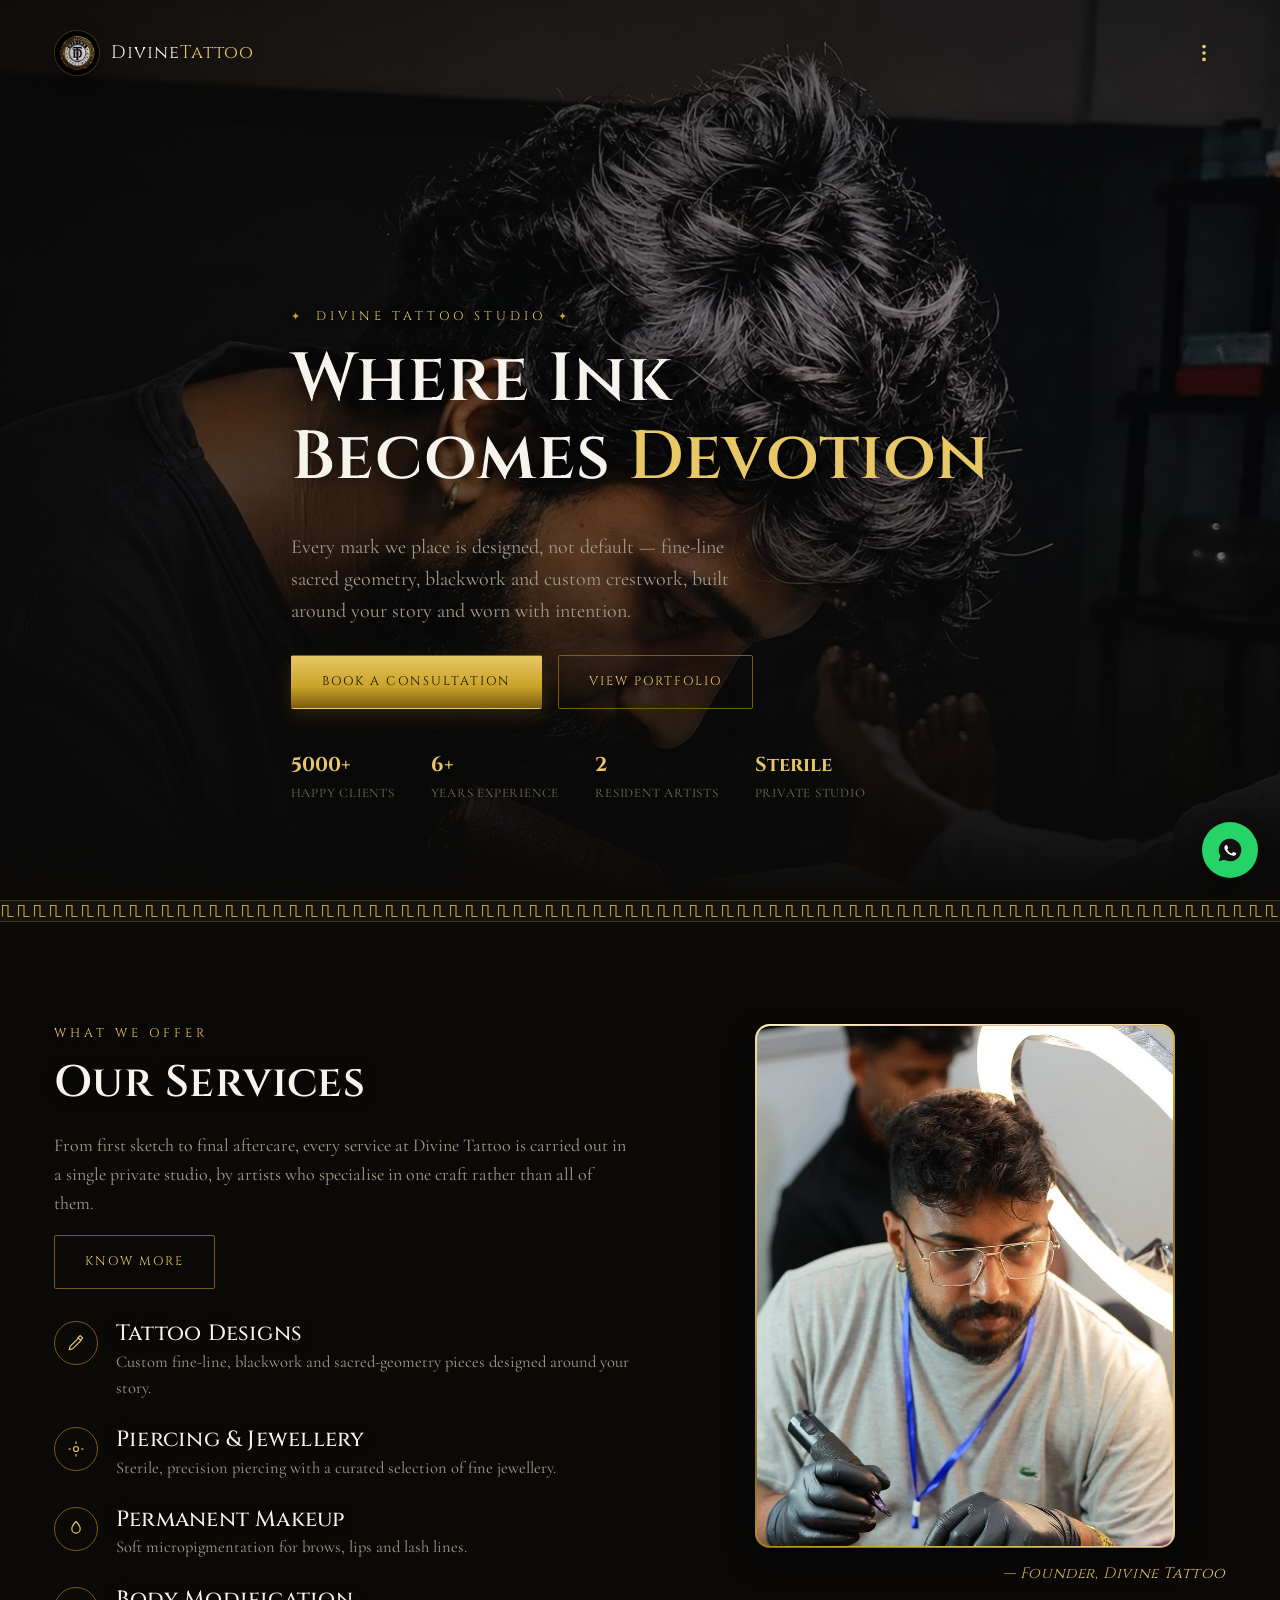
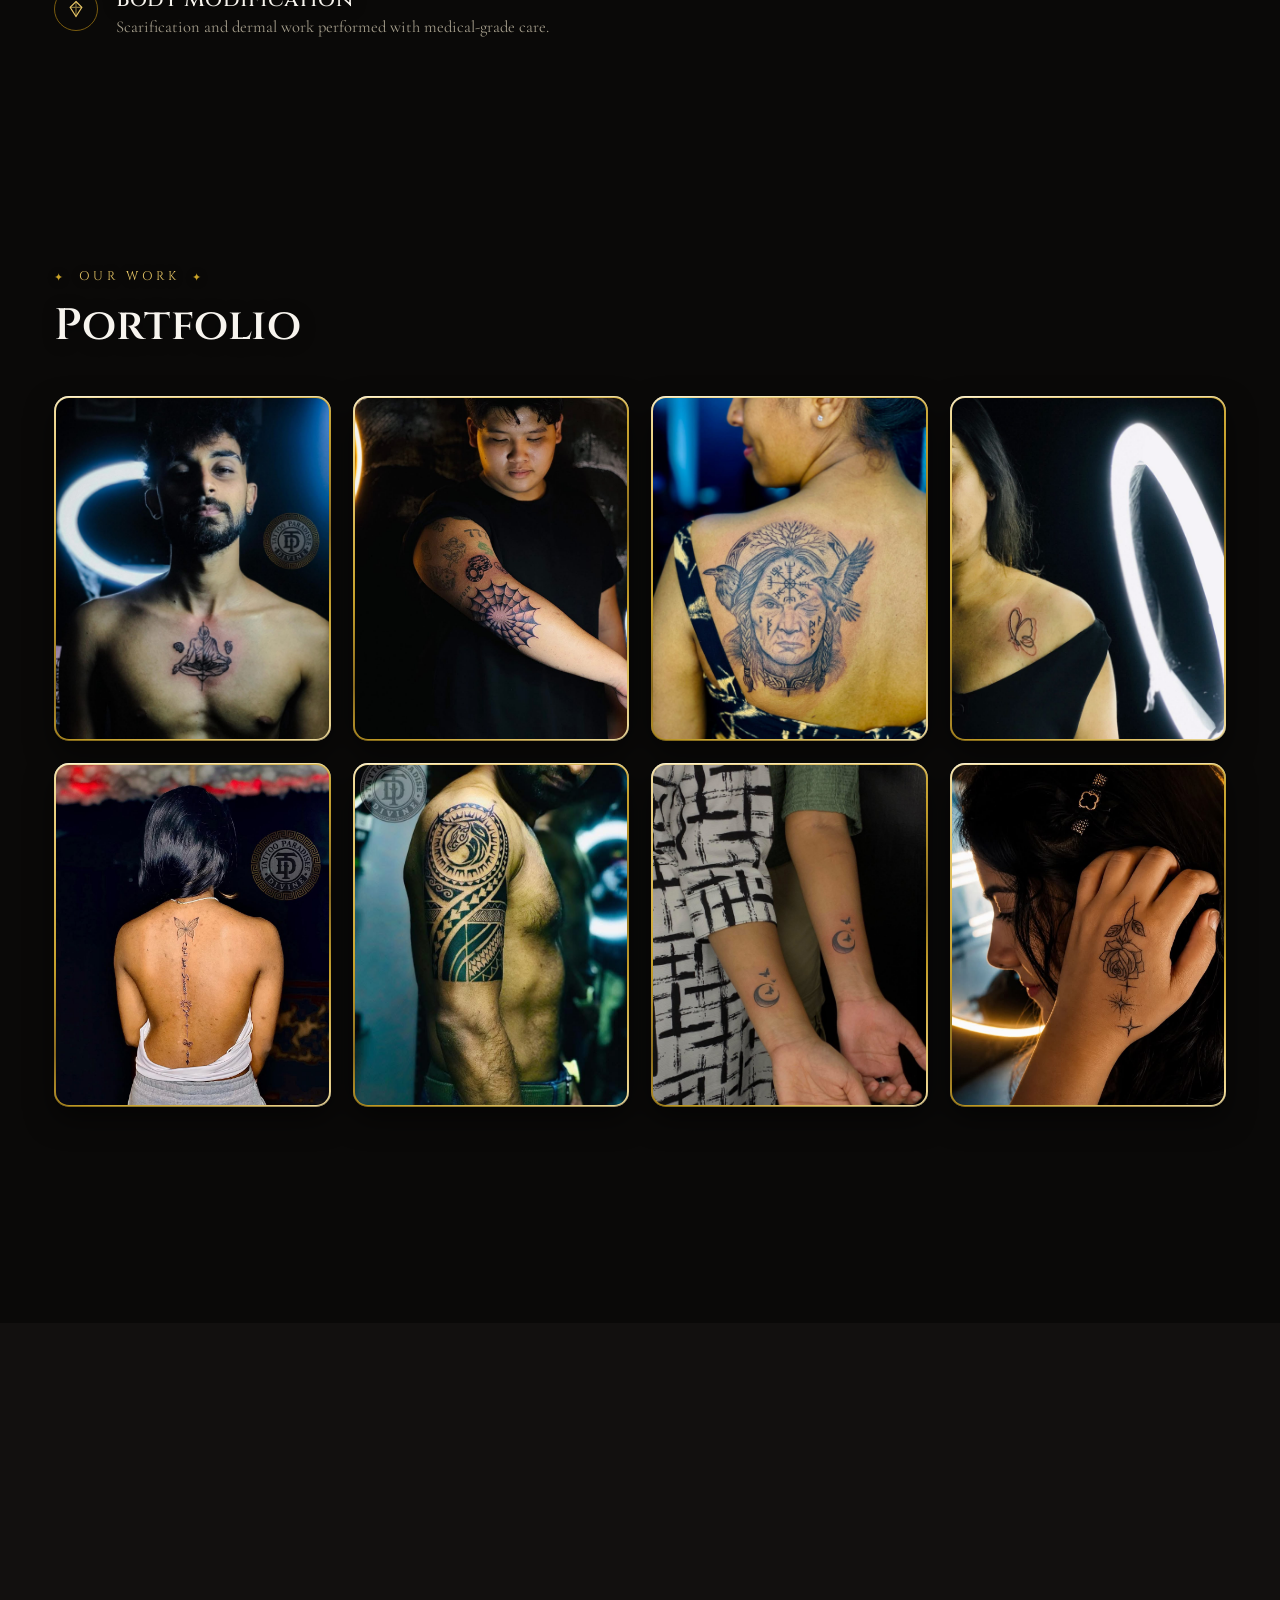
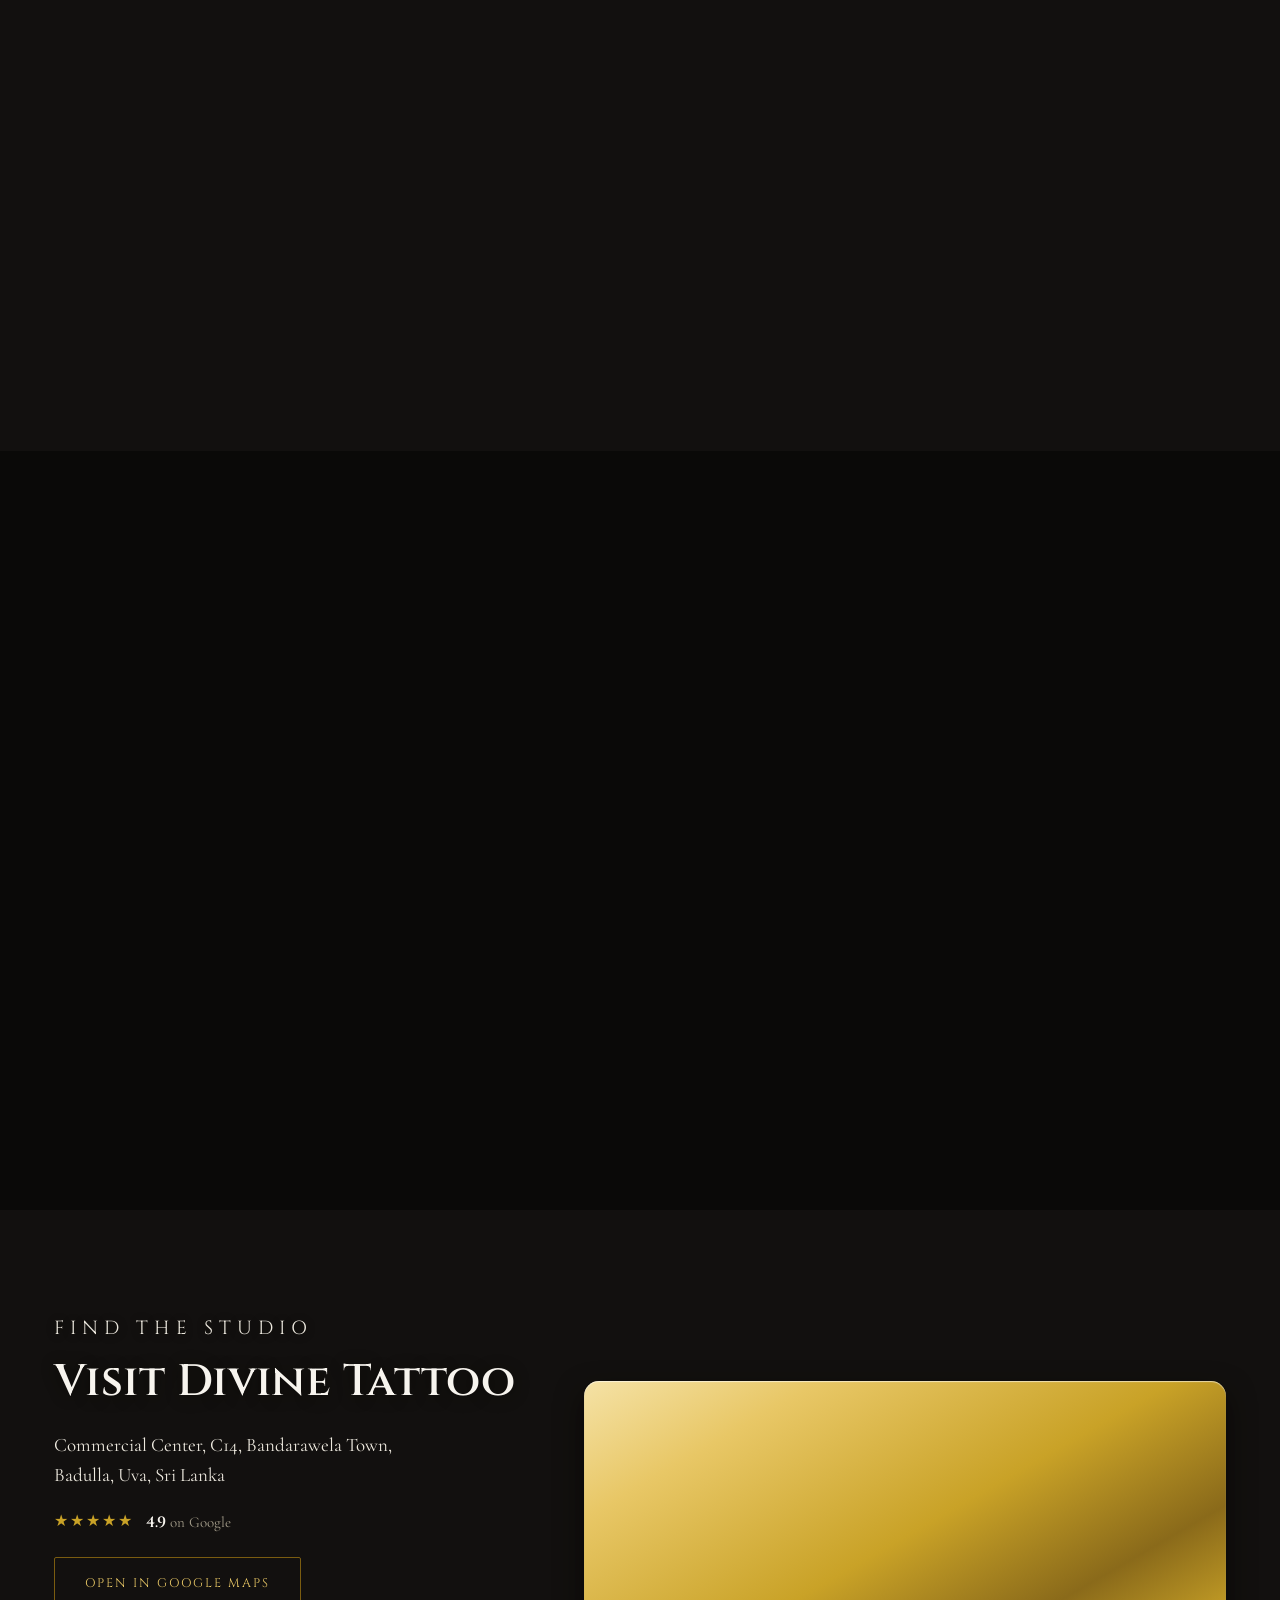
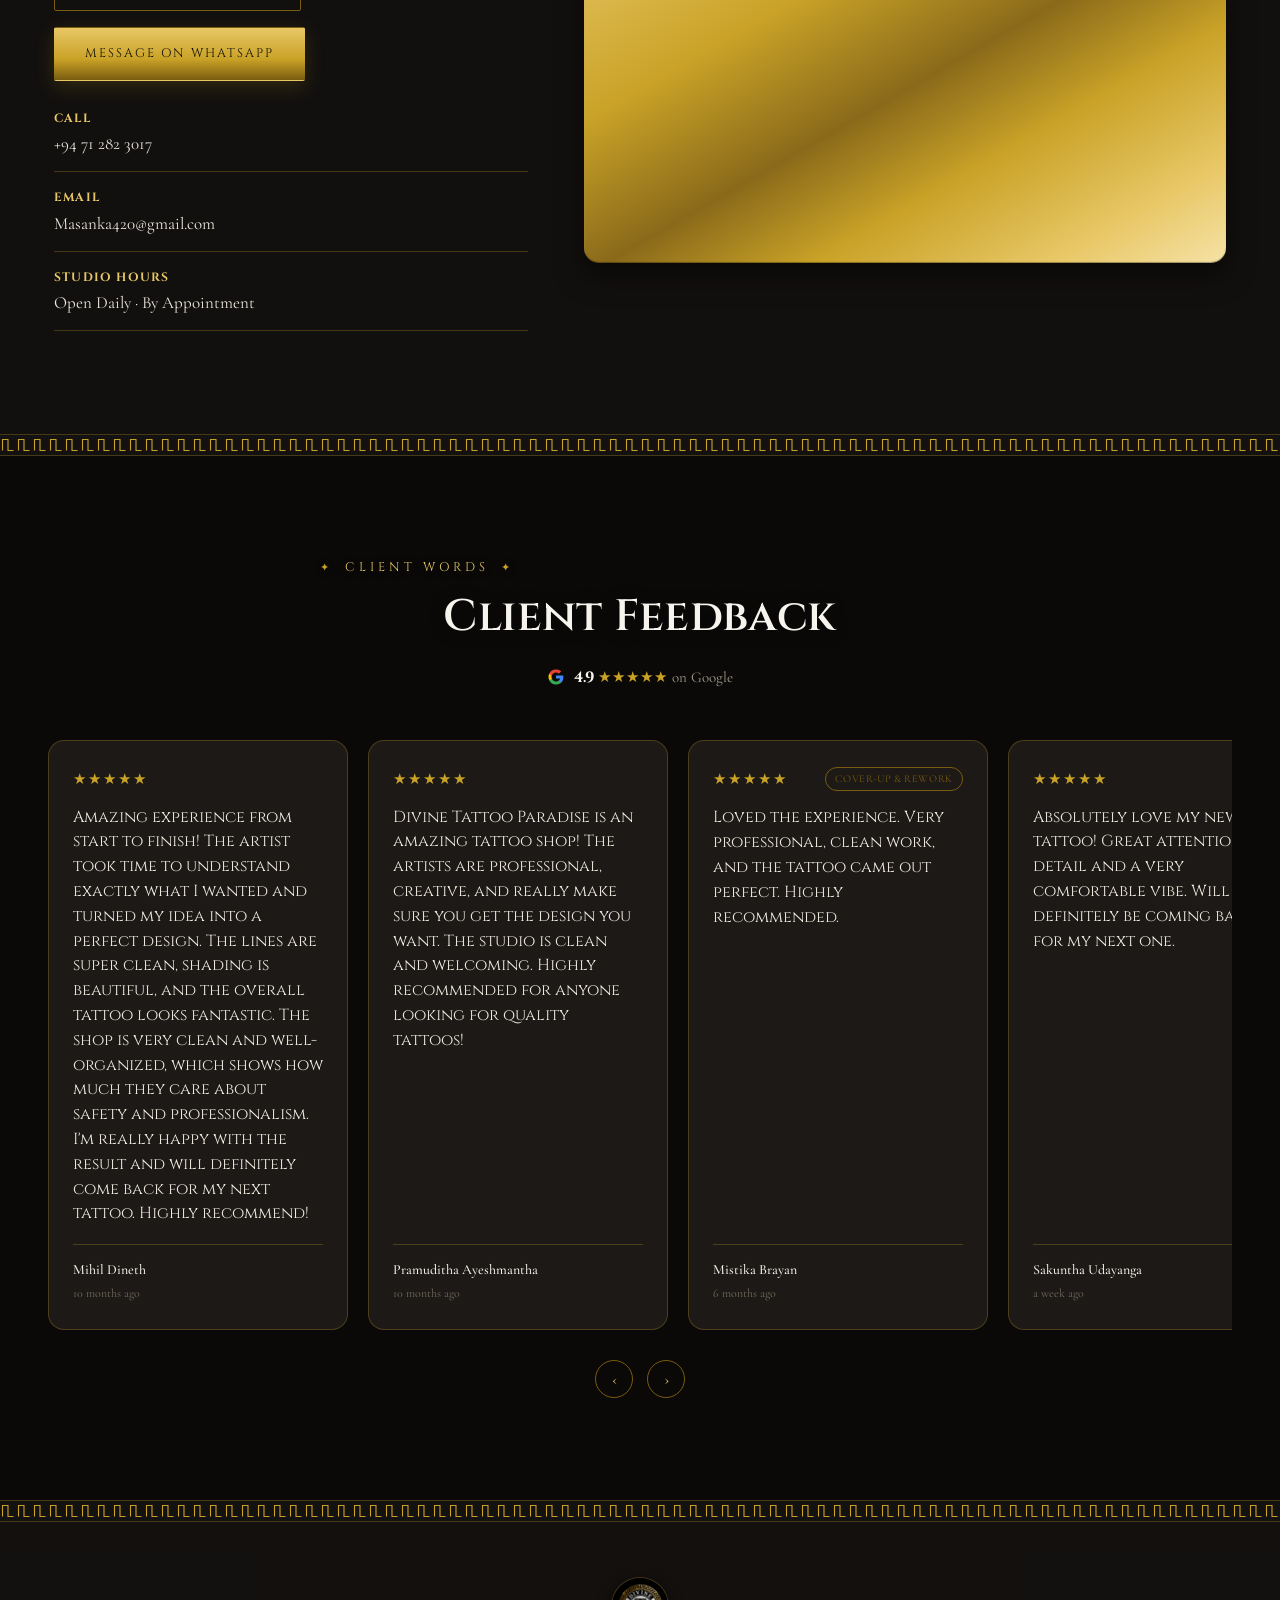
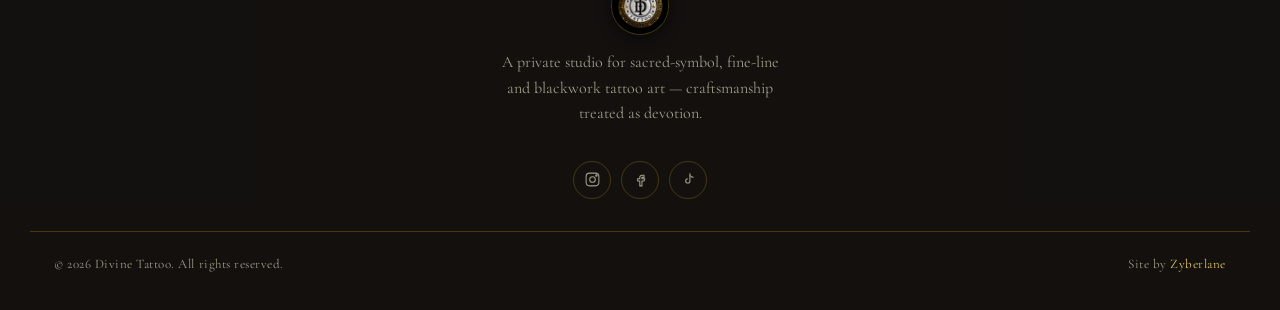
==== commit 99e0c0a5: "Add files via upload" ====
--- a/index.html
+++ b/index.html
@@ -141,6 +141,7 @@
   </div>
 </section>
 
+<div class="gk-divider reveal" role="presentation"></div>
 
 <!-- ============ PROCESS ============ -->
 <section class="process">
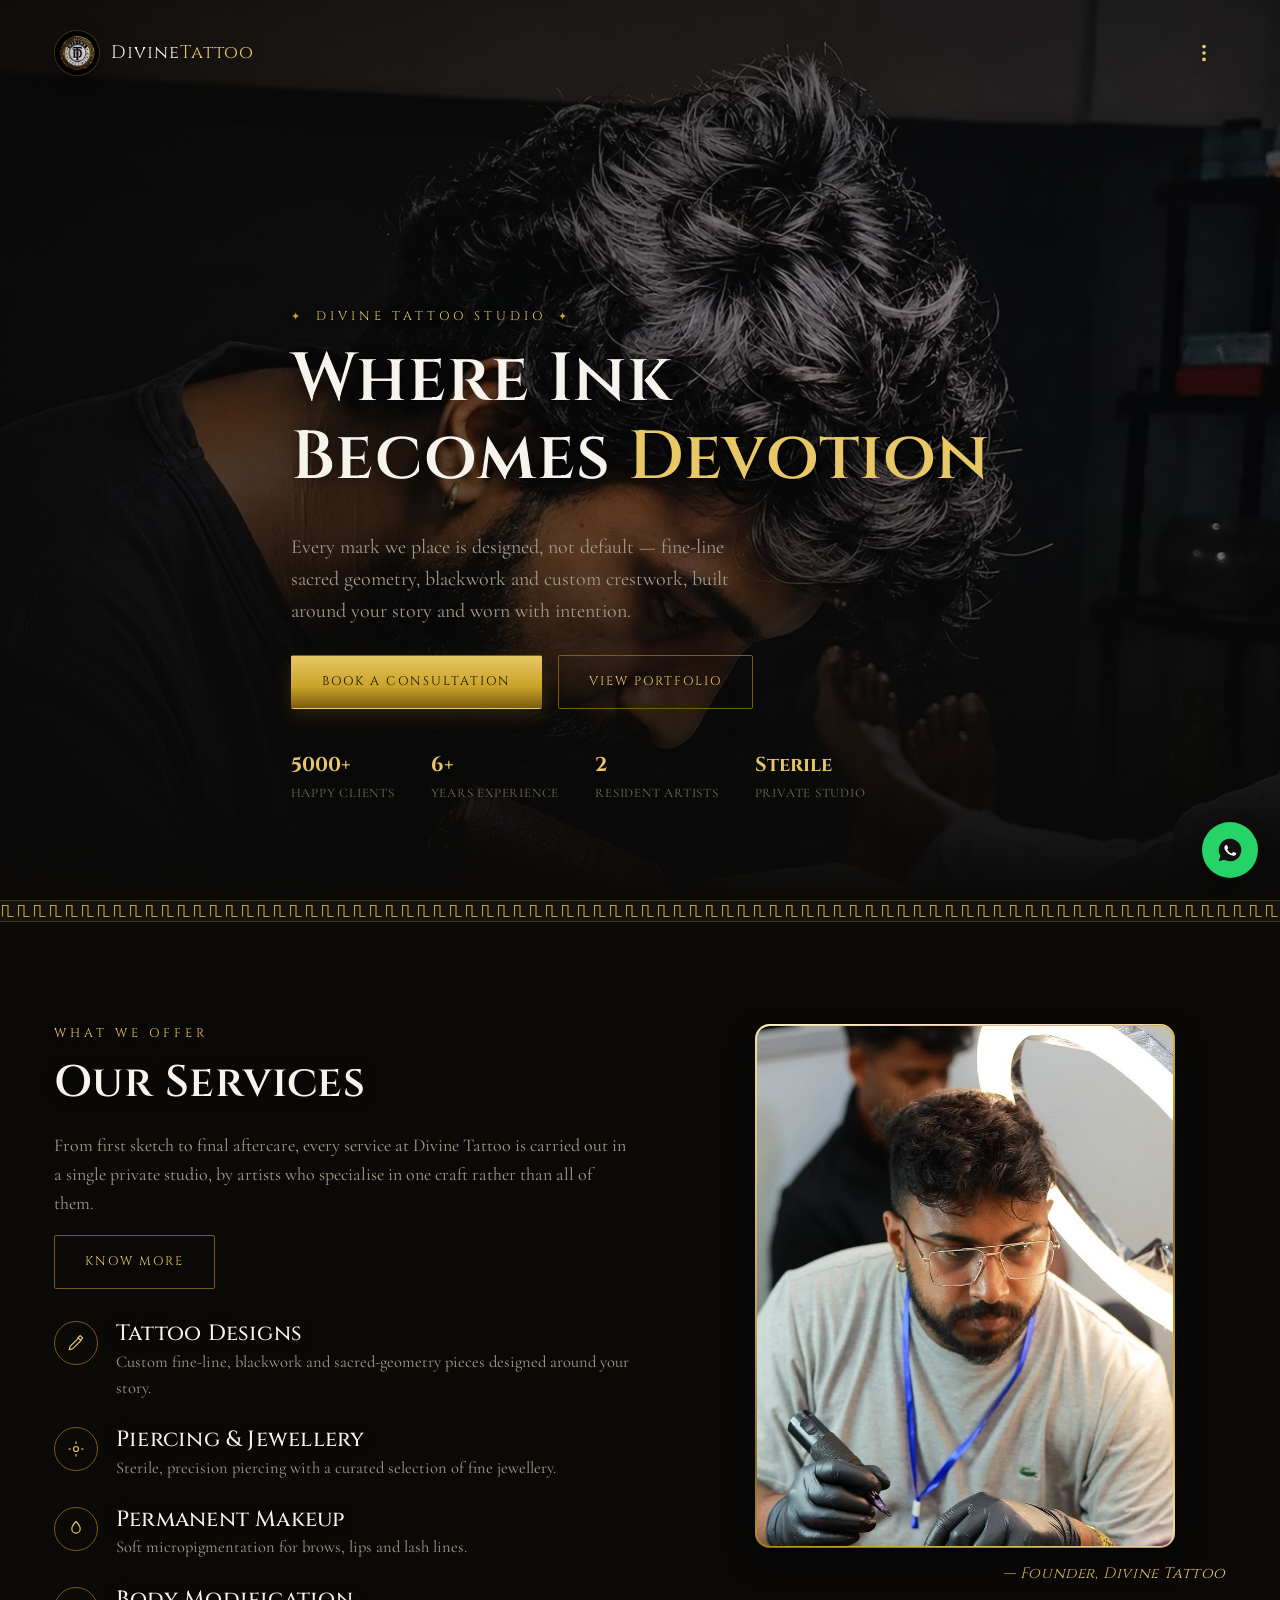
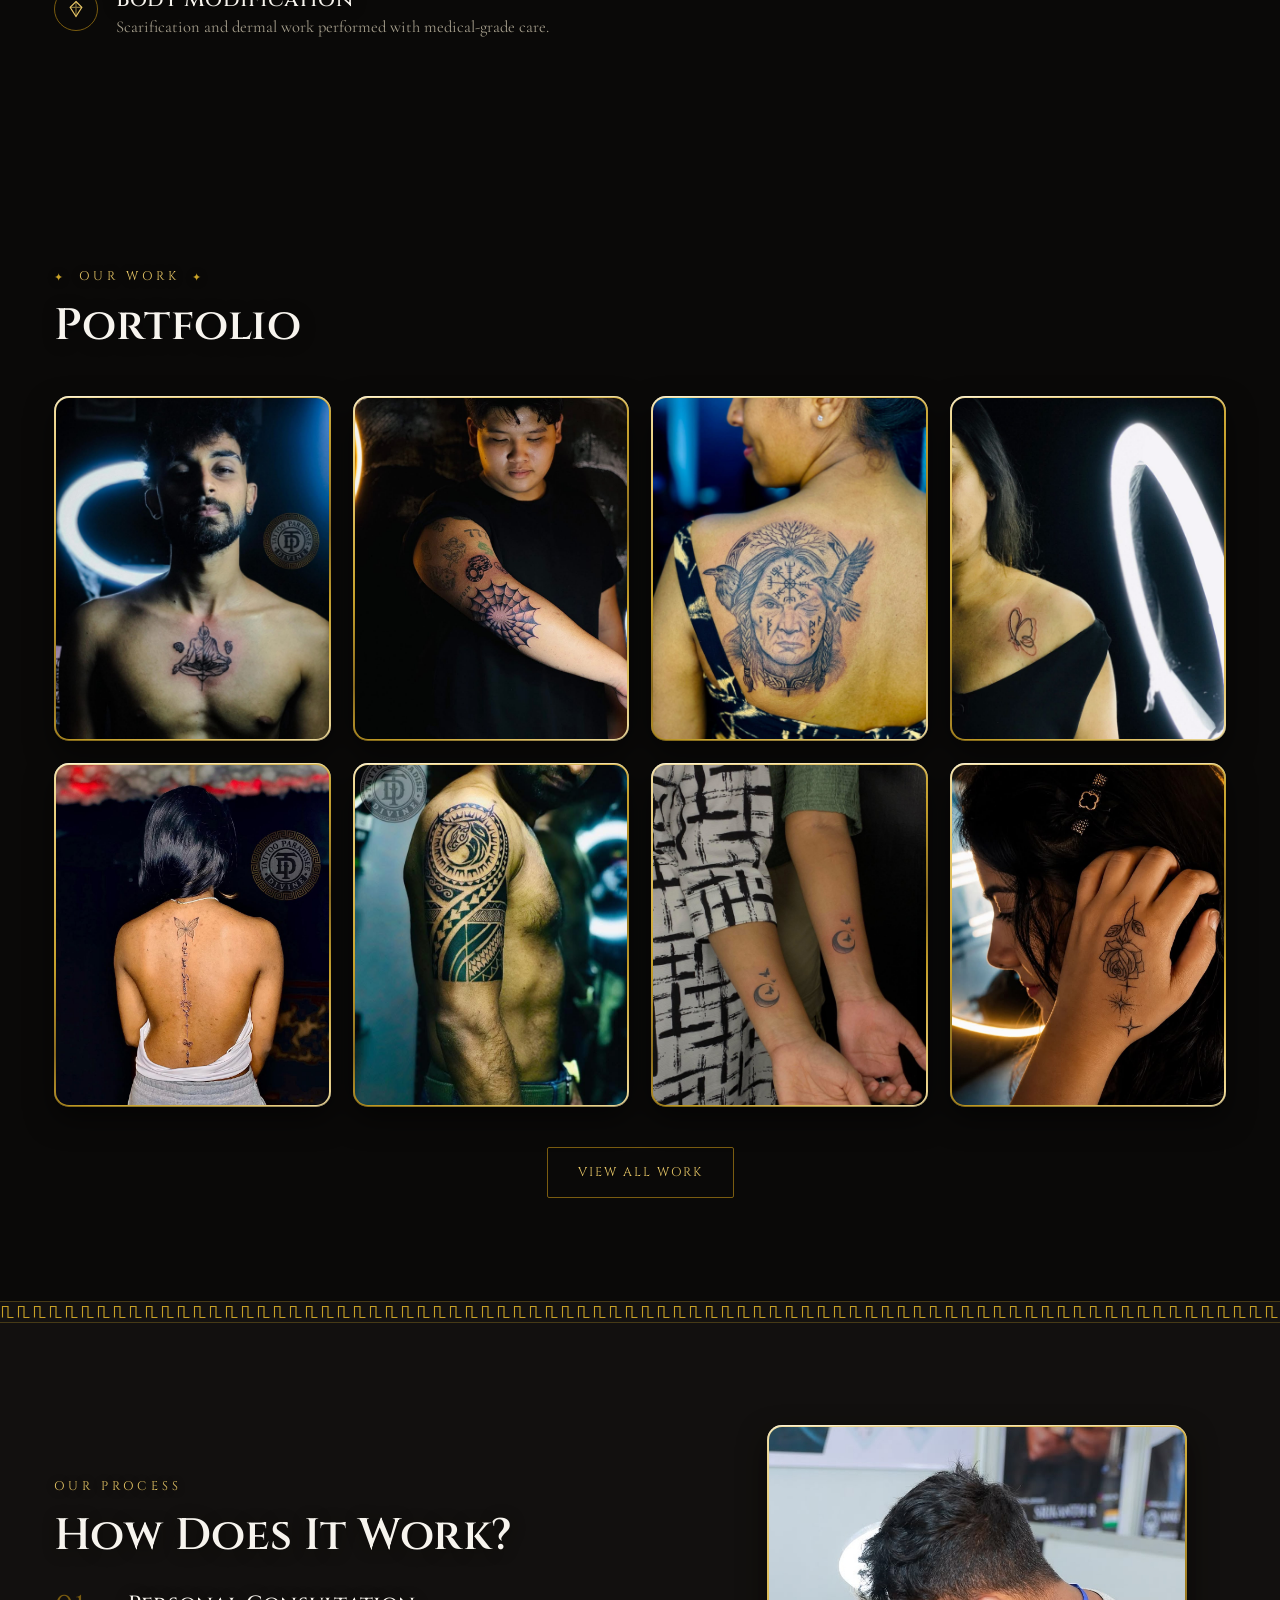
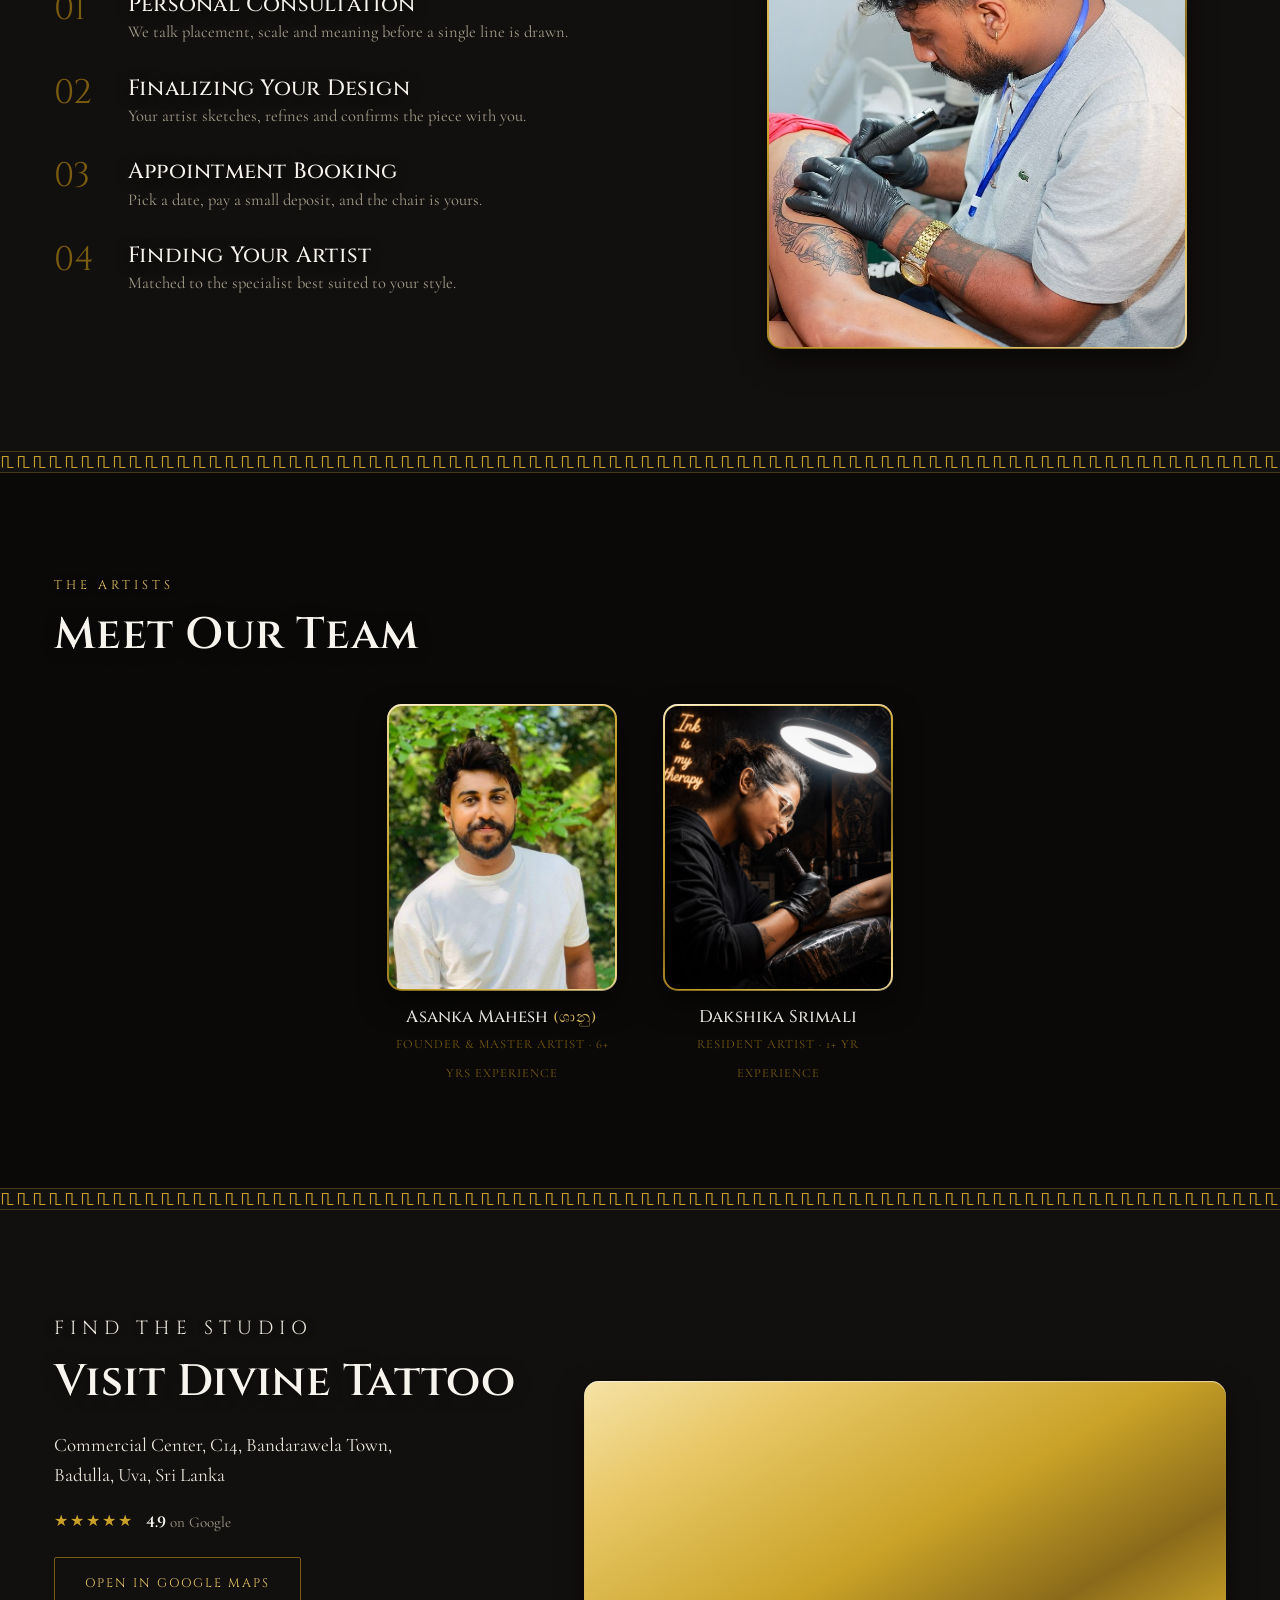
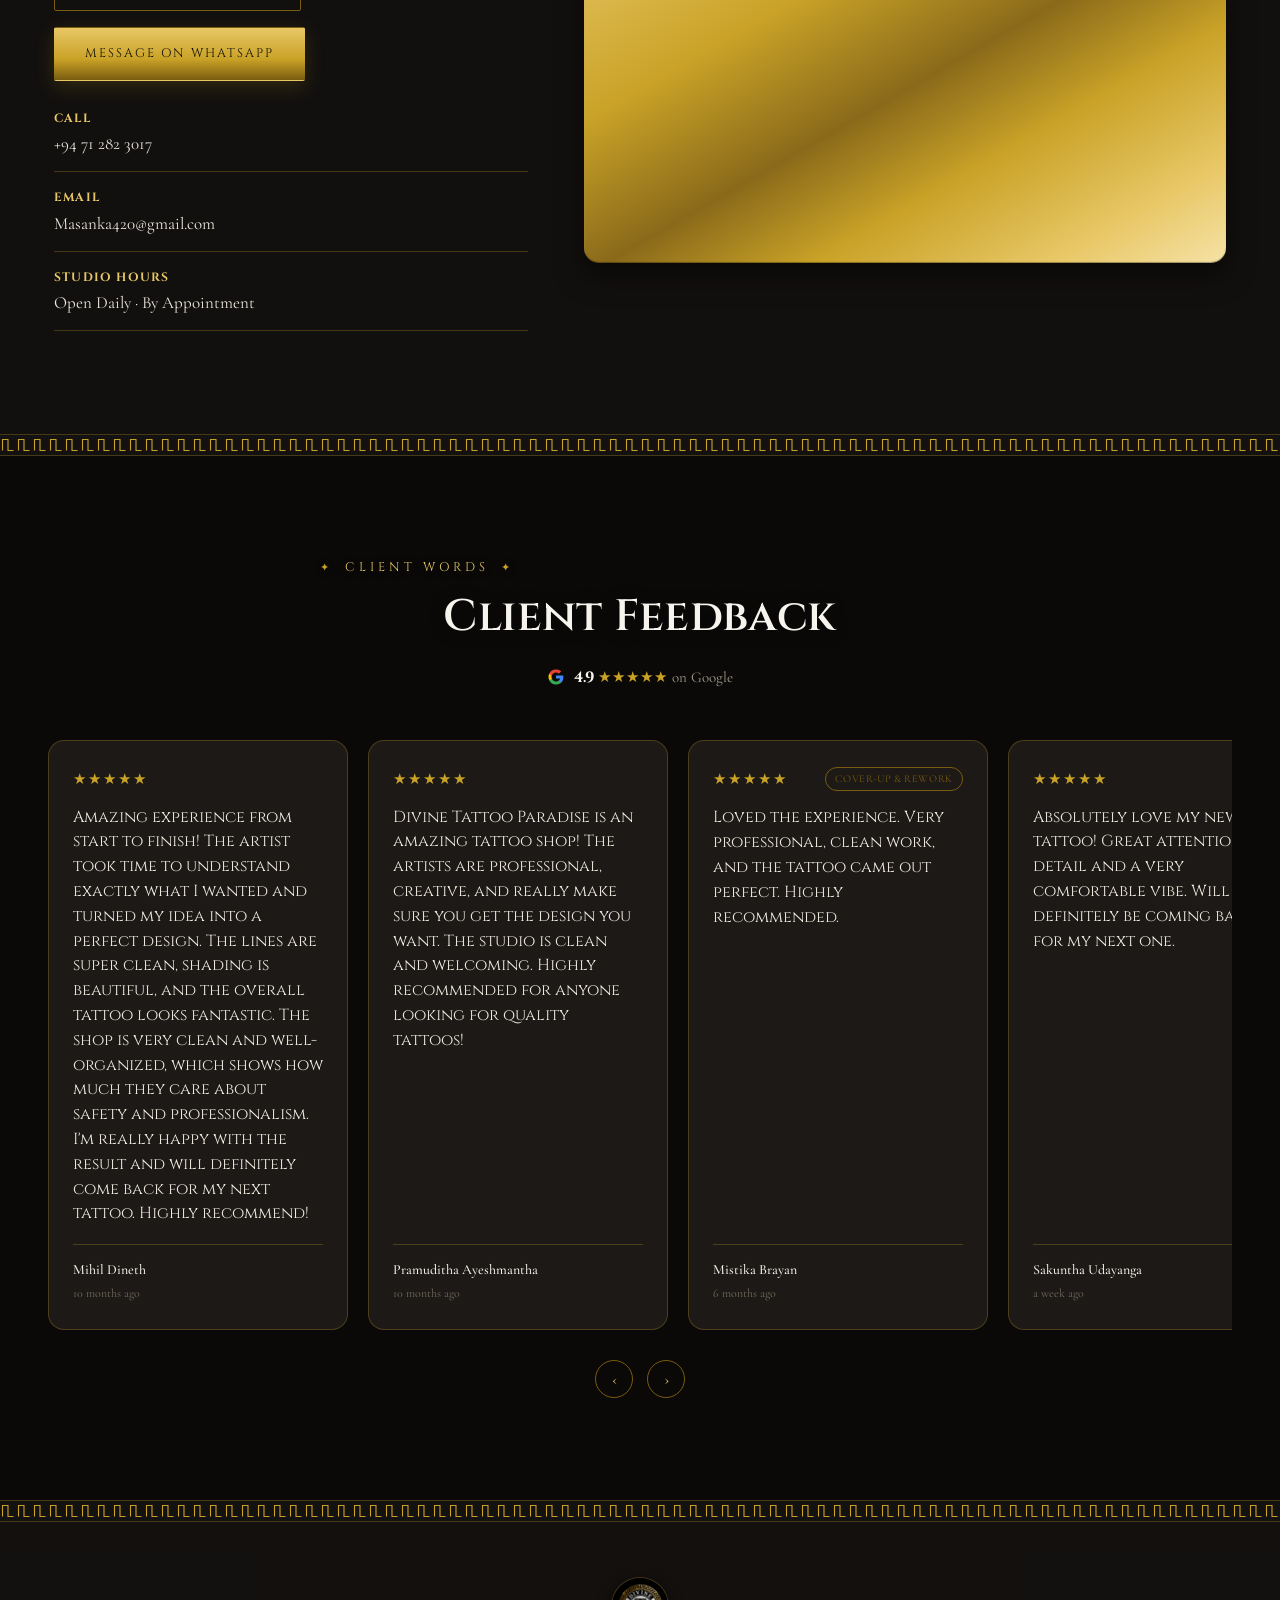
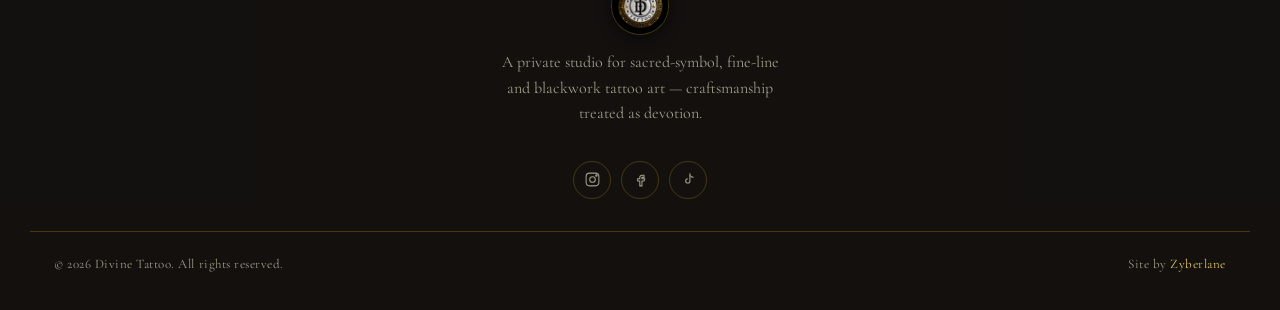
==== commit da902587: "Restore trailing newline" ====
--- a/index.html
+++ b/index.html
@@ -326,7 +326,7 @@
   </div>
   <div class="footer-bottom">
     <p>© 2026 Divine Tattoo. All rights reserved.</p>
-    <p>Site by <span class="credit-wrap"><a href="https://zyberlane.netlify.app/" target="_blank" rel="noopener" class="credit-link">Zyberlane</a><span class="credit-preview" aria-hidden="true"><span class="credit-preview-title">Zyberlane</span><span class="credit-preview-sub">zyberlane.netlify.app</span></span></span></p>
+    <p>Site by <span class="credit-wrap"><a href="https://zyberlane.com/" target="_blank" rel="noopener" class="credit-link">Zyberlane</a><span class="credit-preview" aria-hidden="true"><span class="credit-preview-title">Zyberlane</span><span class="credit-preview-sub">zyberlane.com</span></span></span></p>
   </div>
 </footer>
 
